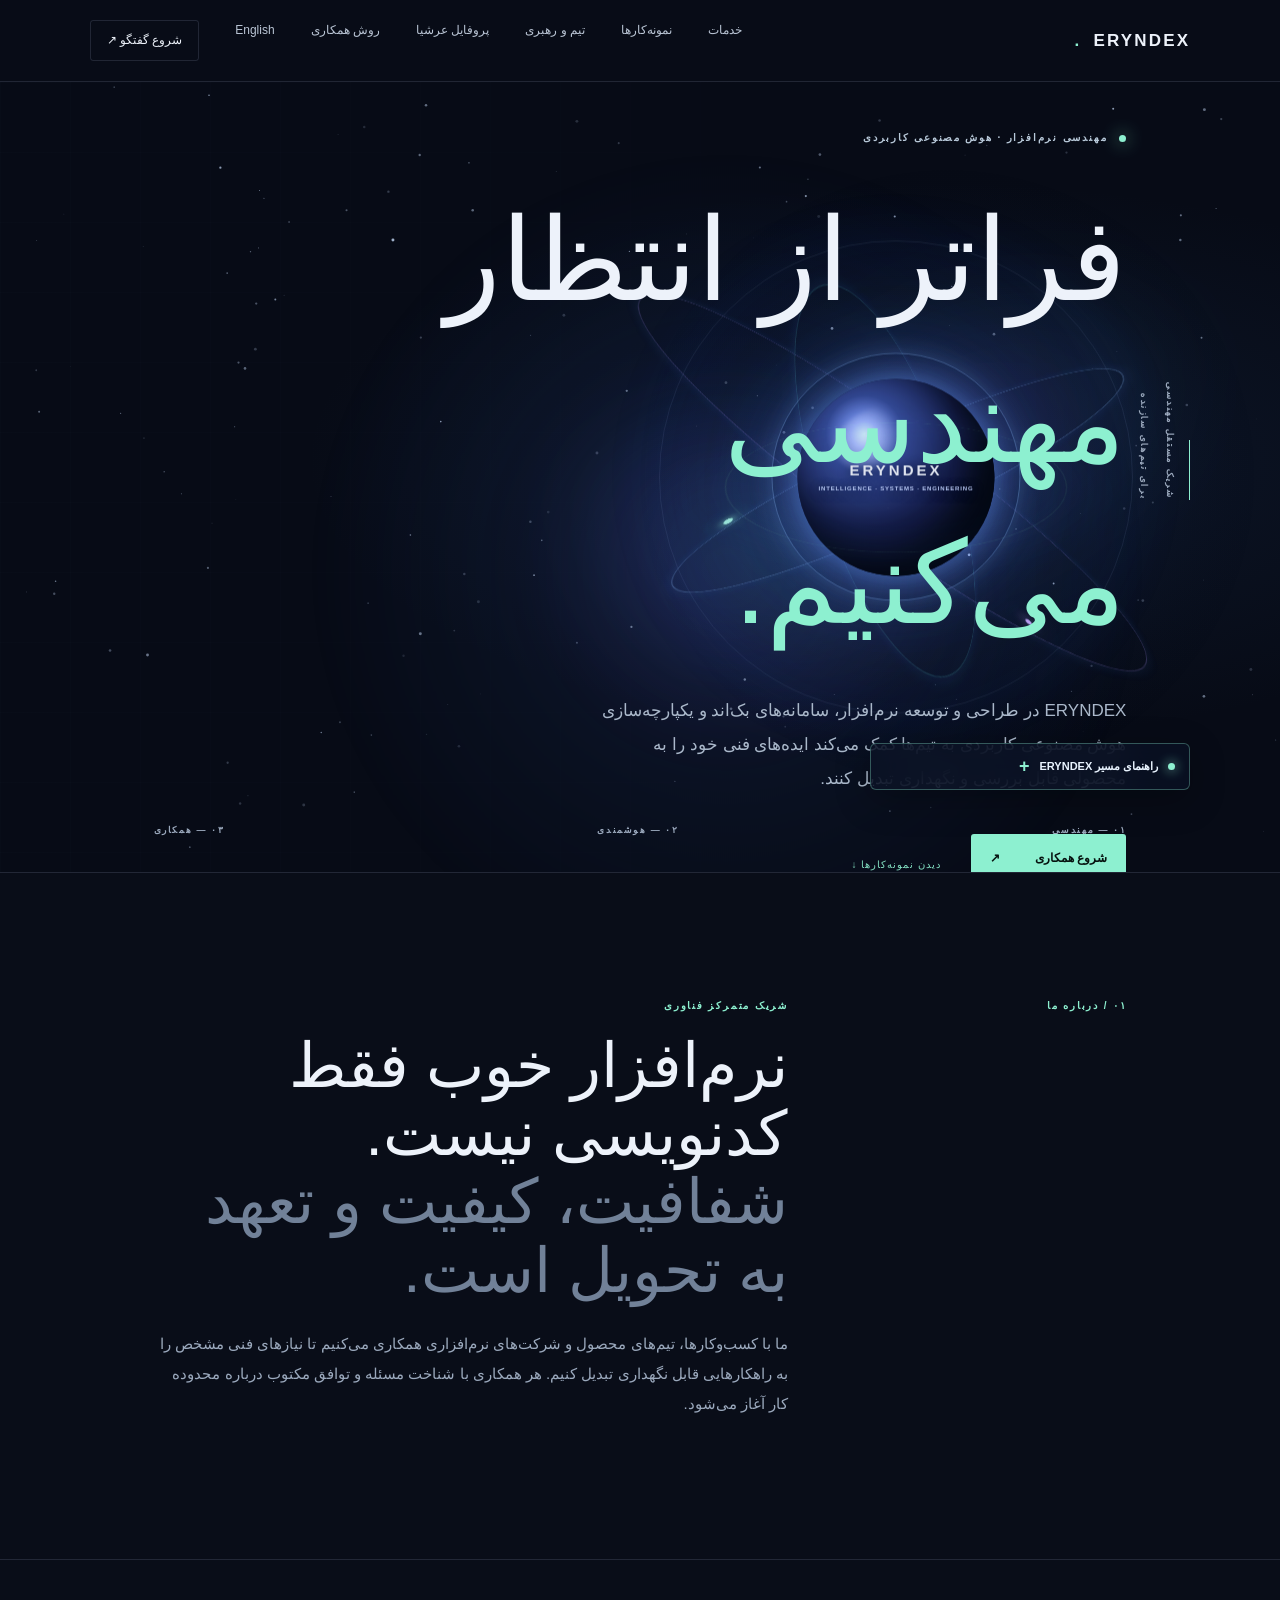
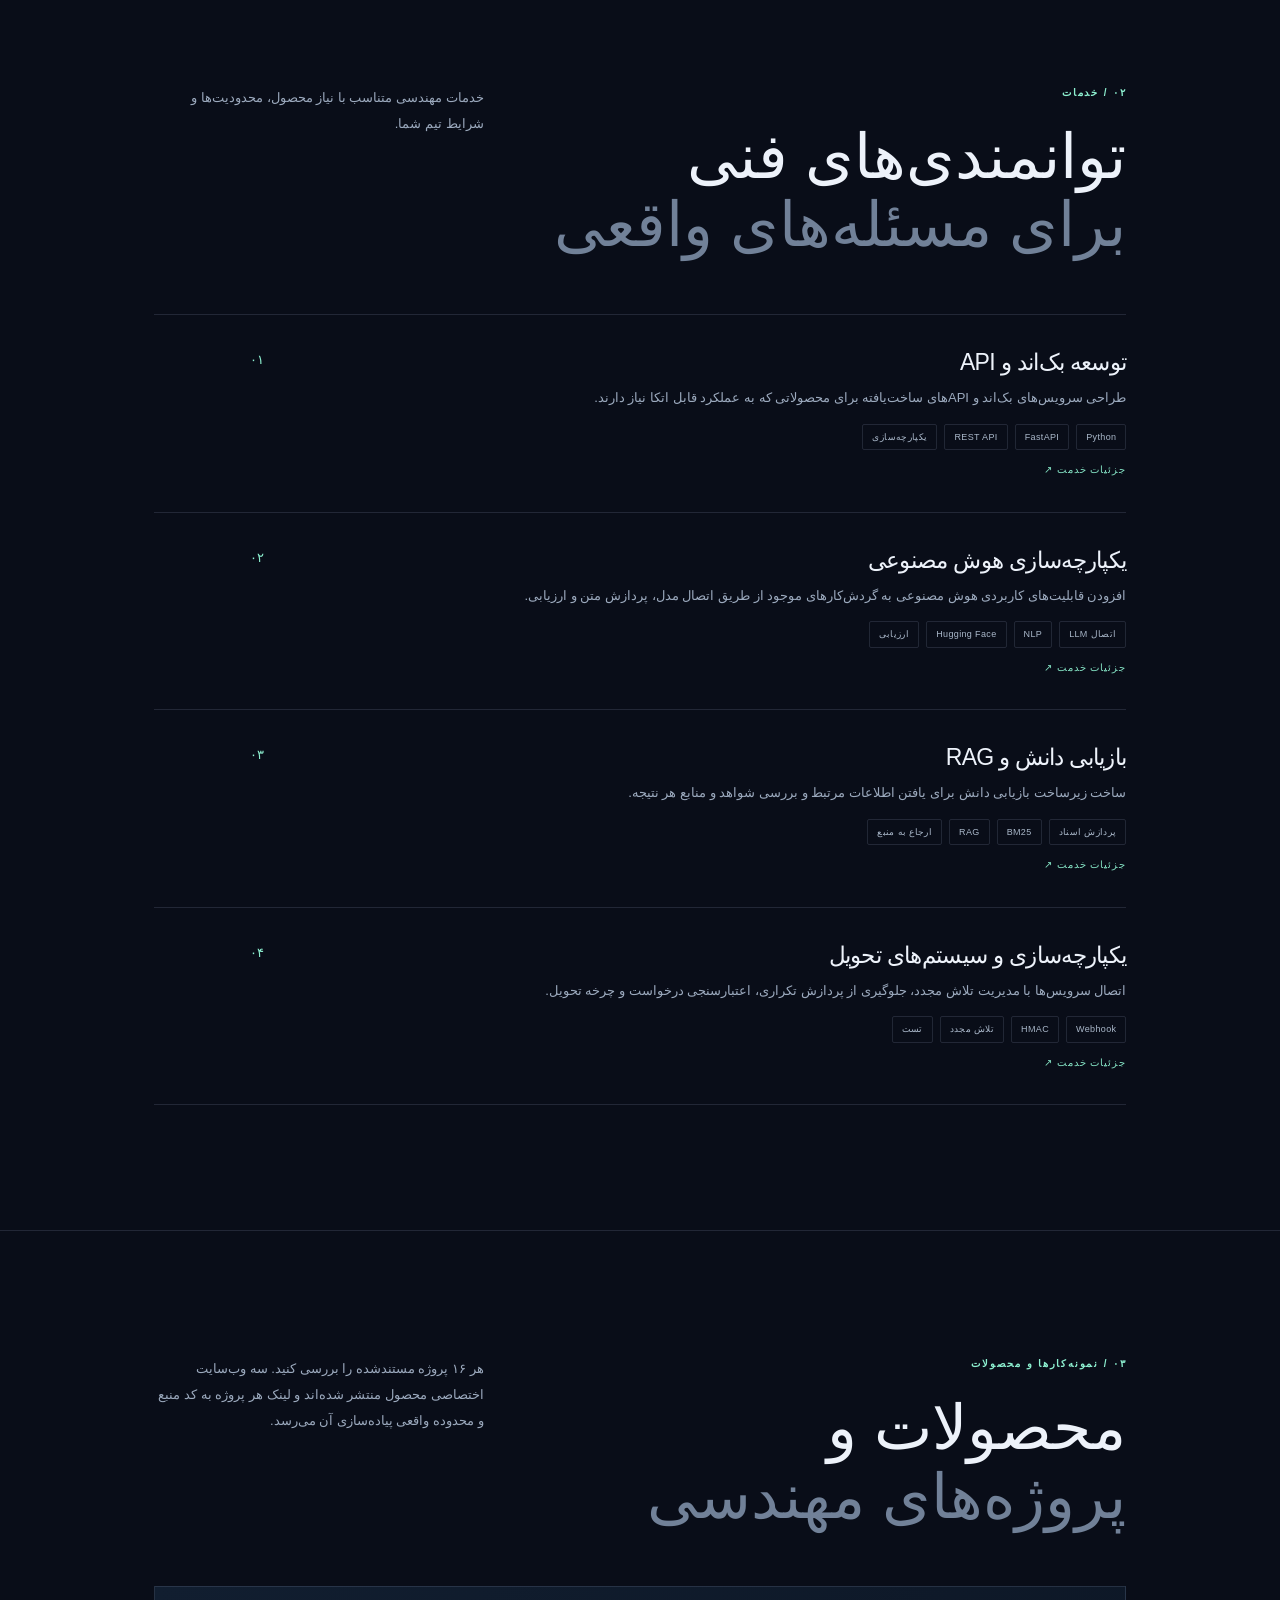
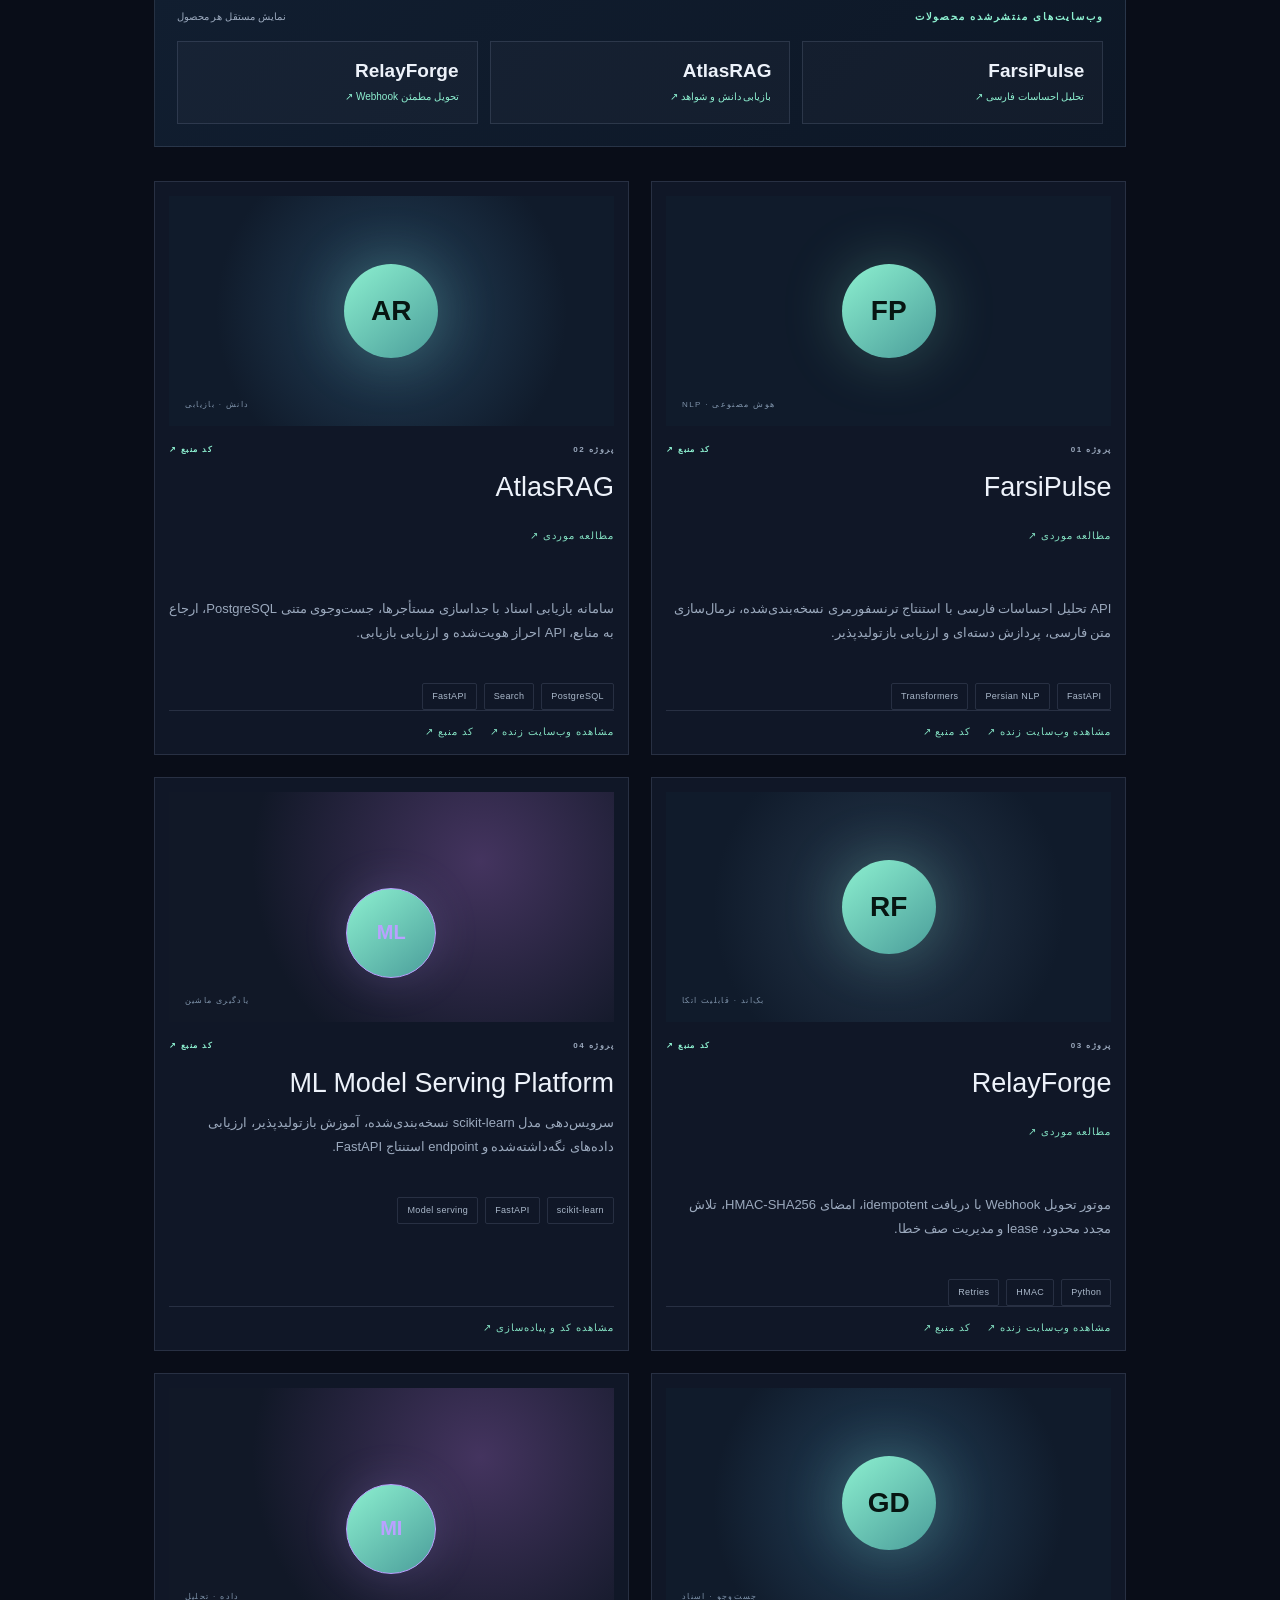
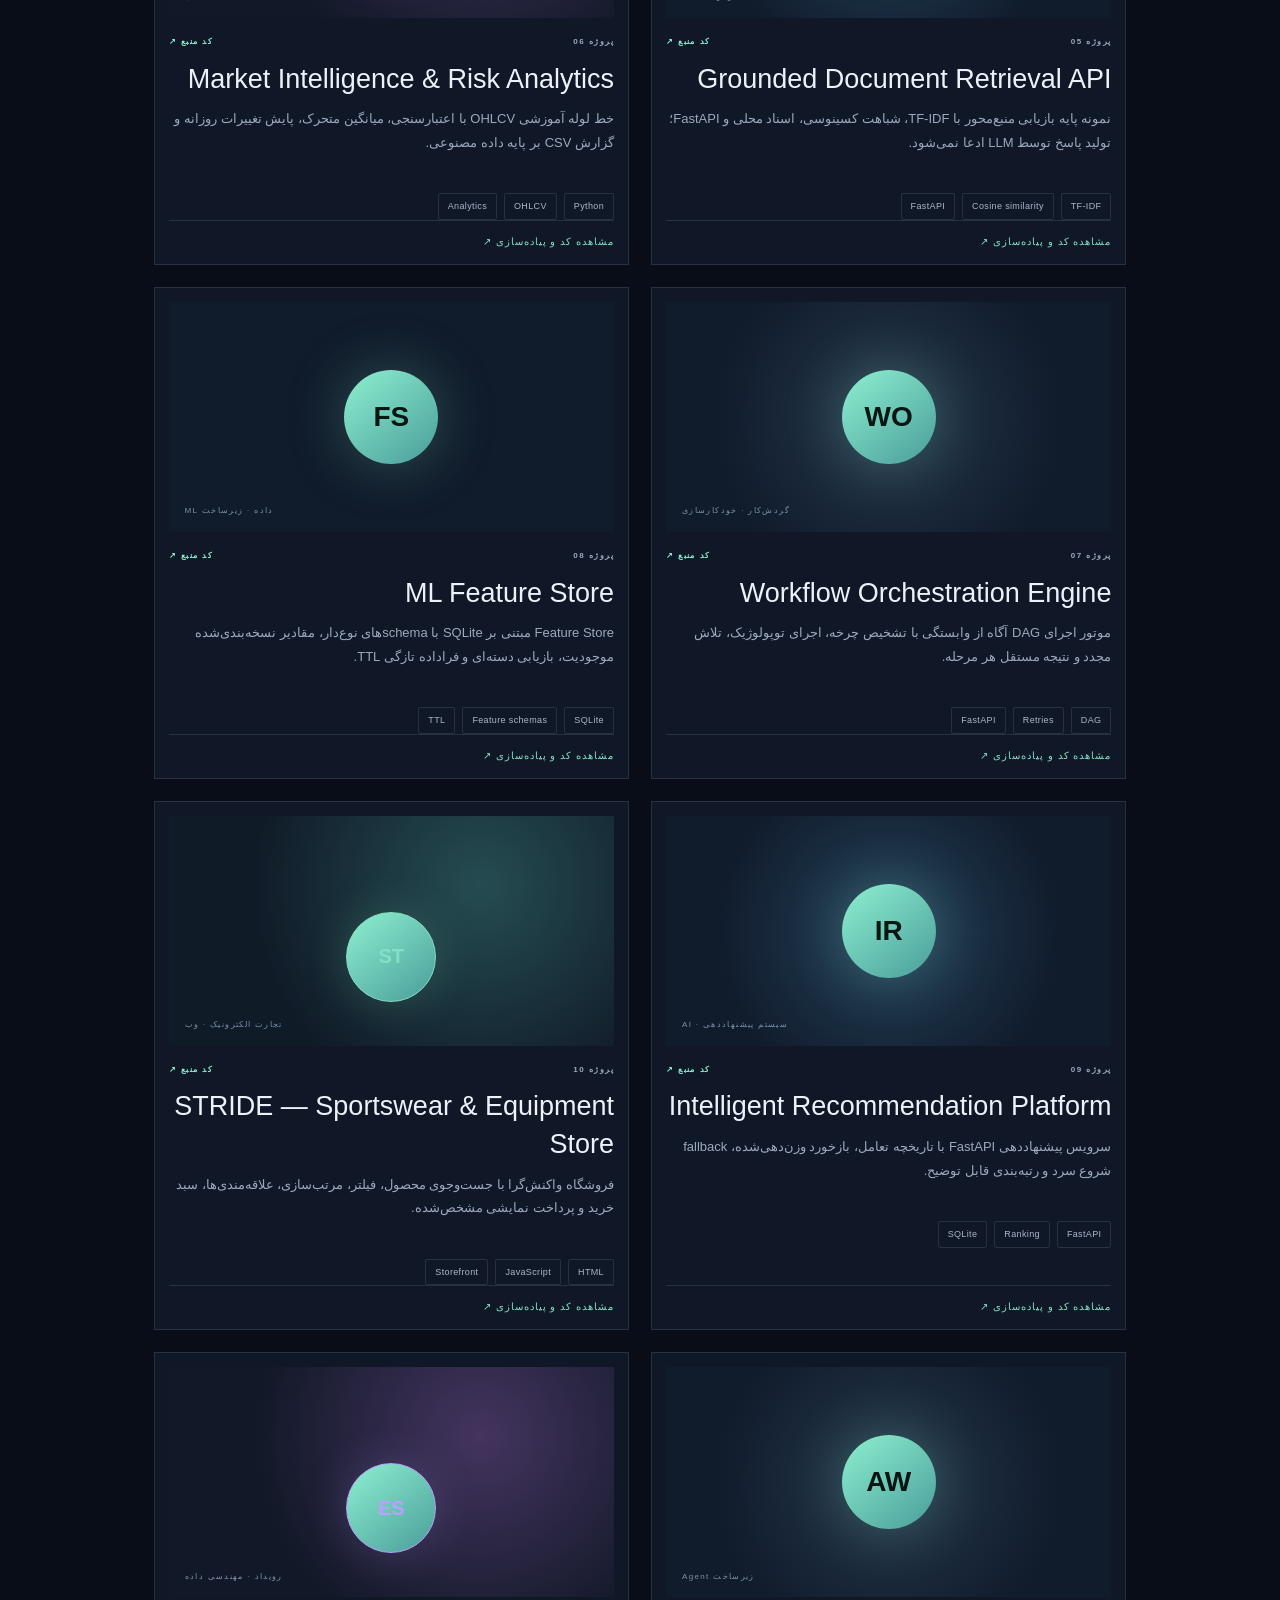
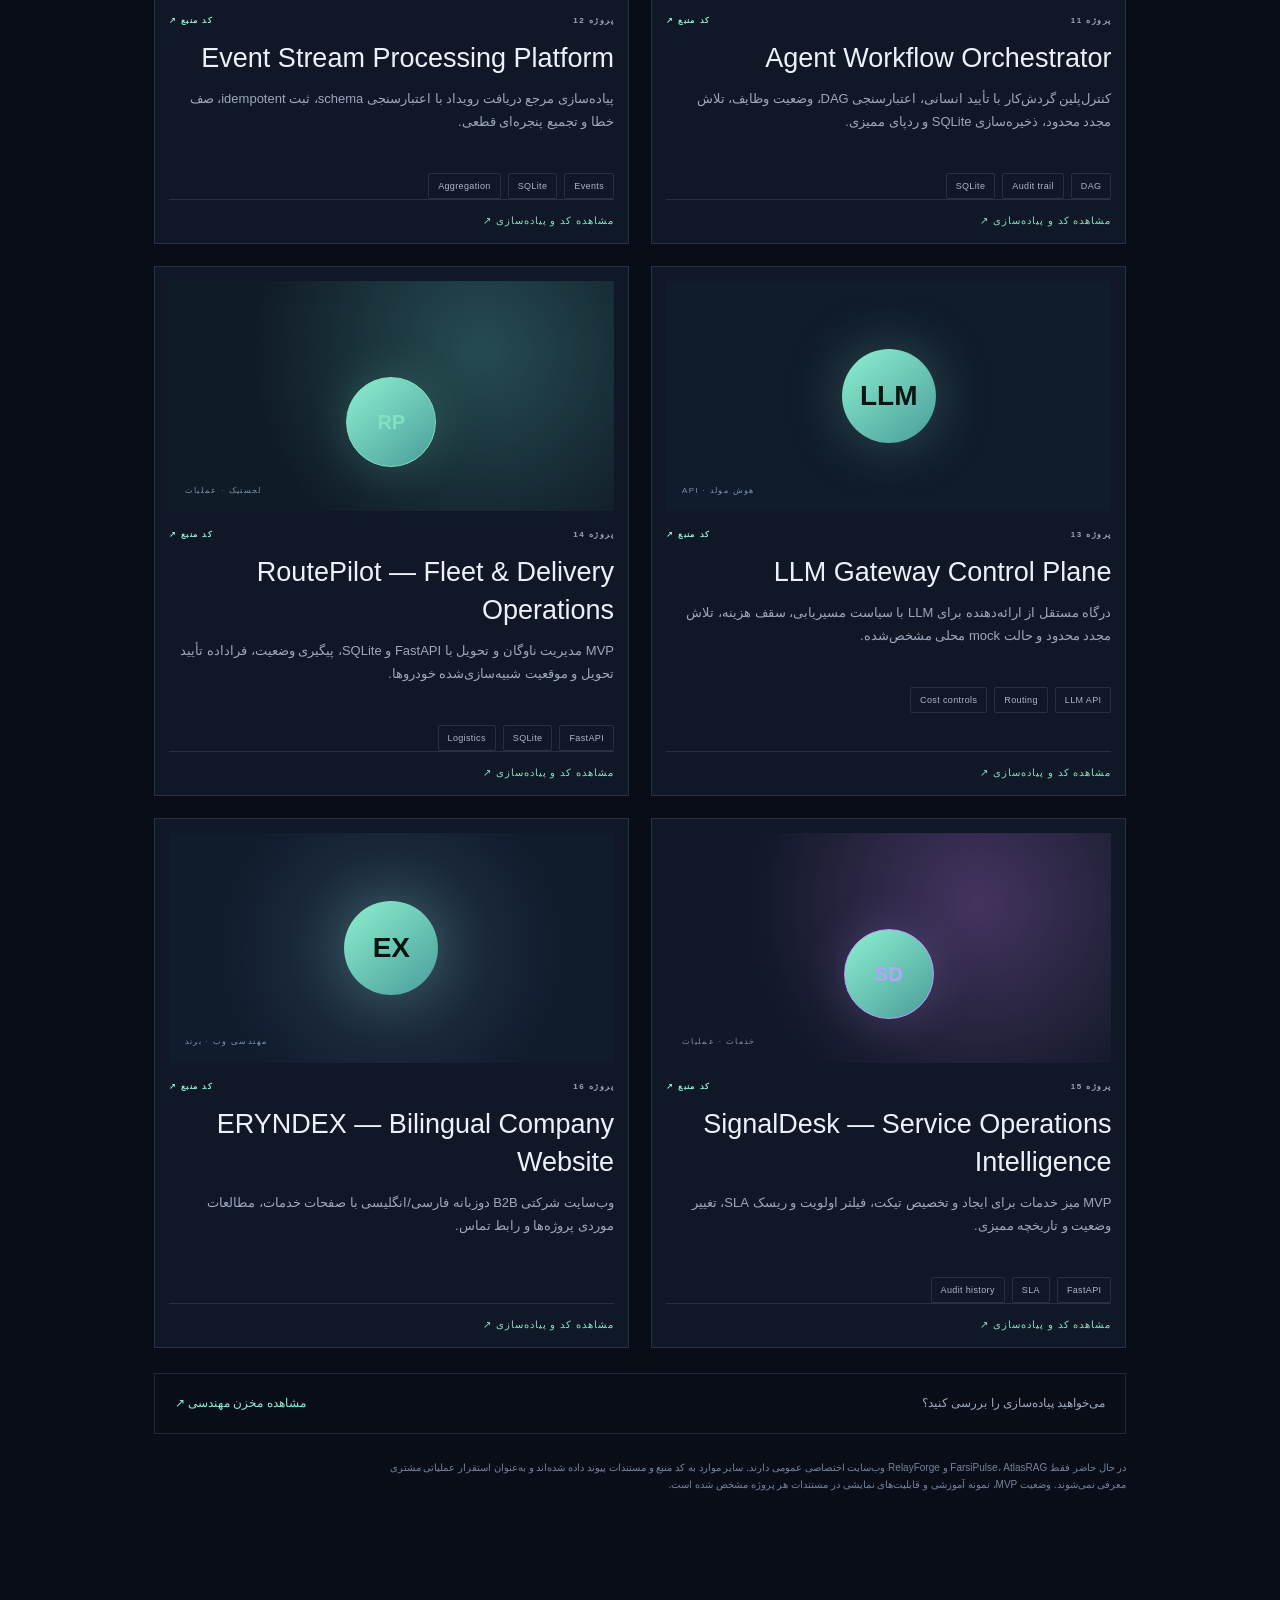
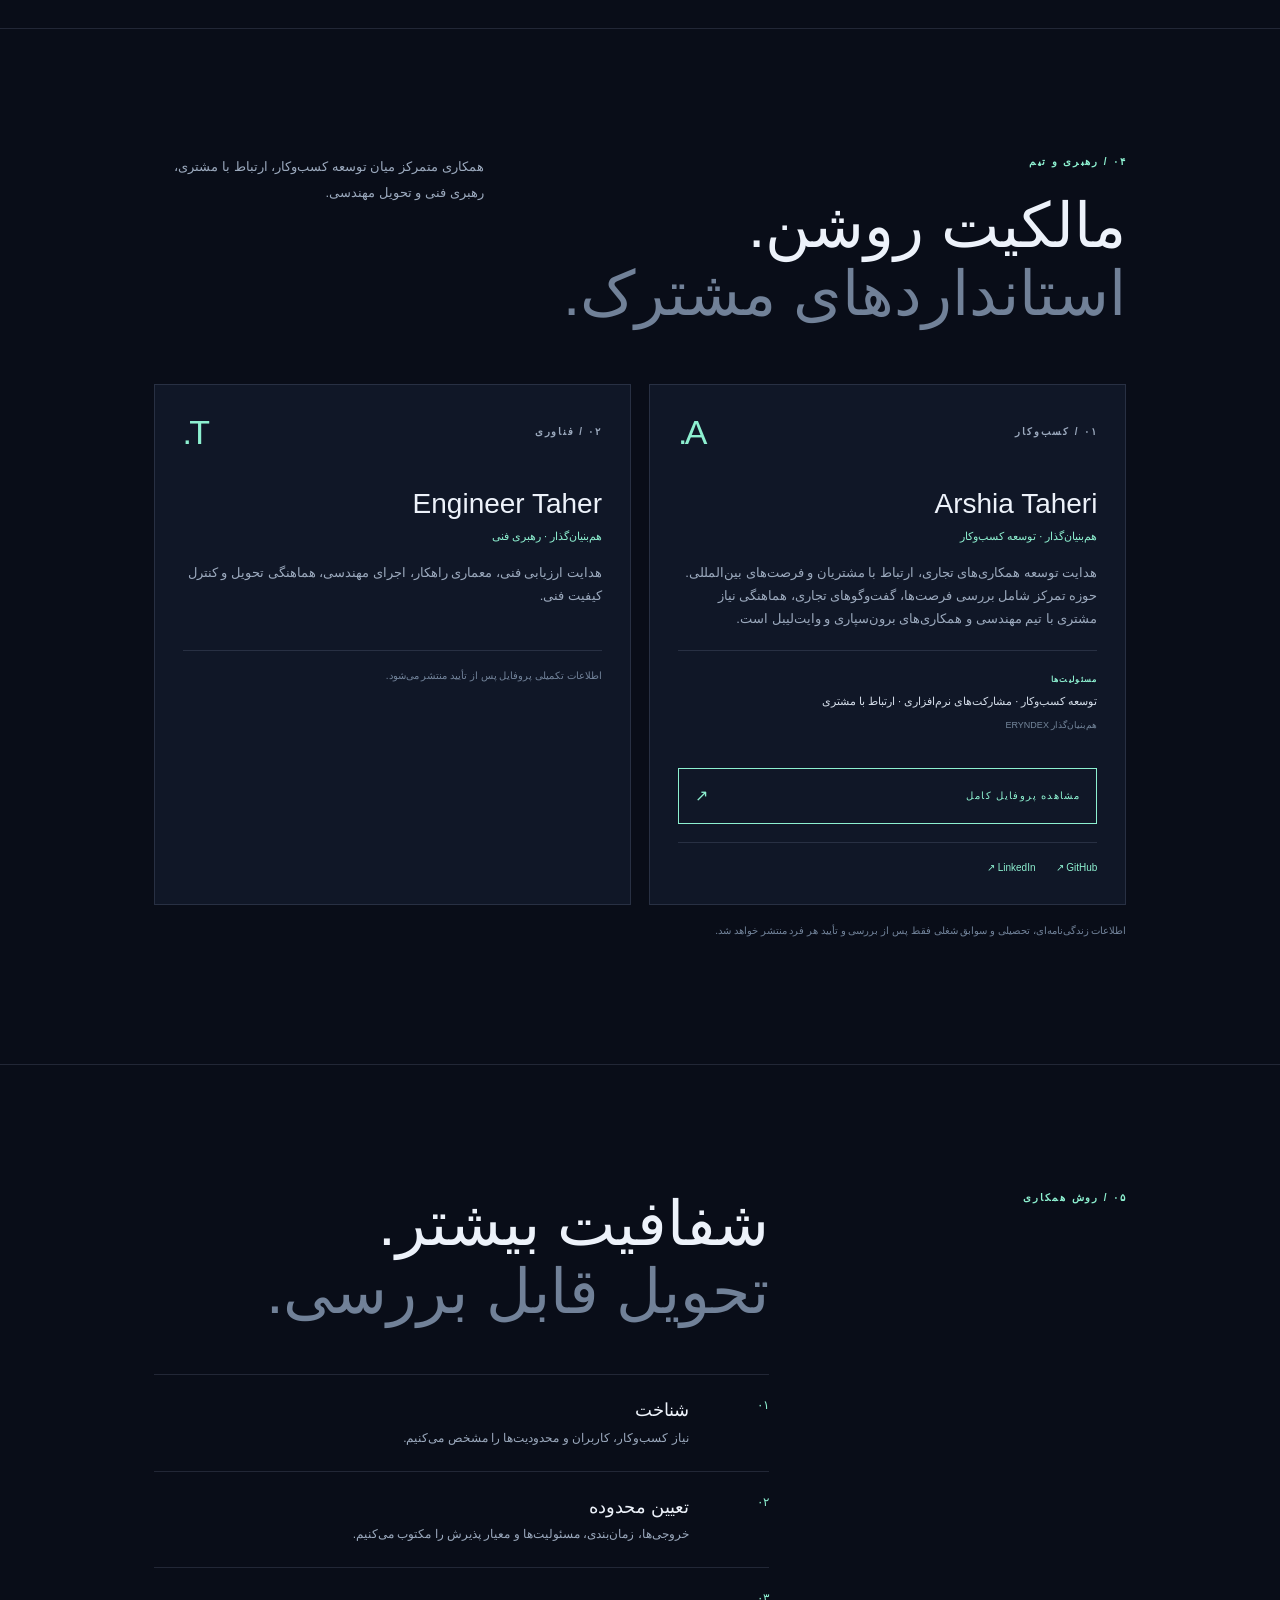
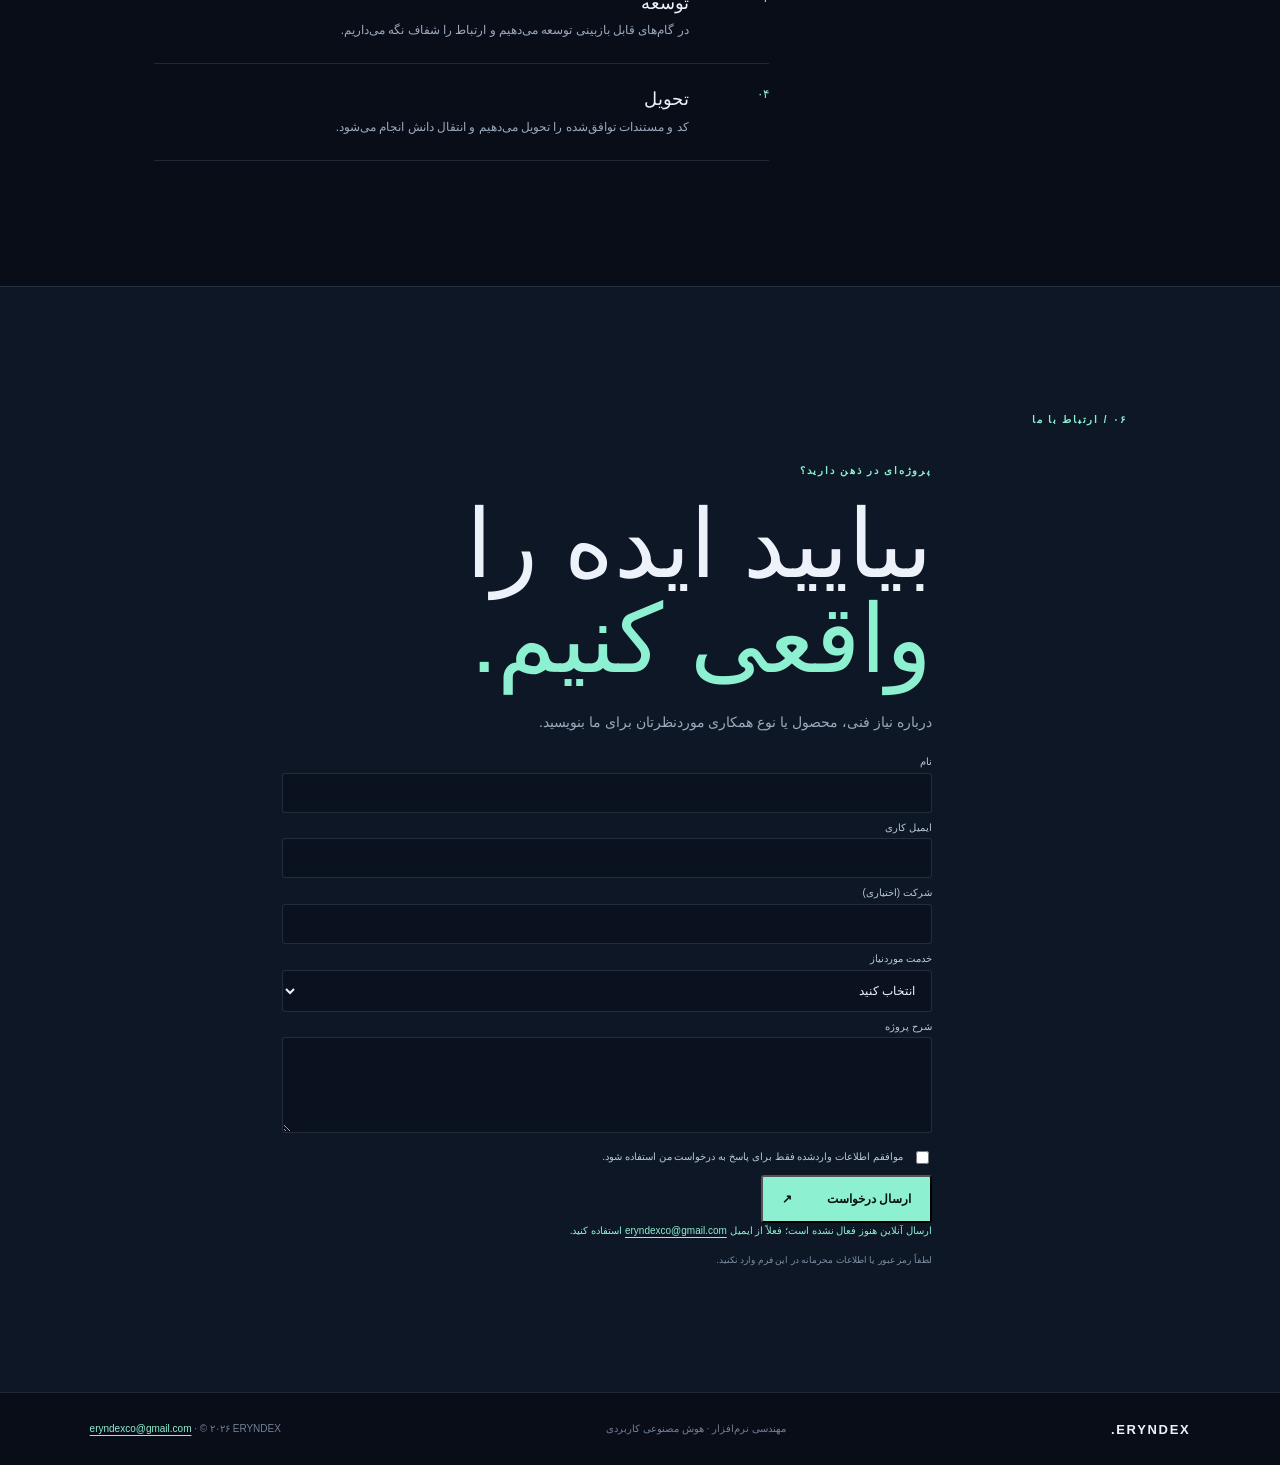
==== website/fa/index.html @ 16a49262 "Import ERYNDEX website, company docs, and demos" ====
<!doctype html><html lang="fa" dir="rtl"><head><meta charset="utf-8"><meta name="referrer" content="strict-origin-when-cross-origin"><meta http-equiv="Content-Security-Policy" content="default-src 'self'; base-uri 'self'; object-src 'none'; frame-ancestors 'none'; form-action 'self' mailto:; img-src 'self' data: https:; font-src 'self' https://fonts.gstatic.com; style-src 'self' 'unsafe-inline' https://fonts.googleapis.com; script-src 'self'; upgrade-insecure-requests"><meta name="viewport" content="width=device-width,initial-scale=1"><meta name="description" content="ERYNDEX؛ شریک مهندسی نرم‌افزار، بک‌اند و هوش مصنوعی کاربردی."><meta property="og:title" content="ارین‌دکس | مهندسی نرم‌افزار و هوش مصنوعی"><meta property="og:description" content="توسعه بک‌اند، API و یکپارچه‌سازی هوش مصنوعی کاربردی برای تیم‌های محصول."><meta property="og:type" content="website"><meta name="theme-color" content="#090d18"><meta property="og:url" content="https://eryndex.pages.dev/fa/"><link rel="canonical" href="https://eryndex.pages.dev/fa/"><link rel="alternate" hreflang="en" href="https://eryndex.pages.dev/"><link rel="alternate" hreflang="fa" href="https://eryndex.pages.dev/fa/"><link rel="alternate" hreflang="x-default" href="https://eryndex.pages.dev/"><meta name="theme-color" content="#090d18"><meta name="referrer" content="strict-origin-when-cross-origin"><title>ارین‌دکس | مهندسی نرم‌افزار و هوش مصنوعی</title><link rel="stylesheet" href="../assets/style.css"><style>body{font-family:Tahoma,Arial,sans-serif}h1,h2,h3{letter-spacing:0;line-height:1.4}.hero{padding-right:12vw}.hero-bottom{left:12vw;right:12vw}.service{grid-template-columns:1fr 60px 30px}.service-no{grid-column:2;grid-row:1}.service-arrow{grid-column:3;grid-row:1}.service>div:nth-child(2){grid-column:1;grid-row:1}.section-head{align-items:start}.intro{grid-template-columns:1fr 2.2fr}.body-copy,.hero-lead,.section-head>p{line-height:2}.contact-content{margin:35px 20% 0 0}.contact-form{direction:rtl}.contact-form .consent{flex-direction:row}.contact-form input,.contact-form select,.contact-form textarea{text-align:right}@media(max-width:800px){.intro{grid-template-columns:1fr}.contact-content{margin-right:0}}@media(max-width:600px){.service{grid-template-columns:1fr 35px 15px}.hero-bottom{left:7vw;right:7vw}}</style></head><body><div class="progress" id="progress"></div><header class="header"><a class="logo" href="./">ERYNDEX<span class="logo-period">.</span></a><button class="menu-toggle" id="menuToggle" aria-label="باز و بسته کردن منو" aria-expanded="false"><span></span><span></span></button><nav id="nav"><a href="#services">خدمات</a><a href="#work">نمونه‌کارها</a><a href="#team">تیم و رهبری</a><a href="profile/">پروفایل عرشیا</a><a href="#approach">روش همکاری</a><a href="../">English</a><a class="nav-cta" href="#contact">شروع گفتگو ↗</a></nav></header><main id="home"><section class="hero"><div class="hero-grid"></div><div class="hero-glow"></div><canvas class="cosmos-canvas" id="cosmosCanvas" aria-hidden="true"></canvas><div class="nebula nebula-one" aria-hidden="true"></div><div class="nebula nebula-two" aria-hidden="true"></div><div class="galaxy-stage" aria-hidden="true"><div class="galaxy-orbit orbit-a"><i></i></div><div class="galaxy-orbit orbit-b"><i></i></div><div class="galaxy-orbit orbit-c"><i></i></div><div class="galaxy-core"><span>ERYNDEX</span><small>INTELLIGENCE · SYSTEMS · ENGINEERING</small></div></div><div class="hero-content"><div class="eyebrow"><span class="pulse"></span> مهندسی نرم‌افزار · هوش مصنوعی کاربردی</div><h1>فراتر از انتظار<br><em>مهندسی می‌کنیم.</em></h1><p class="hero-lead">ERYNDEX در طراحی و توسعه نرم‌افزار، سامانه‌های بک‌اند و یکپارچه‌سازی هوش مصنوعی کاربردی به تیم‌ها کمک می‌کند ایده‌های فنی خود را به محصولی قابل بررسی و نگهداری تبدیل کنند.</p><div class="hero-actions"><a class="btn btn-primary" href="#contact">شروع همکاری <span>↗</span></a><a class="text-link" href="#work">دیدن نمونه‌کارها ↓</a></div></div><div class="hero-aside"><span class="aside-line"></span><span>شریک مستقل مهندسی</span><span>برای تیم‌های سازنده</span></div><div class="hero-bottom"><span>۰۱ — مهندسی</span><span>۰۲ — هوشمندی</span><span>۰۳ — همکاری</span></div><aside class="orbit-guide" id="orbitGuide"><button class="guide-toggle" id="guideToggle" aria-expanded="false" aria-controls="guidePanel"><span class="guide-signal"></span><span>راهنمای مسیر ERYNDEX</span><b>+</b></button><div class="guide-panel" id="guidePanel" hidden><p class="guide-kicker">MISSION CONTROL</p><h3>دنبال چه چیزی هستید؟</h3><div class="guide-actions"><button data-guide="services">خدمات و توانمندی‌ها</button><button data-guide="work">نمونه‌کارهای فنی</button><button data-guide="contact">شروع همکاری</button></div><p class="guide-answer" id="guideAnswer" aria-live="polite">یک مسیر را انتخاب کنید تا راهنمایی‌تان کنم.</p></div></aside></section><section class="intro section-wrap"><div class="section-label">۰۱ / درباره ما</div><div class="intro-copy"><p class="overline">شریک متمرکز فناوری</p><h2>نرم‌افزار خوب فقط کدنویسی نیست.<br><span>شفافیت، کیفیت و تعهد به تحویل است.</span></h2><p class="body-copy">ما با کسب‌وکارها، تیم‌های محصول و شرکت‌های نرم‌افزاری همکاری می‌کنیم تا نیازهای فنی مشخص را به راهکارهایی قابل نگهداری تبدیل کنیم. هر همکاری با شناخت مسئله و توافق مکتوب درباره محدوده کار آغاز می‌شود.</p></div></section><section class="services section-wrap" id="services"><div class="section-head"><div><div class="section-label">۰۲ / خدمات</div><h2>توانمندی‌های فنی<br><span>برای مسئله‌های واقعی</span></h2></div><p>خدمات مهندسی متناسب با نیاز محصول، محدودیت‌ها و شرایط تیم شما.</p></div><div class="service-list"><article class="service"><div class="service-no">۰۱</div><div><h3>توسعه بک‌اند و API</h3><p>طراحی سرویس‌های بک‌اند و APIهای ساخت‌یافته برای محصولاتی که به عملکرد قابل اتکا نیاز دارند.</p><div class="tags"><span>Python</span><span>FastAPI</span><span>REST API</span><span>یکپارچه‌سازی</span></div><a class="text-link" href="../services/backend-api/">جزئیات خدمت ↗</a></div></article><article class="service"><div class="service-no">۰۲</div><div><h3>یکپارچه‌سازی هوش مصنوعی</h3><p>افزودن قابلیت‌های کاربردی هوش مصنوعی به گردش‌کارهای موجود از طریق اتصال مدل، پردازش متن و ارزیابی.</p><div class="tags"><span>اتصال LLM</span><span>NLP</span><span>Hugging Face</span><span>ارزیابی</span></div><a class="text-link" href="../services/applied-ai/">جزئیات خدمت ↗</a></div></article><article class="service"><div class="service-no">۰۳</div><div><h3>بازیابی دانش و RAG</h3><p>ساخت زیرساخت بازیابی دانش برای یافتن اطلاعات مرتبط و بررسی شواهد و منابع هر نتیجه.</p><div class="tags"><span>پردازش اسناد</span><span>BM25</span><span>RAG</span><span>ارجاع به منبع</span></div><a class="text-link" href="../services/rag-knowledge/">جزئیات خدمت ↗</a></div></article><article class="service"><div class="service-no">۰۴</div><div><h3>یکپارچه‌سازی و سیستم‌های تحویل</h3><p>اتصال سرویس‌ها با مدیریت تلاش مجدد، جلوگیری از پردازش تکراری، اعتبارسنجی درخواست و چرخه تحویل.</p><div class="tags"><span>Webhook</span><span>HMAC</span><span>تلاش مجدد</span><span>تست</span></div><a class="text-link" href="../services/integration-delivery/">جزئیات خدمت ↗</a></div></article></div></section><section class="work section-wrap" id="work"><div class="section-head"><div><div class="section-label">۰۳ / نمونه‌کارها و محصولات</div><h2>محصولات و<br><span>پروژه‌های مهندسی</span></h2></div><p>هر ۱۶ پروژه مستندشده را بررسی کنید. سه وب‌سایت اختصاصی محصول منتشر شده‌اند و لینک هر پروژه به کد منبع و محدوده واقعی پیاده‌سازی آن می‌رسد.</p></div>
<div class="live-products"><div class="live-products-head"><span class="section-label">وب‌سایت‌های منتشرشده محصولات</span><span>نمایش مستقل هر محصول</span></div><div class="live-product-links"><a href="https://farsipulse.onrender.com" target="_blank" rel="noopener noreferrer"><b>FarsiPulse</b><span>تحلیل احساسات فارسی ↗</span></a><a href="https://atlasrag-6eab.onrender.com" target="_blank" rel="noopener noreferrer"><b>AtlasRAG</b><span>بازیابی دانش و شواهد ↗</span></a><a href="https://relayforge-rcpo.onrender.com" target="_blank" rel="noopener noreferrer"><b>RelayForge</b><span>تحویل مطمئن Webhook ↗</span></a></div></div>
<div class="work-grid"><article class="work-card"><div class="work-art art-pulse"><div class="pulse-core">FP</div><span class="art-caption">هوش مصنوعی · NLP</span></div><div class="work-meta"><span>پروژه 01</span><a href="https://github.com/arshiataheri851-ops/arshiataheri851-ops/tree/main/projects/persian-sentiment-api" target="_blank" rel="noopener noreferrer">کد منبع ↗</a></div><h3>FarsiPulse</h3><p><a class="text-link" href="../work/farsipulse/">مطالعه موردی ↗</a></p><p>API تحلیل احساسات فارسی با استنتاج ترنسفورمری نسخه‌بندی‌شده، نرمال‌سازی متن فارسی، پردازش دسته‌ای و ارزیابی بازتولیدپذیر.</p><div class="tags"><span>FastAPI</span><span>Persian NLP</span><span>Transformers</span></div><div class="work-actions"><a class="text-link" href="https://farsipulse.onrender.com" target="_blank" rel="noopener noreferrer">مشاهده وب‌سایت زنده ↗</a><a class="text-link" href="https://github.com/arshiataheri851-ops/arshiataheri851-ops/tree/main/projects/persian-sentiment-api" target="_blank" rel="noopener noreferrer">کد منبع ↗</a></div></article>
<article class="work-card"><div class="work-art art-rag"><div class="pulse-core">AR</div><span class="art-caption">دانش · بازیابی</span></div><div class="work-meta"><span>پروژه 02</span><a href="https://github.com/arshiataheri851-ops/arshiataheri851-ops/tree/main/projects/production-rag-service" target="_blank" rel="noopener noreferrer">کد منبع ↗</a></div><h3>AtlasRAG</h3><p><a class="text-link" href="../work/atlasrag/">مطالعه موردی ↗</a></p><p>سامانه بازیابی اسناد با جداسازی مستأجرها، جست‌وجوی متنی PostgreSQL، ارجاع به منابع، API احراز هویت‌شده و ارزیابی بازیابی.</p><div class="tags"><span>PostgreSQL</span><span>Search</span><span>FastAPI</span></div><div class="work-actions"><a class="text-link" href="https://atlasrag-6eab.onrender.com" target="_blank" rel="noopener noreferrer">مشاهده وب‌سایت زنده ↗</a><a class="text-link" href="https://github.com/arshiataheri851-ops/arshiataheri851-ops/tree/main/projects/production-rag-service" target="_blank" rel="noopener noreferrer">کد منبع ↗</a></div></article>
<article class="work-card"><div class="work-art art-relay"><div class="pulse-core">RF</div><span class="art-caption">بک‌اند · قابلیت اتکا</span></div><div class="work-meta"><span>پروژه 03</span><a href="https://github.com/arshiataheri851-ops/arshiataheri851-ops/tree/main/projects/webhook-reliability-platform" target="_blank" rel="noopener noreferrer">کد منبع ↗</a></div><h3>RelayForge</h3><p><a class="text-link" href="../work/relayforge/">مطالعه موردی ↗</a></p><p>موتور تحویل Webhook با دریافت idempotent، امضای HMAC-SHA256، تلاش مجدد محدود، lease و مدیریت صف خطا.</p><div class="tags"><span>Python</span><span>HMAC</span><span>Retries</span></div><div class="work-actions"><a class="text-link" href="https://relayforge-rcpo.onrender.com" target="_blank" rel="noopener noreferrer">مشاهده وب‌سایت زنده ↗</a><a class="text-link" href="https://github.com/arshiataheri851-ops/arshiataheri851-ops/tree/main/projects/webhook-reliability-platform" target="_blank" rel="noopener noreferrer">کد منبع ↗</a></div></article>
<article class="work-card"><div class="work-art art-signal"><div class="pulse-core">ML</div><span class="art-caption">یادگیری ماشین</span></div><div class="work-meta"><span>پروژه 04</span><a href="https://github.com/arshiataheri851-ops/arshiataheri851-ops/tree/main/projects/ml-model-serving-platform" target="_blank" rel="noopener noreferrer">کد منبع ↗</a></div><h3>ML Model Serving Platform</h3><p>سرویس‌دهی مدل scikit-learn نسخه‌بندی‌شده، آموزش بازتولیدپذیر، ارزیابی داده‌های نگه‌داشته‌شده و endpoint استنتاج FastAPI.</p><div class="tags"><span>scikit-learn</span><span>FastAPI</span><span>Model serving</span></div><div class="work-actions"><a class="text-link" href="https://github.com/arshiataheri851-ops/arshiataheri851-ops/tree/main/projects/ml-model-serving-platform" target="_blank" rel="noopener noreferrer">مشاهده کد و پیاده‌سازی ↗</a></div></article>
<article class="work-card"><div class="work-art art-rag"><div class="pulse-core">GD</div><span class="art-caption">جست‌وجو · اسناد</span></div><div class="work-meta"><span>پروژه 05</span><a href="https://github.com/arshiataheri851-ops/arshiataheri851-ops/tree/main/projects/grounded-document-retrieval" target="_blank" rel="noopener noreferrer">کد منبع ↗</a></div><h3>Grounded Document Retrieval API</h3><p>نمونه پایه بازیابی منبع‌محور با TF-IDF، شباهت کسینوسی، اسناد محلی و FastAPI؛ تولید پاسخ توسط LLM ادعا نمی‌شود.</p><div class="tags"><span>TF-IDF</span><span>Cosine similarity</span><span>FastAPI</span></div><div class="work-actions"><a class="text-link" href="https://github.com/arshiataheri851-ops/arshiataheri851-ops/tree/main/projects/grounded-document-retrieval" target="_blank" rel="noopener noreferrer">مشاهده کد و پیاده‌سازی ↗</a></div></article>
<article class="work-card"><div class="work-art art-signal"><div class="pulse-core">MI</div><span class="art-caption">داده · تحلیل</span></div><div class="work-meta"><span>پروژه 06</span><a href="https://github.com/arshiataheri851-ops/arshiataheri851-ops/tree/main/projects/market-intelligence-risk-engine" target="_blank" rel="noopener noreferrer">کد منبع ↗</a></div><h3>Market Intelligence & Risk Analytics</h3><p>خط لوله آموزشی OHLCV با اعتبارسنجی، میانگین متحرک، پایش تغییرات روزانه و گزارش CSV بر پایه داده مصنوعی.</p><div class="tags"><span>Python</span><span>OHLCV</span><span>Analytics</span></div><div class="work-actions"><a class="text-link" href="https://github.com/arshiataheri851-ops/arshiataheri851-ops/tree/main/projects/market-intelligence-risk-engine" target="_blank" rel="noopener noreferrer">مشاهده کد و پیاده‌سازی ↗</a></div></article>
<article class="work-card"><div class="work-art art-relay"><div class="pulse-core">WO</div><span class="art-caption">گردش‌کار · خودکارسازی</span></div><div class="work-meta"><span>پروژه 07</span><a href="https://github.com/arshiataheri851-ops/arshiataheri851-ops/tree/main/projects/workflow-orchestration-engine" target="_blank" rel="noopener noreferrer">کد منبع ↗</a></div><h3>Workflow Orchestration Engine</h3><p>موتور اجرای DAG آگاه از وابستگی با تشخیص چرخه، اجرای توپولوژیک، تلاش مجدد و نتیجه مستقل هر مرحله.</p><div class="tags"><span>DAG</span><span>Retries</span><span>FastAPI</span></div><div class="work-actions"><a class="text-link" href="https://github.com/arshiataheri851-ops/arshiataheri851-ops/tree/main/projects/workflow-orchestration-engine" target="_blank" rel="noopener noreferrer">مشاهده کد و پیاده‌سازی ↗</a></div></article>
<article class="work-card"><div class="work-art art-pulse"><div class="pulse-core">FS</div><span class="art-caption">داده · زیرساخت ML</span></div><div class="work-meta"><span>پروژه 08</span><a href="https://github.com/arshiataheri851-ops/arshiataheri851-ops/tree/main/projects/ml-feature-store" target="_blank" rel="noopener noreferrer">کد منبع ↗</a></div><h3>ML Feature Store</h3><p>Feature Store مبتنی بر SQLite با schemaهای نوع‌دار، مقادیر نسخه‌بندی‌شده موجودیت، بازیابی دسته‌ای و فراداده تازگی TTL.</p><div class="tags"><span>SQLite</span><span>Feature schemas</span><span>TTL</span></div><div class="work-actions"><a class="text-link" href="https://github.com/arshiataheri851-ops/arshiataheri851-ops/tree/main/projects/ml-feature-store" target="_blank" rel="noopener noreferrer">مشاهده کد و پیاده‌سازی ↗</a></div></article>
<article class="work-card"><div class="work-art art-rag"><div class="pulse-core">IR</div><span class="art-caption">سیستم پیشنهاددهی · AI</span></div><div class="work-meta"><span>پروژه 09</span><a href="https://github.com/arshiataheri851-ops/arshiataheri851-ops/tree/main/projects/intelligent-recommendation-platform" target="_blank" rel="noopener noreferrer">کد منبع ↗</a></div><h3>Intelligent Recommendation Platform</h3><p>سرویس پیشنهاددهی FastAPI با تاریخچه تعامل، بازخورد وزن‌دهی‌شده، fallback شروع سرد و رتبه‌بندی قابل توضیح.</p><div class="tags"><span>FastAPI</span><span>Ranking</span><span>SQLite</span></div><div class="work-actions"><a class="text-link" href="https://github.com/arshiataheri851-ops/arshiataheri851-ops/tree/main/projects/intelligent-recommendation-platform" target="_blank" rel="noopener noreferrer">مشاهده کد و پیاده‌سازی ↗</a></div></article>
<article class="work-card"><div class="work-art art-route"><div class="pulse-core">ST</div><span class="art-caption">تجارت الکترونیک · وب</span></div><div class="work-meta"><span>پروژه 10</span><a href="https://github.com/arshiataheri851-ops/arshiataheri851-ops/tree/main/projects/stride-store" target="_blank" rel="noopener noreferrer">کد منبع ↗</a></div><h3>STRIDE — Sportswear & Equipment Store</h3><p>فروشگاه واکنش‌گرا با جست‌وجوی محصول، فیلتر، مرتب‌سازی، علاقه‌مندی‌ها، سبد خرید و پرداخت نمایشی مشخص‌شده.</p><div class="tags"><span>HTML</span><span>JavaScript</span><span>Storefront</span></div><div class="work-actions"><a class="text-link" href="https://github.com/arshiataheri851-ops/arshiataheri851-ops/tree/main/projects/stride-store" target="_blank" rel="noopener noreferrer">مشاهده کد و پیاده‌سازی ↗</a></div></article>
<article class="work-card"><div class="work-art art-relay"><div class="pulse-core">AW</div><span class="art-caption">زیرساخت Agent</span></div><div class="work-meta"><span>پروژه 11</span><a href="https://github.com/arshiataheri851-ops/arshiataheri851-ops/tree/main/projects/agent-workflow-orchestrator" target="_blank" rel="noopener noreferrer">کد منبع ↗</a></div><h3>Agent Workflow Orchestrator</h3><p>کنترل‌پلین گردش‌کار با تأیید انسانی، اعتبارسنجی DAG، وضعیت وظایف، تلاش مجدد محدود، ذخیره‌سازی SQLite و ردپای ممیزی.</p><div class="tags"><span>DAG</span><span>Audit trail</span><span>SQLite</span></div><div class="work-actions"><a class="text-link" href="https://github.com/arshiataheri851-ops/arshiataheri851-ops/tree/main/projects/agent-workflow-orchestrator" target="_blank" rel="noopener noreferrer">مشاهده کد و پیاده‌سازی ↗</a></div></article>
<article class="work-card"><div class="work-art art-signal"><div class="pulse-core">ES</div><span class="art-caption">رویداد · مهندسی داده</span></div><div class="work-meta"><span>پروژه 12</span><a href="https://github.com/arshiataheri851-ops/arshiataheri851-ops/tree/main/projects/event-stream-processing-platform" target="_blank" rel="noopener noreferrer">کد منبع ↗</a></div><h3>Event Stream Processing Platform</h3><p>پیاده‌سازی مرجع دریافت رویداد با اعتبارسنجی schema، ثبت idempotent، صف خطا و تجمیع پنجره‌ای قطعی.</p><div class="tags"><span>Events</span><span>SQLite</span><span>Aggregation</span></div><div class="work-actions"><a class="text-link" href="https://github.com/arshiataheri851-ops/arshiataheri851-ops/tree/main/projects/event-stream-processing-platform" target="_blank" rel="noopener noreferrer">مشاهده کد و پیاده‌سازی ↗</a></div></article>
<article class="work-card"><div class="work-art art-pulse"><div class="pulse-core">LLM</div><span class="art-caption">هوش مولد · API</span></div><div class="work-meta"><span>پروژه 13</span><a href="https://github.com/arshiataheri851-ops/arshiataheri851-ops/tree/main/projects/llm-gateway-control-plane" target="_blank" rel="noopener noreferrer">کد منبع ↗</a></div><h3>LLM Gateway Control Plane</h3><p>درگاه مستقل از ارائه‌دهنده برای LLM با سیاست مسیریابی، سقف هزینه، تلاش مجدد محدود و حالت mock محلی مشخص‌شده.</p><div class="tags"><span>LLM API</span><span>Routing</span><span>Cost controls</span></div><div class="work-actions"><a class="text-link" href="https://github.com/arshiataheri851-ops/arshiataheri851-ops/tree/main/projects/llm-gateway-control-plane" target="_blank" rel="noopener noreferrer">مشاهده کد و پیاده‌سازی ↗</a></div></article>
<article class="work-card"><div class="work-art art-route"><div class="pulse-core">RP</div><span class="art-caption">لجستیک · عملیات</span></div><div class="work-meta"><span>پروژه 14</span><a href="https://github.com/arshiataheri851-ops/arshiataheri851-ops/tree/main/projects/routepilot" target="_blank" rel="noopener noreferrer">کد منبع ↗</a></div><h3>RoutePilot — Fleet & Delivery Operations</h3><p>MVP مدیریت ناوگان و تحویل با FastAPI و SQLite، پیگیری وضعیت، فراداده تأیید تحویل و موقعیت شبیه‌سازی‌شده خودروها.</p><div class="tags"><span>FastAPI</span><span>SQLite</span><span>Logistics</span></div><div class="work-actions"><a class="text-link" href="https://github.com/arshiataheri851-ops/arshiataheri851-ops/tree/main/projects/routepilot" target="_blank" rel="noopener noreferrer">مشاهده کد و پیاده‌سازی ↗</a></div></article>
<article class="work-card"><div class="work-art art-signal"><div class="pulse-core">SD</div><span class="art-caption">خدمات · عملیات</span></div><div class="work-meta"><span>پروژه 15</span><a href="https://github.com/arshiataheri851-ops/arshiataheri851-ops/tree/main/projects/signaldesk" target="_blank" rel="noopener noreferrer">کد منبع ↗</a></div><h3>SignalDesk — Service Operations Intelligence</h3><p>MVP میز خدمات برای ایجاد و تخصیص تیکت، فیلتر اولویت و ریسک SLA، تغییر وضعیت و تاریخچه ممیزی.</p><div class="tags"><span>FastAPI</span><span>SLA</span><span>Audit history</span></div><div class="work-actions"><a class="text-link" href="https://github.com/arshiataheri851-ops/arshiataheri851-ops/tree/main/projects/signaldesk" target="_blank" rel="noopener noreferrer">مشاهده کد و پیاده‌سازی ↗</a></div></article>
<article class="work-card"><div class="work-art art-relay"><div class="pulse-core">EX</div><span class="art-caption">مهندسی وب · برند</span></div><div class="work-meta"><span>پروژه 16</span><a href="https://github.com/arshiataheri851-ops/arshiataheri851-ops/tree/main/projects/eryndex-company-website" target="_blank" rel="noopener noreferrer">کد منبع ↗</a></div><h3>ERYNDEX — Bilingual Company Website</h3><p>وب‌سایت شرکتی B2B دوزبانه فارسی/انگلیسی با صفحات خدمات، مطالعات موردی پروژه‌ها و رابط تماس.</p><div class="work-actions"><a class="text-link" href="https://github.com/arshiataheri851-ops/arshiataheri851-ops/tree/main/projects/eryndex-company-website" target="_blank" rel="noopener noreferrer">مشاهده کد و پیاده‌سازی ↗</a></div></article></div><div class="repo-link"><span>می‌خواهید پیاده‌سازی را بررسی کنید؟</span><a href="https://github.com/arshiataheri851-ops/arshiataheri851-ops" target="_blank" rel="noopener noreferrer">مشاهده مخزن مهندسی ↗</a></div><p class="fine-print">در حال حاضر فقط FarsiPulse، AtlasRAG و RelayForge وب‌سایت اختصاصی عمومی دارند. سایر موارد به کد منبع و مستندات پیوند داده شده‌اند و به‌عنوان استقرار عملیاتی مشتری معرفی نمی‌شوند. وضعیت MVP، نمونه آموزشی و قابلیت‌های نمایشی در مستندات هر پروژه مشخص شده است.</p></section><section class="team section-wrap" id="team"><div class="section-head"><div><div class="section-label">۰۴ / رهبری و تیم</div><h2>مالکیت روشن.<br><span>استانداردهای مشترک.</span></h2></div><p>همکاری متمرکز میان توسعه کسب‌وکار، ارتباط با مشتری، رهبری فنی و تحویل مهندسی.</p></div><div class="team-grid">
<article class="person-card"><div class="person-top"><span>۰۱ / کسب‌وکار</span><span class="person-mark">A.</span></div><h3>Arshia Taheri</h3><p class="role">هم‌بنیان‌گذار · توسعه کسب‌وکار</p><p>هدایت توسعه همکاری‌های تجاری، ارتباط با مشتریان و فرصت‌های بین‌المللی. حوزه تمرکز شامل بررسی فرصت‌ها، گفت‌وگوهای تجاری، هماهنگی نیاز مشتری با تیم مهندسی و همکاری‌های برون‌سپاری و وایت‌لیبل است.</p><div class="resume-mini"><b>مسئولیت‌ها</b><span>توسعه کسب‌وکار · مشارکت‌های نرم‌افزاری · ارتباط با مشتری</span><small>هم‌بنیان‌گذار ERYNDEX</small></div><a class="profile-card-link" href="profile/">مشاهده پروفایل کامل <span>↗</span></a><div class="person-links"><a href="https://github.com/arshiataheri851-ops" target="_blank" rel="noopener">GitHub ↗</a><a href="https://www.linkedin.com/in/arshia-taher-5b85b33b2/" target="_blank" rel="noopener">LinkedIn ↗</a></div></article>
<article class="person-card"><div class="person-top"><span>۰۲ / فناوری</span><span class="person-mark">T.</span></div><h3>Engineer Taher</h3><p class="role">هم‌بنیان‌گذار · رهبری فنی</p><p>هدایت ارزیابی فنی، معماری راهکار، اجرای مهندسی، هماهنگی تحویل و کنترل کیفیت فنی.</p><div class="person-links"><span>اطلاعات تکمیلی پروفایل پس از تأیید منتشر می‌شود.</span></div></article>
</div><div class="team-note">اطلاعات زندگی‌نامه‌ای، تحصیلی و سوابق شغلی فقط پس از بررسی و تأیید هر فرد منتشر خواهد شد.</div></section><section class="approach section-wrap" id="approach"><div class="section-label">۰۵ / روش همکاری</div><div class="approach-main"><h2>شفافیت بیشتر.<br><span>تحویل قابل بررسی.</span></h2><div class="steps"><div class="step"><b>۰۱</b><div><h3>شناخت</h3><p>نیاز کسب‌وکار، کاربران و محدودیت‌ها را مشخص می‌کنیم.</p></div></div><div class="step"><b>۰۲</b><div><h3>تعیین محدوده</h3><p>خروجی‌ها، زمان‌بندی، مسئولیت‌ها و معیار پذیرش را مکتوب می‌کنیم.</p></div></div><div class="step"><b>۰۳</b><div><h3>توسعه</h3><p>در گام‌های قابل بازبینی توسعه می‌دهیم و ارتباط را شفاف نگه می‌داریم.</p></div></div><div class="step"><b>۰۴</b><div><h3>تحویل</h3><p>کد و مستندات توافق‌شده را تحویل می‌دهیم و انتقال دانش انجام می‌شود.</p></div></div></div></div></section><section class="contact section-wrap" id="contact"><div class="section-label">۰۶ / ارتباط با ما</div><div class="contact-content"><p class="overline">پروژه‌ای در ذهن دارید؟</p><h2>بیایید ایده را<br><em>واقعی کنیم.</em></h2><p>درباره نیاز فنی، محصول یا نوع همکاری موردنظرتان برای ما بنویسید.</p><form class="contact-form" id="contactForm" novalidate>
<label for="contactName">نام</label><input id="contactName" name="name" maxlength="80" required autocomplete="name">
<label for="contactEmail">ایمیل کاری</label><input id="contactEmail" name="email" type="email" maxlength="254" required autocomplete="email">
<label for="contactCompany">شرکت (اختیاری)</label><input id="contactCompany" name="company" maxlength="100" autocomplete="organization">
<label for="contactService">خدمت موردنیاز</label><select id="contactService" name="service" required><option value="">انتخاب کنید</option><option>Backend & API Engineering</option><option>Applied AI Integration</option><option>Knowledge Retrieval & RAG</option><option>Integration & Delivery Systems</option><option>سایر موارد</option></select>
<label for="contactMessage">شرح پروژه</label><textarea id="contactMessage" name="message" rows="5" minlength="20" maxlength="3000" required></textarea>
<div class="hp-field" aria-hidden="true"><label for="website">این فیلد را خالی بگذارید</label><input id="website" name="website" tabindex="-1" autocomplete="off"></div>
<label class="consent"><input type="checkbox" id="contactConsent" name="consent" value="true" required> موافقم اطلاعات واردشده فقط برای پاسخ به درخواست من استفاده شود.</label>
<button class="btn btn-primary" type="submit">ارسال درخواست <span>↗</span></button>
<p id="formStatus" class="form-status" role="status" aria-live="polite">ارسال آنلاین هنوز فعال نشده است؛ فعلاً از ایمیل <a href="mailto:eryndexco@gmail.com">eryndexco@gmail.com</a> استفاده کنید.</p><small>لطفاً رمز عبور یا اطلاعات محرمانه در این فرم وارد نکنید.</small></form></div></section></main><footer><a class="logo footer-logo" href="#home">ERYNDEX.</a><span>مهندسی نرم‌افزار · هوش مصنوعی کاربردی</span><span><a href="mailto:eryndexco@gmail.com">eryndexco@gmail.com</a> · © ۲۰۲۶ ERYNDEX</span></footer><script src="../assets/config.js"></script><script src="../assets/script.js"></script></body></html>
---- website/assets/style.css ----
:root{--bg:#090d18;--panel:#101727;--panel2:#121d30;--text:#edf2fa;--muted:#9ba9bd;--line:rgba(180,200,230,.14);--mint:#8df0d0;--blue:#8baeff;--font:'DM Sans',sans-serif;--display:'Space Grotesk',sans-serif}*{box-sizing:border-box}html{scroll-behavior:smooth;scroll-padding-top:90px}body{margin:0;background:var(--bg);color:var(--text);font-family:var(--font);line-height:1.6}a{color:inherit;text-decoration:none}.progress{height:2px;position:fixed;z-index:20;top:0;left:0;width:0;background:var(--mint)}.header{height:82px;padding:0 7vw;display:flex;align-items:center;justify-content:space-between;border-bottom:1px solid var(--line);position:sticky;top:0;z-index:15;background:rgba(9,13,24,.86);backdrop-filter:blur(18px)}.logo{display:flex;gap:12px;align-items:center;font:700 17px var(--display);letter-spacing:.13em}.logo-period{color:var(--mint)}.logo-symbol{width:24px;height:24px;display:flex;gap:3px;align-items:end}.logo-symbol i{display:block;width:5px;border-radius:4px;background:var(--mint);transform:skew(-25deg)}.logo-symbol i:nth-child(1){height:12px}.logo-symbol i:nth-child(2){height:20px}.logo-symbol i:nth-child(3){height:16px}nav{display:flex;gap:36px;align-items:center;font-size:12px;color:#bac5d5}nav a:hover,.text-link:hover{color:var(--mint)}.nav-cta{border:1px solid var(--line);padding:10px 16px;border-radius:3px;color:var(--text)}.nav-cta b{color:var(--mint);margin-left:12px}.menu-toggle{display:none;background:none;border:0}.hero{min-height:680px;height:min(790px,calc(100vh - 82px));position:relative;overflow:hidden;padding:130px 12vw 70px;display:flex;flex-direction:column;justify-content:center}.hero-grid{position:absolute;inset:0;background-image:linear-gradient(rgba(142,170,210,.045) 1px,transparent 1px),linear-gradient(90deg,rgba(142,170,210,.045) 1px,transparent 1px);background-size:70px 70px;mask-image:linear-gradient(90deg,black,transparent 90%)}.hero-glow{position:absolute;width:600px;height:600px;right:2%;top:4%;background:radial-gradient(circle,rgba(73,132,180,.2),rgba(73,132,180,0) 68%);pointer-events:none}.hero-content{position:relative;z-index:1;max-width:800px}.eyebrow,.section-label,.overline,.hero-bottom,.hero-aside,.project-no,.work-meta,.person-top{font-size:10px;letter-spacing:.18em;font-weight:700;color:var(--muted)}.eyebrow{display:flex;align-items:center;gap:12px;color:#b8c9d9}.pulse{width:7px;height:7px;border-radius:50%;background:var(--mint);box-shadow:0 0 18px var(--mint)}h1,h2,h3,p{margin-top:0}h1,h2,h3{font-family:var(--display);letter-spacing:-.055em}h1{font-size:clamp(66px,9vw,124px);line-height:.99;margin:34px 0 30px;font-weight:500}h1 em,.contact h2 em{font-style:normal;color:var(--mint)}.hero-lead{font-size:17px;line-height:1.8;color:#aab8ca;max-width:540px}.hero-actions{display:flex;align-items:center;gap:30px;margin-top:38px}.btn{display:inline-flex;align-items:center;gap:35px;padding:15px 19px;border-radius:3px;font-size:12px;font-weight:700;transition:.2s}.btn-primary{background:var(--mint);color:#06120f}.btn-primary:hover{transform:translateY(-3px);box-shadow:0 12px 34px #8df0d02b}.text-link{font-size:12px;color:#d0d9e6}.text-link span{color:var(--mint);margin-left:9px}.hero-aside{position:absolute;right:7vw;top:38%;display:flex;flex-direction:column;gap:12px;writing-mode:vertical-rl;font-size:9px}.aside-line{height:60px;width:1px;background:var(--mint);margin:0 auto}.hero-bottom{position:absolute;bottom:35px;left:12vw;right:12vw;display:flex;justify-content:space-between;font-size:9px}.section-wrap{padding:125px 12vw;border-top:1px solid var(--line)}.section-label{color:var(--mint);font-size:10px}.intro{display:grid;grid-template-columns:1fr 2.2fr;gap:50px}.overline{color:var(--mint);text-transform:uppercase;margin-bottom:18px}.intro h2,.section-head h2,.approach h2{font-size:clamp(36px,5vw,62px);font-weight:500;line-height:1.1;margin:0 0 24px}.intro h2 span,.section-head h2 span,.approach h2 span{color:#718198}.body-copy{max-width:660px;color:var(--muted);font-size:15px;line-height:1.9}.section-head{display:flex;justify-content:space-between;align-items:end;gap:50px;margin-bottom:55px}.section-head h2{margin:22px 0 0}.section-head>p{max-width:330px;color:var(--muted);font-size:13px;line-height:1.8;margin-bottom:5px}.service-list{border-top:1px solid var(--line)}.service{display:grid;grid-template-columns:70px 1fr 30px;gap:20px;padding:31px 0;border-bottom:1px solid var(--line);align-items:start}.service-no{font:500 13px var(--display);color:var(--mint);padding-top:6px}.service h3{font-size:23px;font-weight:500;margin-bottom:8px;letter-spacing:-.03em}.service p,.work-card>p,.person-card>p{font-size:13px;color:var(--muted);max-width:680px;line-height:1.8;margin-bottom:14px}.service-arrow{color:var(--mint);font-size:20px}.tags{display:flex;flex-wrap:wrap;gap:7px}.tags span{border:1px solid var(--line);border-radius:2px;padding:5px 9px;font-size:9px;letter-spacing:.04em;color:#aab8ca}.fine-print{font-size:10px;line-height:1.7;color:#748399;margin-top:25px;max-width:760px}.work-grid{display:grid;grid-template-columns:repeat(2,1fr);gap:22px}.work-card{background:var(--panel);border:1px solid var(--line);padding:14px;transition:.25s}.work-card:hover{border-color:#8df0d05c;transform:translateY(-4px)}.work-feature{grid-column:span 2;display:grid;grid-template-columns:1fr 1fr;column-gap:26px;align-items:center}.work-art{height:230px;background:#101b2b;position:relative;overflow:hidden;display:flex;align-items:center;justify-content:center}.work-feature .work-art{height:290px;grid-row:span 5}.art-caption{position:absolute;bottom:14px;left:16px;font-size:8px;letter-spacing:.17em;color:#7d91a8}.pulse-ring{position:absolute;width:190px;height:190px;border:1px solid #8df0d05a;border-radius:50%;box-shadow:0 0 0 28px #8df0d00b,0 0 0 58px #8df0d008}.pulse-core{width:94px;height:94px;border-radius:50%;background:linear-gradient(140deg,#8df0d0,#4a9d9a);display:grid;place-items:center;color:#071612;font:600 28px var(--display);box-shadow:0 0 60px #8df0d044}.work-meta{display:flex;justify-content:space-between;margin:18px 0 12px;font-size:8px}.work-meta a{color:var(--mint)}.work-card h3{font-size:27px;font-weight:500;margin-bottom:9px}.work-card>p{min-height:68px}.rag-window{width:60%;padding:18px;background:#19283a;border:1px solid #5b7d9b55;box-shadow:0 18px 60px #0005}.rag-window b,.rag-window small{display:block;font-size:8px;letter-spacing:.14em;color:var(--mint);margin-bottom:15px}.rag-window i{display:block;height:5px;background:#637c98;margin:10px 0;width:90%;opacity:.65}.rag-window i:nth-of-type(2){width:70%}.rag-window i:nth-of-type(3){width:82%}.rag-window small{margin:20px 0 0;color:#b1c0d1}.art-rag{background:radial-gradient(circle at 50% 50%,#24415a,#101b2b 70%)}.relay-nodes{display:flex;align-items:center;gap:14px}.relay-nodes i{width:27px;height:27px;border:1px solid var(--mint);border-radius:7px;transform:rotate(45deg);box-shadow:0 0 25px #8df0d020}.relay-nodes b{color:var(--mint);font-size:25px}.art-relay{background:radial-gradient(circle,#26384c,#101b2b 70%)}.repo-link{display:flex;justify-content:space-between;align-items:center;border:1px solid var(--line);padding:20px;margin-top:25px;font-size:12px;color:var(--muted)}.repo-link a,.person-links a{color:var(--mint)}.team-grid{display:grid;grid-template-columns:repeat(2,1fr);gap:18px}.person-card{padding:28px;background:var(--panel);border:1px solid var(--line)}.person-top{display:flex;justify-content:space-between;align-items:center}.person-mark{font:500 34px var(--display);color:var(--mint);letter-spacing:-.08em}.person-card h3{font-size:28px;font-weight:500;margin:32px 0 4px}.person-card .role{color:var(--mint);font-size:11px}.person-card>p:not(.role){min-height:75px}.person-links{display:flex;gap:20px;font-size:10px;border-top:1px solid var(--line);padding-top:17px}.person-links span{color:#72839a}.team-note{font-size:10px;color:#72839a;margin-top:18px}.approach{display:grid;grid-template-columns:1fr 2fr;gap:50px}.approach-main h2{margin-bottom:48px}.steps{border-top:1px solid var(--line)}.step{display:grid;grid-template-columns:60px 1fr;gap:20px;padding:23px 0;border-bottom:1px solid var(--line)}.step>b{font:500 12px var(--display);color:var(--mint)}.step h3{font-size:18px;font-weight:500;margin-bottom:5px}.step p{font-size:12px;color:var(--muted);margin:0}.contact{position:relative;overflow:hidden;background:#0d1725;min-height:520px}.contact-glow{position:absolute;right:0;top:0;width:60%;height:100%;background:radial-gradient(ellipse at 70% 50%,#4c8e8930,transparent 65%)}.contact-content{position:relative;max-width:650px;margin:35px 0 0 20%}.contact h2{font-size:clamp(55px,8vw,95px);line-height:1;margin:0 0 24px;font-weight:500}.contact-content>p:not(.overline){color:var(--muted);max-width:420px;font-size:14px}.contact-content small{display:block;color:#72839a;font-size:9px;margin-top:14px}footer{padding:28px 7vw;display:flex;align-items:center;justify-content:space-between;color:#718096;font-size:10px;border-top:1px solid var(--line)}.footer-logo{color:var(--text);font-size:13px}@media(max-width:800px){.header{padding:0 6vw;height:70px}nav{gap:18px}.hero{padding:110px 8vw 70px;min-height:650px}.hero-aside{display:none}.hero-bottom{left:8vw;right:8vw}.section-wrap{padding:90px 8vw}.intro,.approach{grid-template-columns:1fr;gap:28px}.section-head{display:block}.section-head>p{margin-top:22px}.contact-content{margin-left:0}.work-feature{grid-template-columns:1fr}.work-feature .work-art{grid-row:auto}.work-feature>h3{margin-top:0}.work-feature>p{min-height:0}.work-feature .work-art{height:230px}}@media(max-width:600px){.menu-toggle{display:flex;flex-direction:column;gap:6px;padding:10px}.menu-toggle span{width:23px;height:1px;background:var(--text)}nav{display:none;position:absolute;top:70px;left:0;right:0;padding:22px 7vw 28px;background:#0b1220;border-bottom:1px solid var(--line);flex-direction:column;align-items:stretch;gap:20px}nav.open{display:flex}.nav-cta{align-self:flex-start}.hero{min-height:650px;padding-top:95px}h1{font-size:68px}.hero-lead{font-size:15px}.hero-bottom{font-size:7px}.hero-actions{align-items:flex-start;flex-direction:column;gap:20px}.section-wrap{padding:76px 7vw}.intro h2,.section-head h2,.approach h2{font-size:39px}.service{grid-template-columns:35px 1fr 15px;gap:10px}.service h3{font-size:19px}.work-grid,.team-grid{grid-template-columns:1fr}.work-feature{grid-column:auto}.repo-link{display:block;line-height:2}.repo-link a{display:block}footer{padding:25px 7vw;gap:12px;flex-wrap:wrap}footer>span:nth-child(2){display:none}.contact h2{font-size:62px}}@media(prefers-reduced-motion:reduce){html{scroll-behavior:auto}*,*::before,*::after{transition:none!important}}
.resume-mini{display:grid;gap:7px;border-top:1px solid var(--line);padding:16px 0;margin:14px 0 4px}.resume-mini b{font-size:8px;letter-spacing:.16em;color:var(--mint);margin-top:7px}.resume-mini span{font-size:11px;color:#d5deea}.resume-mini small{font-size:9px;color:#74869b}

.art-route,.art-signal{background:radial-gradient(circle at 70% 30%,#254c51,#101b28 65%)}.art-signal{background:radial-gradient(circle at 70% 30%,#44345f,#111827 65%)}.art-route .pulse-core,.art-signal .pulse-core{display:grid;place-items:center;width:90px;height:90px;margin:52px auto 0;border:1px solid #83e0c2;border-radius:50%;color:#83e0c2;font:600 20px 'Space Grotesk',sans-serif;box-shadow:0 0 45px #83e0c233}.art-signal .pulse-core{border-color:#b9a1ff;color:#b9a1ff;box-shadow:0 0 45px #b9a1ff33}.text-link{display:inline-block;margin-top:12px;color:#83e0c2;font-size:10px;letter-spacing:.1em}
\n
.resume-summary{max-width:900px;margin:-18px 0 45px;color:var(--muted);font-size:14px;line-height:1.9}.resume-stats{display:grid;grid-template-columns:repeat(3,1fr);gap:12px;margin-top:24px}.resume-stats div{border:1px solid var(--line);padding:17px;background:var(--panel)}.resume-stats b{display:block;color:var(--mint);font:500 23px var(--display)}.resume-stats span{display:block;color:var(--muted);font-size:10px;margin-top:4px}.resume-columns{display:grid;grid-template-columns:1.25fr .85fr;gap:48px}.resume-heading{font:500 21px var(--display);margin:0 0 20px;letter-spacing:-.03em}.resume-role{padding:19px 0;border-top:1px solid var(--line)}.resume-role-top{display:flex;justify-content:space-between;gap:15px;align-items:baseline}.resume-role h4{font:500 17px var(--display);margin:0}.resume-role-top>span{font-size:9px;color:#8191a7;text-align:right}.resume-role-title{font-size:11px;color:var(--mint);margin:5px 0 10px}.resume-role ul{padding-left:18px;margin:0;color:var(--muted);font-size:11px;line-height:1.9}.resume-role li{padding:2px 0}.skills-heading{margin-top:34px}.skill-group{padding:13px 0;border-top:1px solid var(--line)}.skill-group b{font-size:10px;color:#dce5f0}.skill-group p{font-size:10px;line-height:1.8;color:var(--muted);margin:5px 0 0}.resume-disclaimer{margin-top:32px;color:#8493a8;font-size:9px;line-height:1.8;border-left:2px solid var(--mint);padding-left:13px}.resume-links{display:flex;gap:22px;flex-wrap:wrap;margin-top:20px;font-size:11px}.resume-links a{color:var(--mint)}@media(max-width:700px){.resume-columns{grid-template-columns:1fr;gap:25px}.resume-stats{grid-template-columns:1fr}.resume-role-top{display:block}.resume-role-top>span{display:block;text-align:left;margin-top:5px}}
\n
.contact-form{display:grid;gap:9px;max-width:560px;margin-top:24px}.contact-form label{font-size:10px;color:#b9c7d8}.contact-form input,.contact-form select,.contact-form textarea{width:100%;background:#0a1220;color:var(--text);border:1px solid var(--line);border-radius:3px;padding:12px;font:12px var(--font);outline:none}.contact-form input:focus,.contact-form select:focus,.contact-form textarea:focus{border-color:var(--mint)}.contact-form textarea{resize:vertical}.contact-form button:disabled{opacity:.55;cursor:wait}.contact-form .consent{display:flex;align-items:flex-start;gap:9px;margin:8px 0}.contact-form .consent input{width:auto;margin-top:2px}.form-status{font-size:10px;color:var(--mint);line-height:1.6}.hp-field{position:absolute;left:-10000px;width:1px;height:1px;overflow:hidden}.contact-form small{font-size:9px;color:#8090a5}


/* Accessibility, mobile layout and contact refinements */
:focus-visible{outline:2px solid var(--mint);outline-offset:4px}
nav a,.btn,.menu-toggle{min-height:40px}
.contact-form .form-status a,footer a:not(.logo){color:var(--mint);text-decoration:underline;text-underline-offset:3px}
img,svg,video{max-width:100%;height:auto}
.work-card,.person-card{min-width:0}
@media(max-width:600px){.header{padding-inline:5vw}.menu-toggle{min-width:44px;min-height:44px;align-items:center;justify-content:center}.hero{padding-inline:7vw}.hero-bottom{gap:10px;flex-wrap:wrap}.hero-bottom span{white-space:nowrap}.contact-form{width:100%}.contact-form input,.contact-form select,.contact-form textarea{font-size:16px}.contact-form .btn{justify-content:space-between;width:100%}.work-card>p,.person-card>p:not(.role){min-height:0}.person-card{padding:22px}}
@media(prefers-reduced-motion:reduce){*,*::before,*::after{animation-duration:.01ms!important;animation-iteration-count:1!important;scroll-behavior:auto!important}}

@media(max-width:600px){.header nav{top:70px;right:0;left:0}.header .menu-toggle{display:flex;flex-direction:column;gap:6px;padding:10px;background:transparent;border:0}.header .menu-toggle span{width:23px;height:1px;background:var(--text)}}


/* GALAXY EXPERIENCE — ERYNDEX */
.hero{isolation:isolate;background:radial-gradient(ellipse at 74% 48%,rgba(39,74,128,.18),transparent 48%),#070b16}
.hero-grid{opacity:.34;z-index:-3}
.hero-glow{z-index:-2;right:10%;top:8%;width:min(70vw,850px);height:min(70vw,850px);background:radial-gradient(circle,rgba(92,113,255,.19),rgba(44,83,164,.09) 34%,transparent 69%);filter:blur(12px)}
.cosmos-canvas{position:absolute;inset:0;width:100%;height:100%;z-index:-1;pointer-events:none;opacity:.95}
.nebula{position:absolute;pointer-events:none;border-radius:50%;filter:blur(38px);mix-blend-mode:screen;z-index:-1}
.nebula-one{width:38vw;height:24vw;right:5%;top:25%;background:radial-gradient(ellipse,rgba(93,53,180,.16),rgba(40,113,180,.09) 42%,transparent 72%);transform:rotate(-24deg)}
.nebula-two{width:32vw;height:22vw;right:24%;top:42%;background:radial-gradient(ellipse,rgba(39,197,190,.12),rgba(83,92,204,.08) 48%,transparent 74%);transform:rotate(22deg)}
.galaxy-stage{position:absolute;z-index:0;right:8%;top:50%;width:min(44vw,570px);aspect-ratio:1;transform:translateY(-50%);perspective:1000px;pointer-events:none;opacity:.94}
.galaxy-stage:before,.galaxy-stage:after{content:"";position:absolute;inset:8%;border-radius:50%;border:1px solid rgba(146,181,255,.12);box-shadow:0 0 80px rgba(74,115,230,.08),inset 0 0 80px rgba(74,115,230,.06)}
.galaxy-stage:after{inset:20%;border-color:rgba(141,240,208,.12);transform:rotateX(68deg) rotateZ(-25deg)}
.galaxy-core{position:absolute;left:50%;top:50%;width:35%;aspect-ratio:1;border-radius:50%;transform:translate(-50%,-50%);display:flex;flex-direction:column;align-items:center;justify-content:center;background:radial-gradient(circle at 34% 28%,#b4e8ff 0,#7e9cff 7%,#354b99 20%,#151d49 49%,#080d20 72%);box-shadow:0 0 30px #6d9fff99,0 0 90px #4968d566,0 0 180px #3e5bd533,inset -18px -20px 35px #030711;animation:core-float 8s ease-in-out infinite}
.galaxy-core:before{content:"";position:absolute;inset:-13%;border-radius:50%;border:1px solid rgba(142,192,255,.35);box-shadow:0 0 24px #83baff33}
.galaxy-core:after{content:"";position:absolute;inset:13%;border-radius:50%;background:radial-gradient(circle at 28% 24%,rgba(255,255,255,.5),transparent 23%);filter:blur(2px)}
.galaxy-core span,.galaxy-core small{position:relative;z-index:1;text-shadow:0 2px 12px #050a1c;font:700 clamp(9px,1.2vw,15px) 'Space Grotesk',sans-serif;letter-spacing:.2em}
.galaxy-core small{font-size:clamp(4px,.48vw,6px);letter-spacing:.14em;margin-top:7px;color:#c3d4ff}
.galaxy-orbit{position:absolute;left:50%;top:50%;width:88%;height:34%;border:1px solid rgba(143,191,255,.38);border-radius:50%;transform:translate(-50%,-50%) rotate(-25deg) rotateX(64deg);box-shadow:0 0 18px rgba(88,145,255,.12);animation:orbit-spin 24s linear infinite}
.galaxy-orbit i{position:absolute;left:12%;top:7%;width:11px;height:11px;border-radius:50%;background:#a8f7e2;box-shadow:0 0 12px #8df0d0,0 0 28px #8df0d0}
.orbit-b{width:110%;height:46%;transform:translate(-50%,-50%) rotate(36deg) rotateX(66deg);border-color:rgba(174,151,255,.3);animation-duration:34s;animation-direction:reverse}
.orbit-b i{left:78%;top:83%;width:7px;height:7px;background:#c5a9ff;box-shadow:0 0 14px #b99cff,0 0 30px #b99cff}
.orbit-c{width:72%;height:65%;transform:translate(-50%,-50%) rotate(72deg) rotateX(69deg);border-color:rgba(105,218,229,.22);animation-duration:43s}
.orbit-c i{left:48%;top:-3%;width:5px;height:5px;background:#8deaff;box-shadow:0 0 16px #8deaff}
@keyframes orbit-spin{to{filter:hue-rotate(35deg);transform:translate(-50%,-50%) rotate(335deg) rotateX(64deg)}}
@keyframes core-float{0%,100%{filter:brightness(.94);transform:translate(-50%,-50%) scale(.98)}50%{filter:brightness(1.13);transform:translate(-50%,-52%) scale(1.02)}}
.orbit-guide{position:absolute;z-index:4;right:7vw;bottom:82px;width:min(320px,36vw);font-family:var(--font)}
.guide-toggle{width:100%;display:flex;align-items:center;gap:10px;padding:12px 14px;background:rgba(9,17,36,.78);border:1px solid rgba(141,240,208,.32);border-radius:6px;color:#eaf4ff;backdrop-filter:blur(14px);font:600 11px var(--font);text-align:left;cursor:pointer;box-shadow:0 10px 35px #0004}
.guide-toggle b{margin-left:auto;color:var(--mint);font-size:18px}.guide-signal{width:7px;height:7px;border-radius:50%;background:var(--mint);box-shadow:0 0 12px var(--mint);animation:signal-blink 2s infinite}
@keyframes signal-blink{50%{opacity:.35;box-shadow:0 0 2px var(--mint)}}
.guide-panel{margin-top:8px;padding:18px;background:rgba(9,17,36,.94);border:1px solid rgba(141,240,208,.2);border-radius:6px;backdrop-filter:blur(18px);box-shadow:0 20px 60px #0008}
.guide-kicker{font-size:8px;letter-spacing:.2em;color:var(--mint);margin-bottom:8px}.guide-panel h3{font-size:19px;margin-bottom:14px}.guide-actions{display:grid;gap:7px}.guide-actions button{padding:9px 11px;text-align:left;color:#dce9fa;background:#ffffff08;border:1px solid var(--line);border-radius:3px;font:11px var(--font);cursor:pointer}.guide-actions button:hover{border-color:var(--mint);color:var(--mint)}.guide-answer{font-size:10px;color:#aebed2;margin:12px 0 0;line-height:1.7}
@media(max-width:900px){.galaxy-stage{right:-4%;width:53vw;opacity:.55}.hero-content{max-width:68%}.orbit-guide{right:6vw;bottom:72px;width:270px}}
@media(max-width:600px){.galaxy-stage{width:82vw;right:-26%;top:34%;opacity:.32}.galaxy-core span{font-size:10px}.galaxy-core small{font-size:4px}.nebula-one{width:70vw;height:50vw;right:-15%}.nebula-two{width:70vw;height:50vw;right:5%}.hero-content{max-width:100%}.hero-grid{opacity:.2}.orbit-guide{position:relative;right:auto;bottom:auto;width:100%;margin-top:42px}.guide-toggle{font-size:11px}.hero{height:auto;min-height:700px;padding-bottom:38px}.hero-bottom{bottom:22px}}
@media(prefers-reduced-motion:reduce){.galaxy-core,.galaxy-orbit,.guide-signal{animation:none!important}}

/* Keep detail-page navigation usable on narrow screens; homepage uses its own collapsible menu. */
@media(max-width:600px){.header nav.subpage-nav{display:flex;position:static;inset:auto;max-width:68%;padding:0;background:transparent;border:0;flex-direction:row;flex-wrap:wrap;align-items:center;justify-content:flex-end;gap:6px 12px;font-size:10px}.header nav.subpage-nav .nav-cta{align-self:auto;padding:6px 8px}}

/* Prominent profile link inside the founder's leadership card */
.profile-card-link{display:flex;justify-content:space-between;align-items:center;gap:16px;margin:20px 0 18px;padding:14px 16px;border:1px solid var(--mint);color:var(--mint);font-size:10px;letter-spacing:.12em;text-decoration:none;transition:background .2s ease,color .2s ease}.profile-card-link:hover{background:var(--mint);color:#09121d}.profile-card-link span{font-size:16px}


/* Portfolio expansion: live product links and complete project catalogue */
.live-products{margin:0 0 34px;padding:22px;background:linear-gradient(135deg,#111e30,#0d1726);border:1px solid var(--line)}
.live-products-head{display:flex;justify-content:space-between;align-items:center;gap:16px;margin-bottom:16px;color:var(--muted);font-size:10px}
.live-product-links{display:grid;grid-template-columns:repeat(3,minmax(0,1fr));gap:12px}
.live-product-links a{display:flex;flex-direction:column;gap:7px;padding:18px;background:#ffffff06;border:1px solid var(--line);transition:.2s}
.live-product-links a:hover{border-color:var(--mint);transform:translateY(-3px)}
.live-product-links b{font:600 19px var(--display);color:var(--text)}
.live-product-links span{font-size:10px;color:var(--mint)}
.work-actions{display:flex;gap:16px;flex-wrap:wrap;margin-top:17px;padding-top:13px;border-top:1px solid var(--line)}
.work-actions .text-link{margin:0}
.work-card .work-art .pulse-core{position:relative;z-index:1}
.work-grid .work-card{display:flex;flex-direction:column;align-items:stretch}
.work-grid .work-card .work-actions{margin-top:auto}
.work-grid .work-card .tags{margin-top:4px}
@media(max-width:700px){.live-product-links{grid-template-columns:1fr}.live-products-head{align-items:flex-start;flex-direction:column}.live-products{padding:16px}.work-actions{gap:12px}}
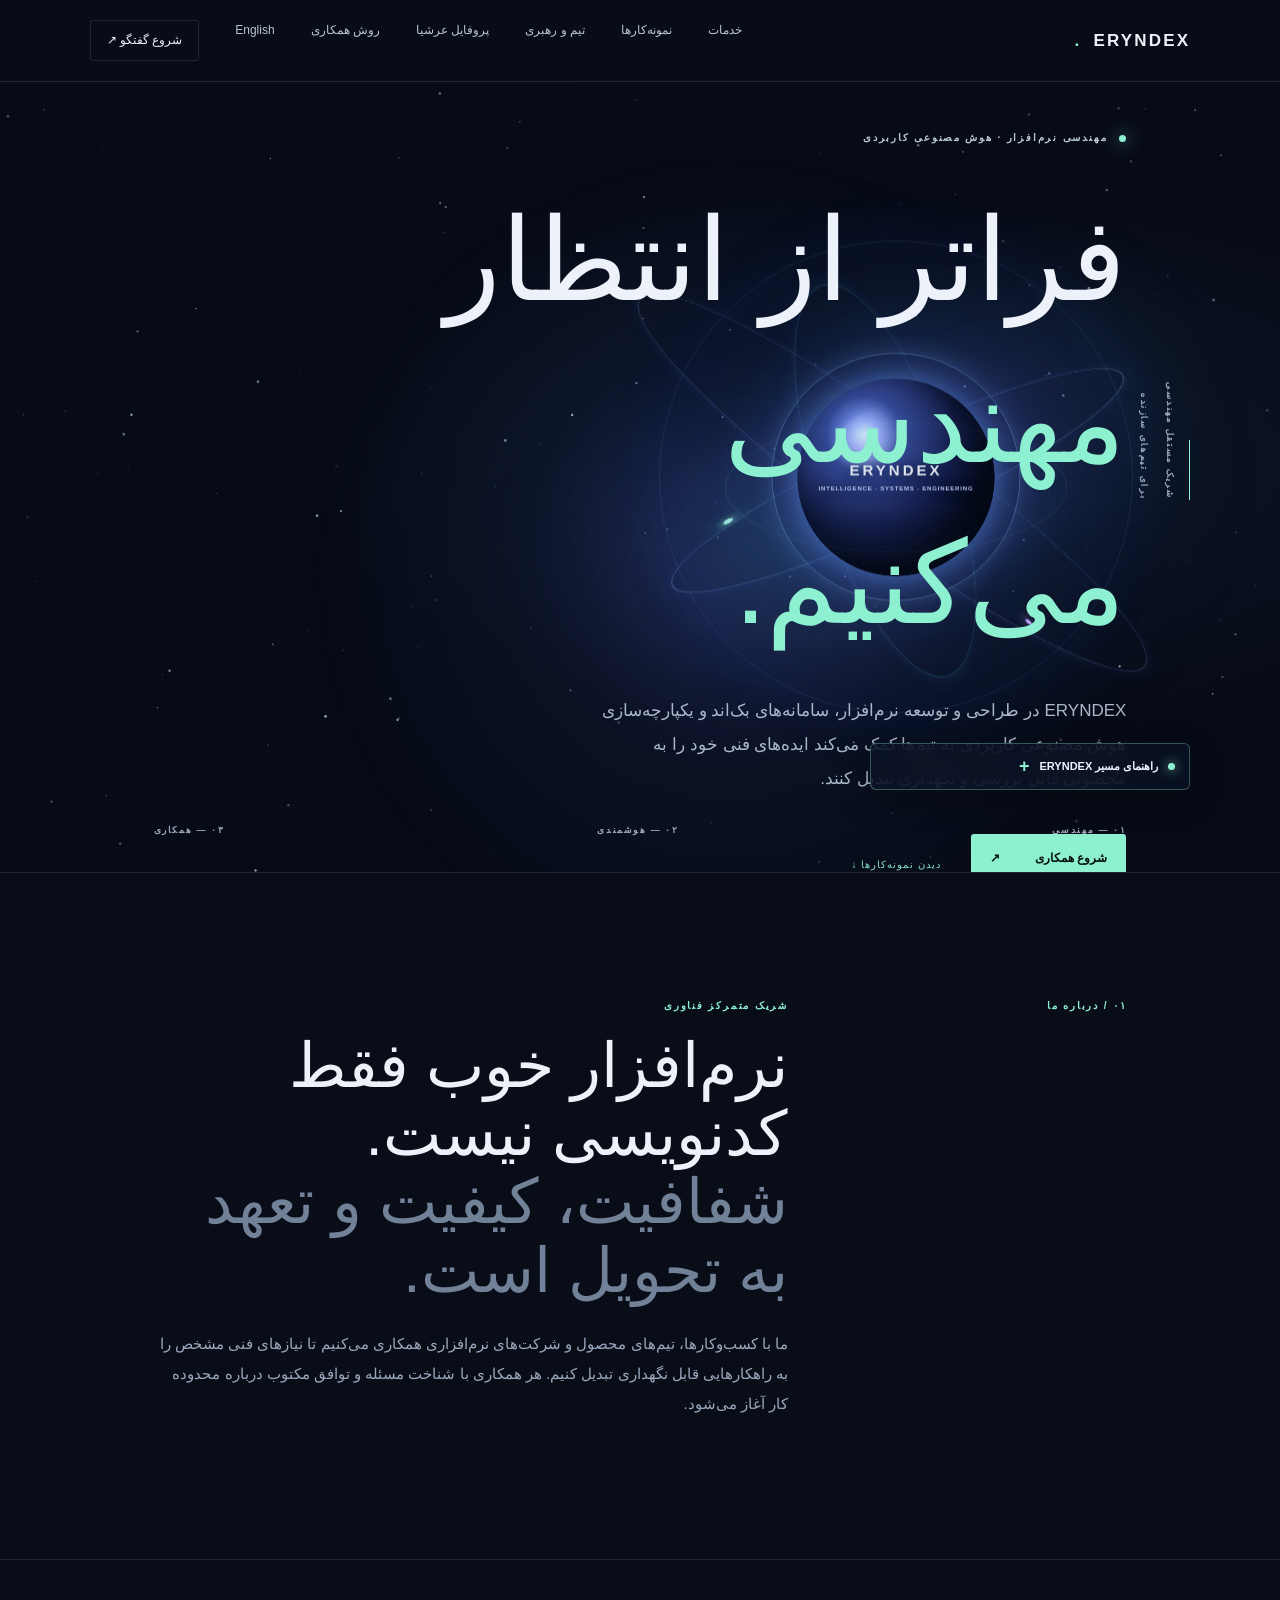
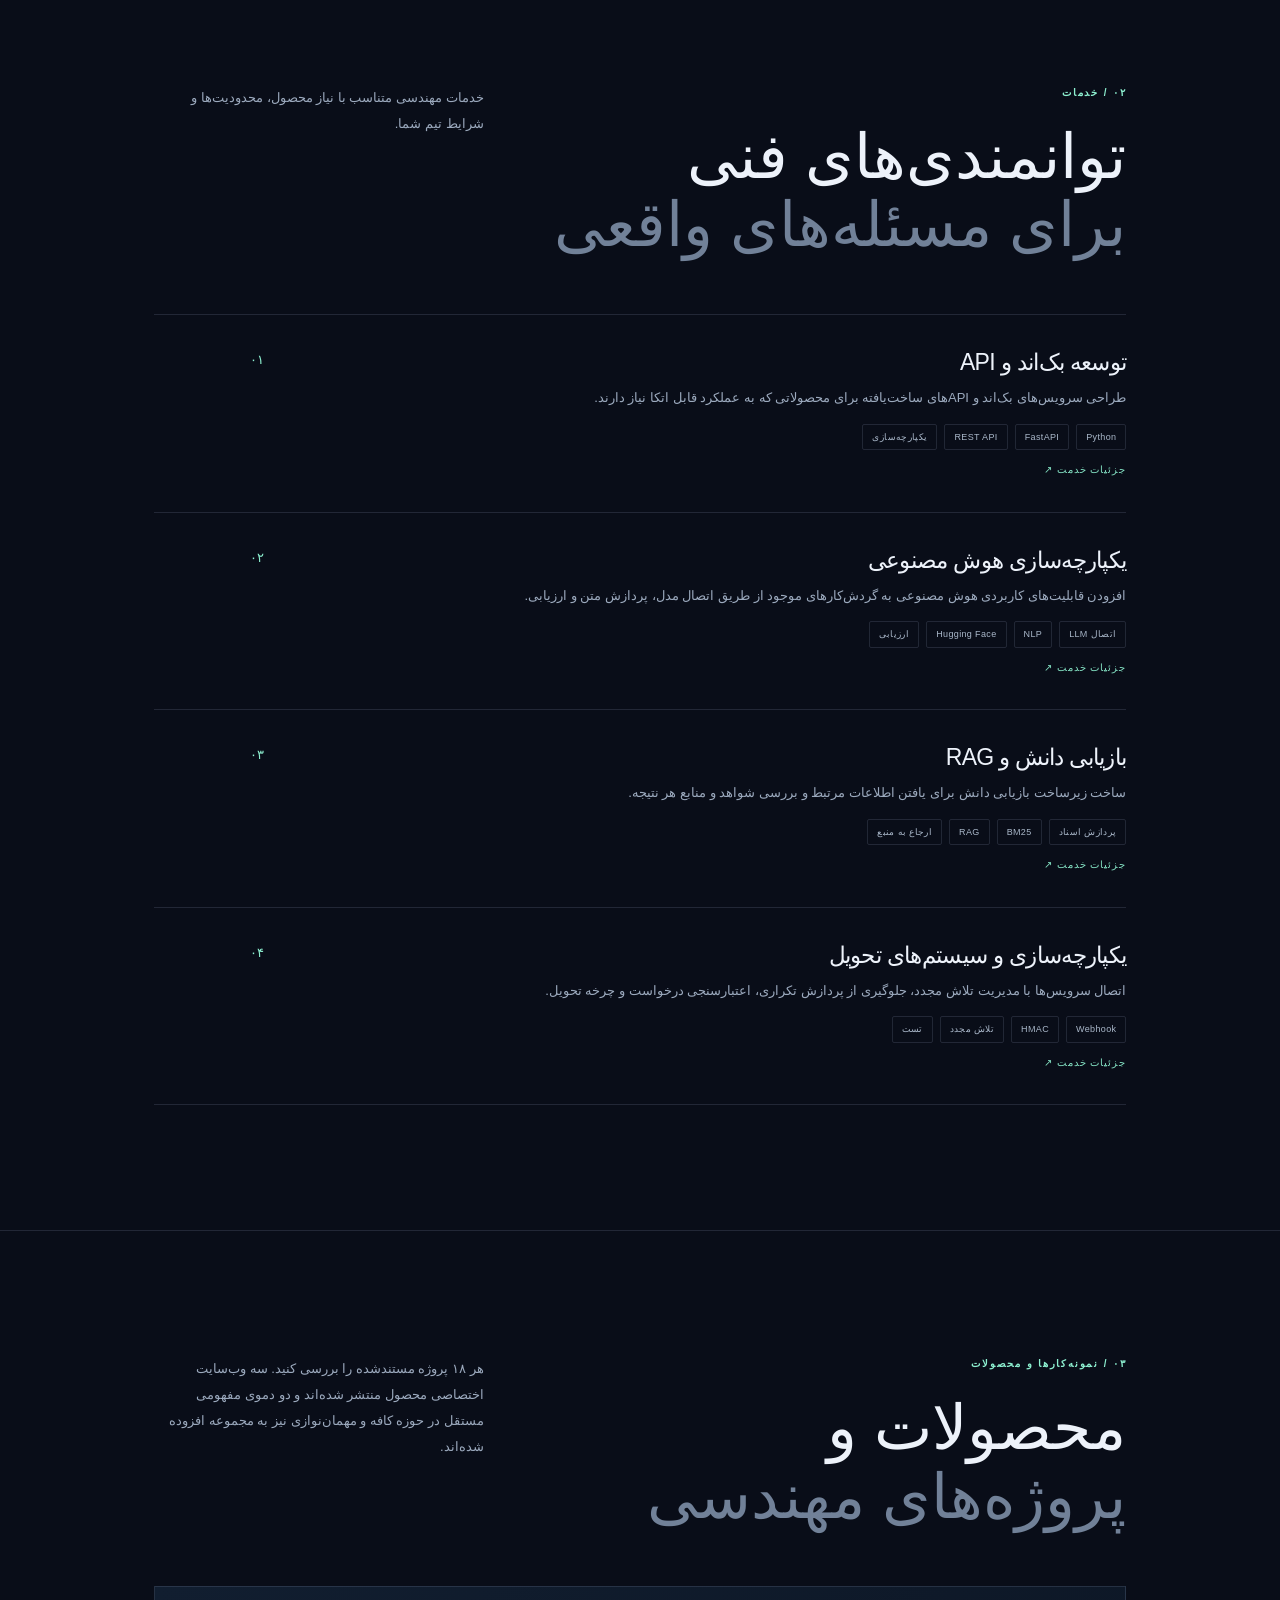
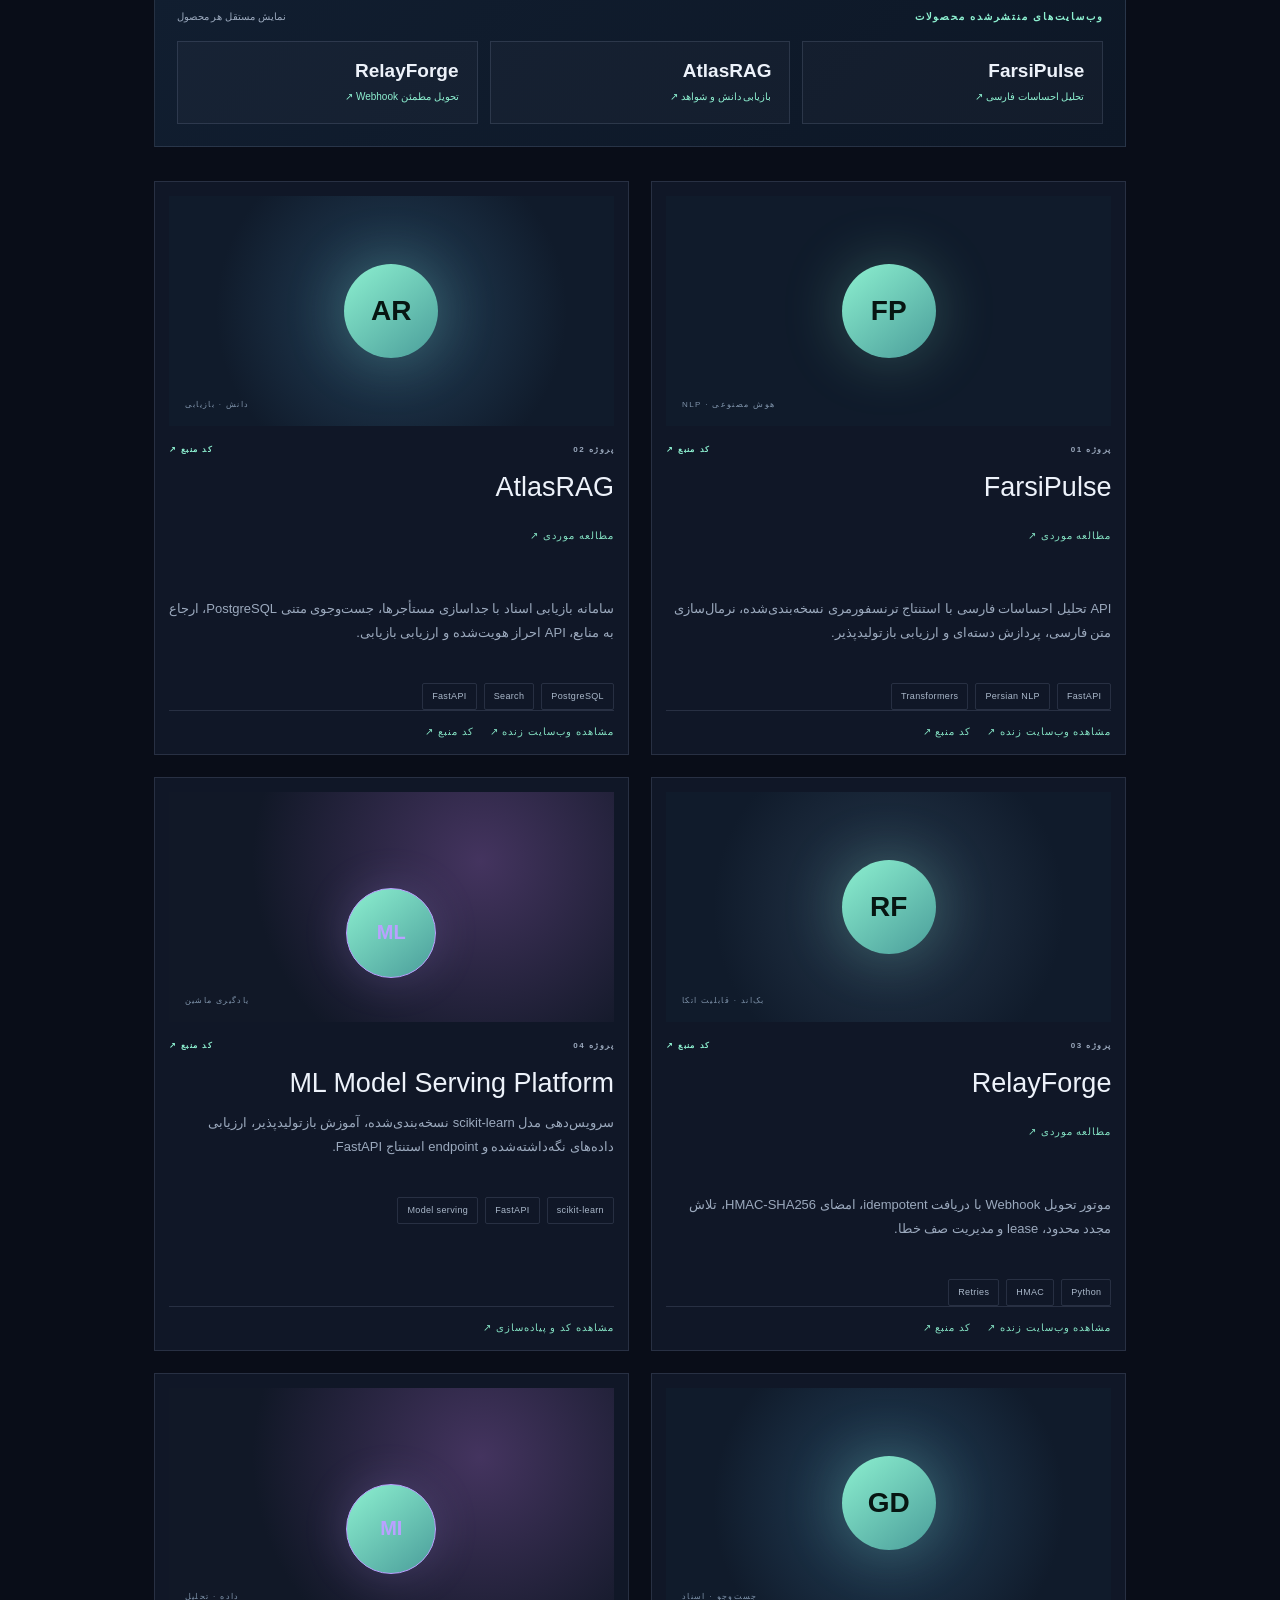
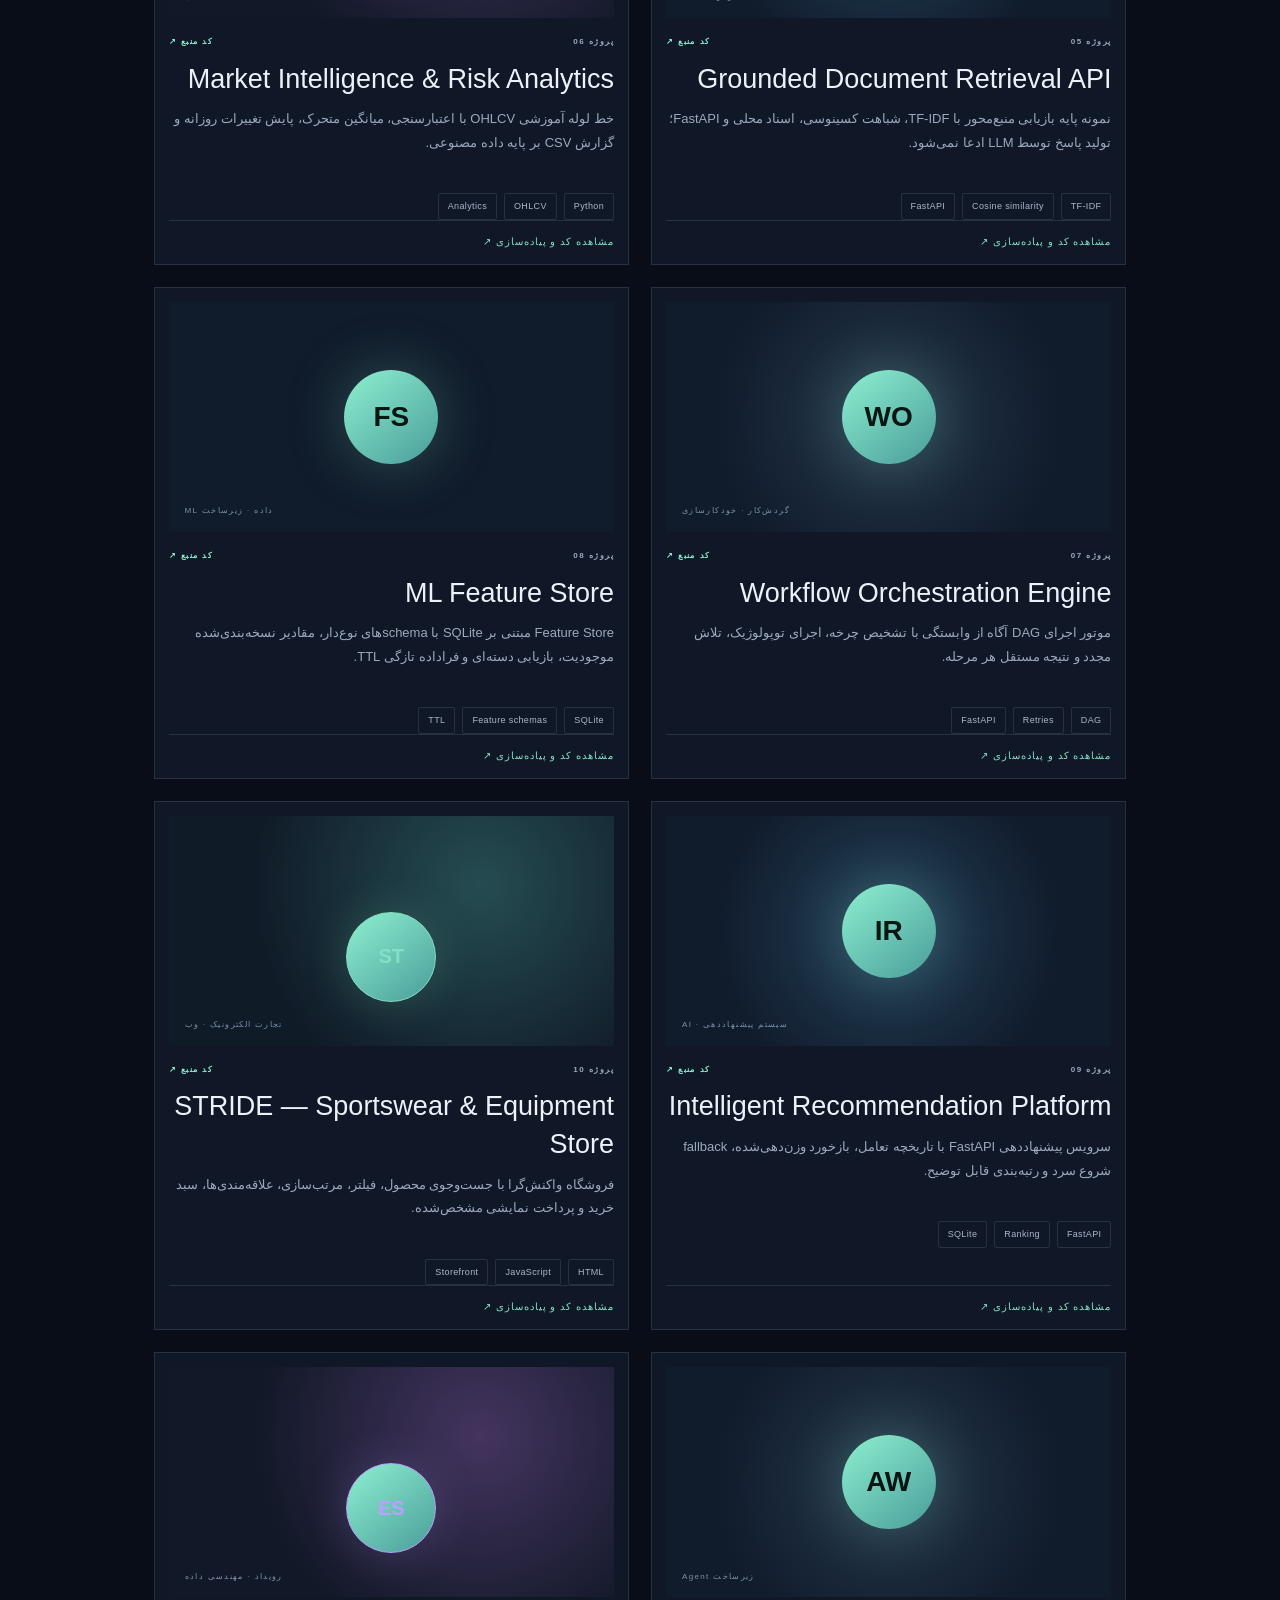
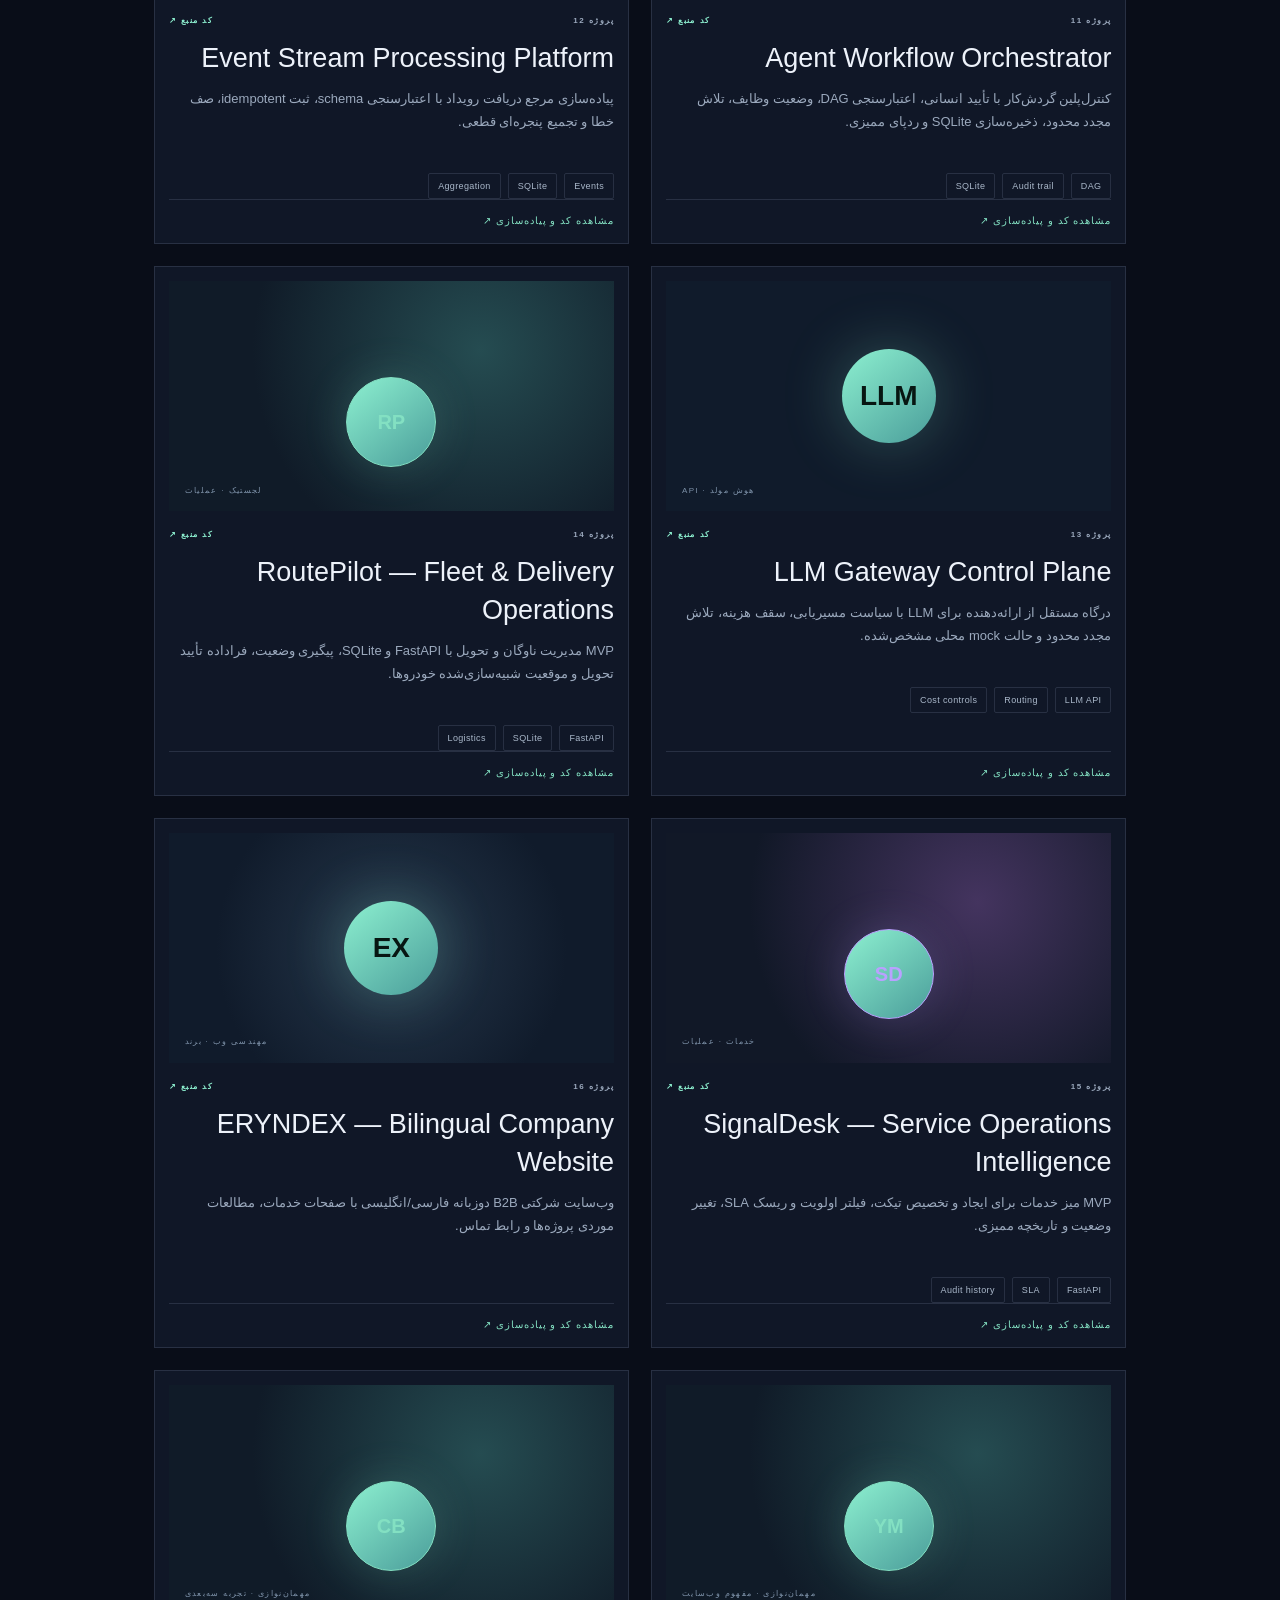
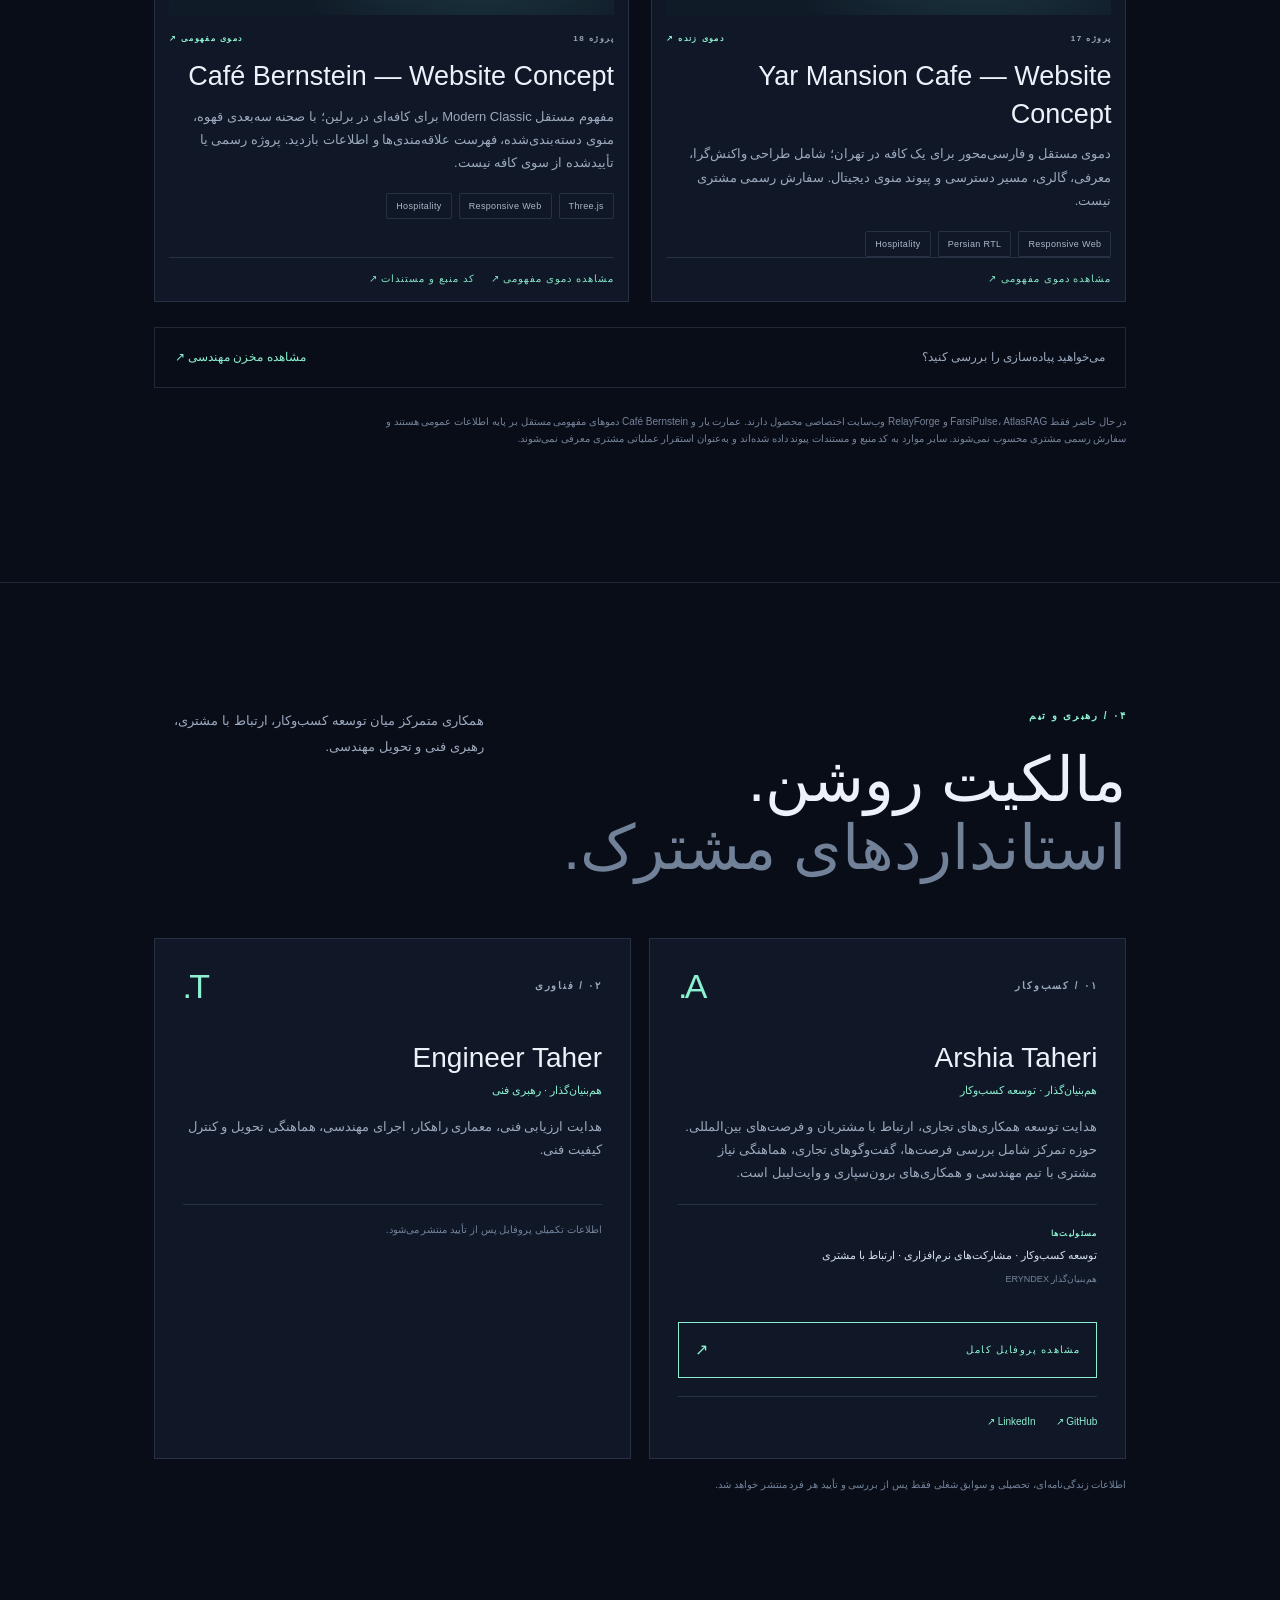
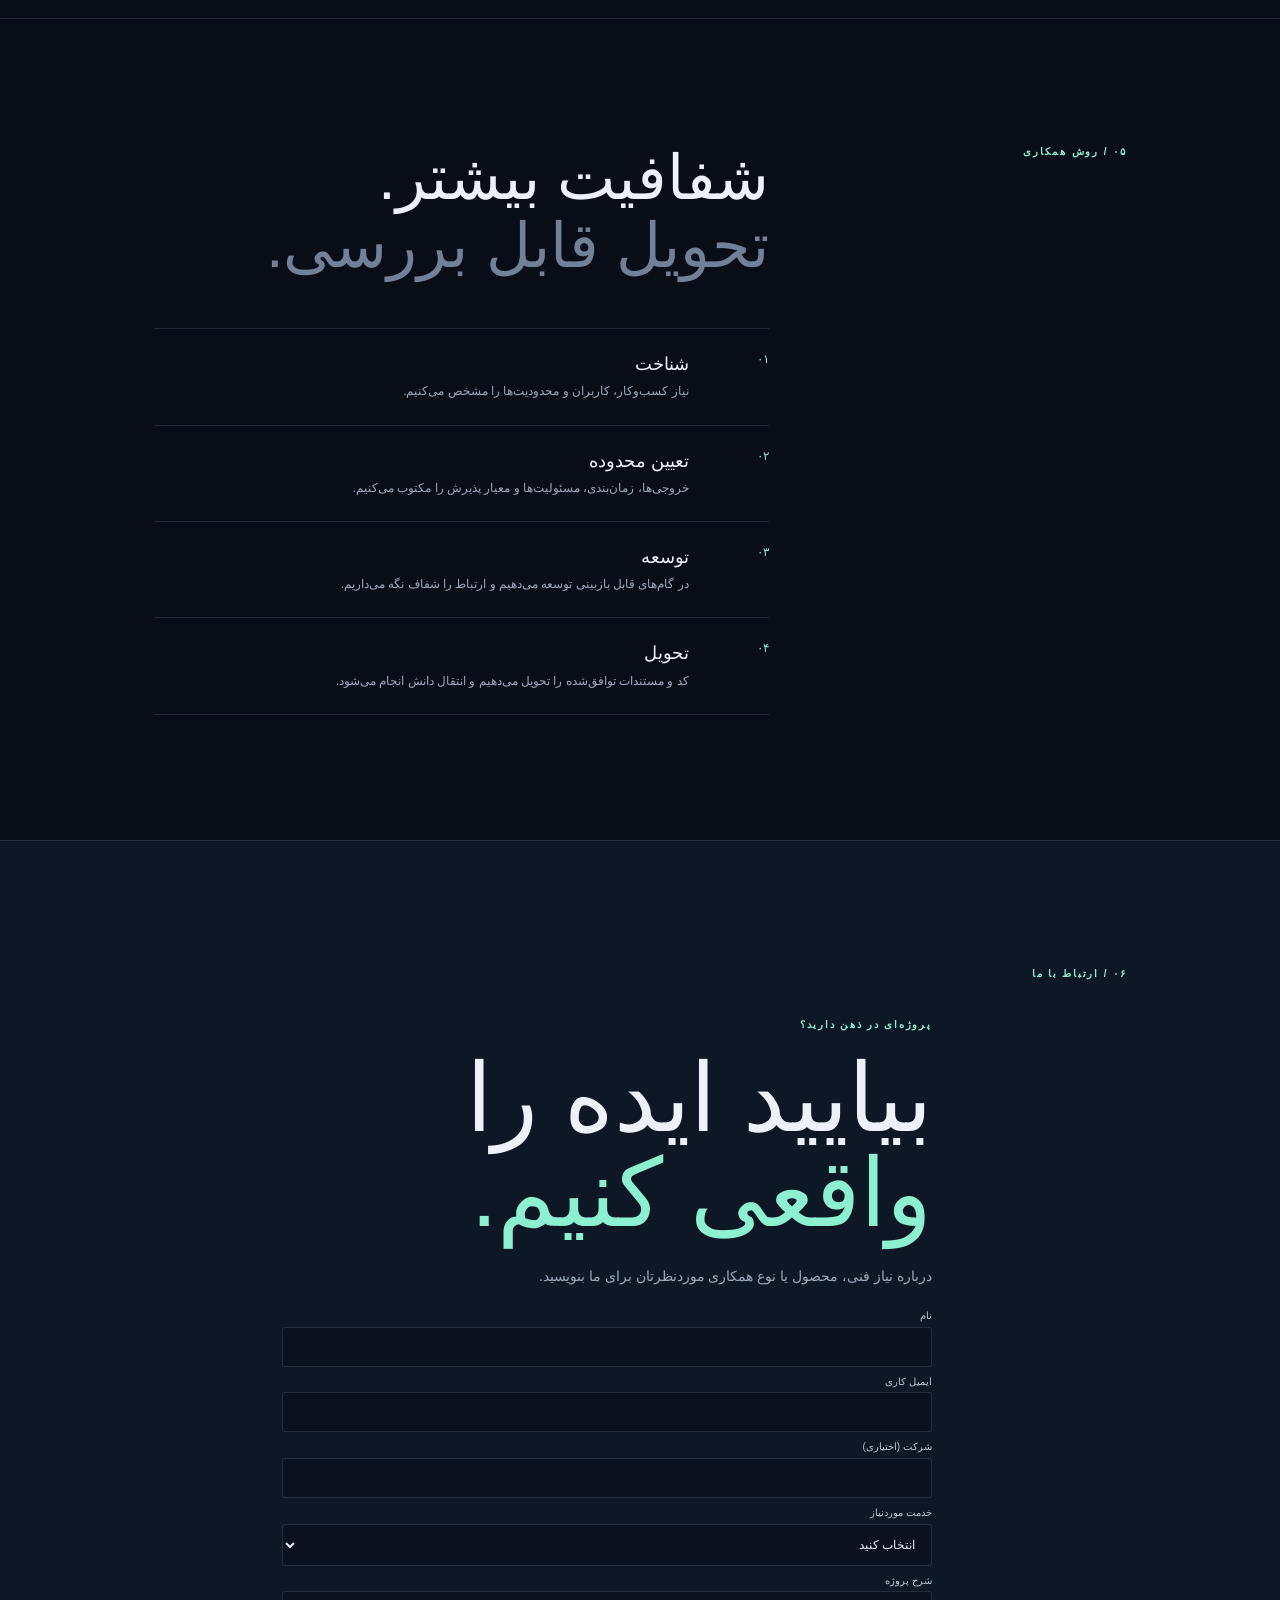
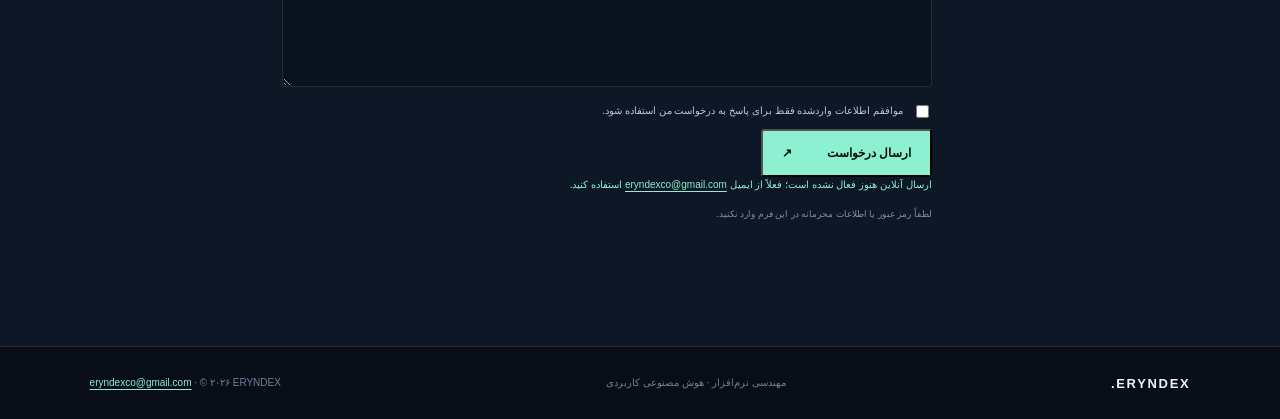
==== commit 80a40a3c: "Align Persian ERYNDEX portfolio with hospitality concept demos" ====
--- a/website/fa/index.html
+++ b/website/fa/index.html
@@ -1,4 +1,4 @@
-<!doctype html><html lang="fa" dir="rtl"><head><meta charset="utf-8"><meta name="referrer" content="strict-origin-when-cross-origin"><meta http-equiv="Content-Security-Policy" content="default-src 'self'; base-uri 'self'; object-src 'none'; frame-ancestors 'none'; form-action 'self' mailto:; img-src 'self' data: https:; font-src 'self' https://fonts.gstatic.com; style-src 'self' 'unsafe-inline' https://fonts.googleapis.com; script-src 'self'; upgrade-insecure-requests"><meta name="viewport" content="width=device-width,initial-scale=1"><meta name="description" content="ERYNDEX؛ شریک مهندسی نرم‌افزار، بک‌اند و هوش مصنوعی کاربردی."><meta property="og:title" content="ارین‌دکس | مهندسی نرم‌افزار و هوش مصنوعی"><meta property="og:description" content="توسعه بک‌اند، API و یکپارچه‌سازی هوش مصنوعی کاربردی برای تیم‌های محصول."><meta property="og:type" content="website"><meta name="theme-color" content="#090d18"><meta property="og:url" content="https://eryndex.pages.dev/fa/"><link rel="canonical" href="https://eryndex.pages.dev/fa/"><link rel="alternate" hreflang="en" href="https://eryndex.pages.dev/"><link rel="alternate" hreflang="fa" href="https://eryndex.pages.dev/fa/"><link rel="alternate" hreflang="x-default" href="https://eryndex.pages.dev/"><meta name="theme-color" content="#090d18"><meta name="referrer" content="strict-origin-when-cross-origin"><title>ارین‌دکس | مهندسی نرم‌افزار و هوش مصنوعی</title><link rel="stylesheet" href="../assets/style.css"><style>body{font-family:Tahoma,Arial,sans-serif}h1,h2,h3{letter-spacing:0;line-height:1.4}.hero{padding-right:12vw}.hero-bottom{left:12vw;right:12vw}.service{grid-template-columns:1fr 60px 30px}.service-no{grid-column:2;grid-row:1}.service-arrow{grid-column:3;grid-row:1}.service>div:nth-child(2){grid-column:1;grid-row:1}.section-head{align-items:start}.intro{grid-template-columns:1fr 2.2fr}.body-copy,.hero-lead,.section-head>p{line-height:2}.contact-content{margin:35px 20% 0 0}.contact-form{direction:rtl}.contact-form .consent{flex-direction:row}.contact-form input,.contact-form select,.contact-form textarea{text-align:right}@media(max-width:800px){.intro{grid-template-columns:1fr}.contact-content{margin-right:0}}@media(max-width:600px){.service{grid-template-columns:1fr 35px 15px}.hero-bottom{left:7vw;right:7vw}}</style></head><body><div class="progress" id="progress"></div><header class="header"><a class="logo" href="./">ERYNDEX<span class="logo-period">.</span></a><button class="menu-toggle" id="menuToggle" aria-label="باز و بسته کردن منو" aria-expanded="false"><span></span><span></span></button><nav id="nav"><a href="#services">خدمات</a><a href="#work">نمونه‌کارها</a><a href="#team">تیم و رهبری</a><a href="profile/">پروفایل عرشیا</a><a href="#approach">روش همکاری</a><a href="../">English</a><a class="nav-cta" href="#contact">شروع گفتگو ↗</a></nav></header><main id="home"><section class="hero"><div class="hero-grid"></div><div class="hero-glow"></div><canvas class="cosmos-canvas" id="cosmosCanvas" aria-hidden="true"></canvas><div class="nebula nebula-one" aria-hidden="true"></div><div class="nebula nebula-two" aria-hidden="true"></div><div class="galaxy-stage" aria-hidden="true"><div class="galaxy-orbit orbit-a"><i></i></div><div class="galaxy-orbit orbit-b"><i></i></div><div class="galaxy-orbit orbit-c"><i></i></div><div class="galaxy-core"><span>ERYNDEX</span><small>INTELLIGENCE · SYSTEMS · ENGINEERING</small></div></div><div class="hero-content"><div class="eyebrow"><span class="pulse"></span> مهندسی نرم‌افزار · هوش مصنوعی کاربردی</div><h1>فراتر از انتظار<br><em>مهندسی می‌کنیم.</em></h1><p class="hero-lead">ERYNDEX در طراحی و توسعه نرم‌افزار، سامانه‌های بک‌اند و یکپارچه‌سازی هوش مصنوعی کاربردی به تیم‌ها کمک می‌کند ایده‌های فنی خود را به محصولی قابل بررسی و نگهداری تبدیل کنند.</p><div class="hero-actions"><a class="btn btn-primary" href="#contact">شروع همکاری <span>↗</span></a><a class="text-link" href="#work">دیدن نمونه‌کارها ↓</a></div></div><div class="hero-aside"><span class="aside-line"></span><span>شریک مستقل مهندسی</span><span>برای تیم‌های سازنده</span></div><div class="hero-bottom"><span>۰۱ — مهندسی</span><span>۰۲ — هوشمندی</span><span>۰۳ — همکاری</span></div><aside class="orbit-guide" id="orbitGuide"><button class="guide-toggle" id="guideToggle" aria-expanded="false" aria-controls="guidePanel"><span class="guide-signal"></span><span>راهنمای مسیر ERYNDEX</span><b>+</b></button><div class="guide-panel" id="guidePanel" hidden><p class="guide-kicker">MISSION CONTROL</p><h3>دنبال چه چیزی هستید؟</h3><div class="guide-actions"><button data-guide="services">خدمات و توانمندی‌ها</button><button data-guide="work">نمونه‌کارهای فنی</button><button data-guide="contact">شروع همکاری</button></div><p class="guide-answer" id="guideAnswer" aria-live="polite">یک مسیر را انتخاب کنید تا راهنمایی‌تان کنم.</p></div></aside></section><section class="intro section-wrap"><div class="section-label">۰۱ / درباره ما</div><div class="intro-copy"><p class="overline">شریک متمرکز فناوری</p><h2>نرم‌افزار خوب فقط کدنویسی نیست.<br><span>شفافیت، کیفیت و تعهد به تحویل است.</span></h2><p class="body-copy">ما با کسب‌وکارها، تیم‌های محصول و شرکت‌های نرم‌افزاری همکاری می‌کنیم تا نیازهای فنی مشخص را به راهکارهایی قابل نگهداری تبدیل کنیم. هر همکاری با شناخت مسئله و توافق مکتوب درباره محدوده کار آغاز می‌شود.</p></div></section><section class="services section-wrap" id="services"><div class="section-head"><div><div class="section-label">۰۲ / خدمات</div><h2>توانمندی‌های فنی<br><span>برای مسئله‌های واقعی</span></h2></div><p>خدمات مهندسی متناسب با نیاز محصول، محدودیت‌ها و شرایط تیم شما.</p></div><div class="service-list"><article class="service"><div class="service-no">۰۱</div><div><h3>توسعه بک‌اند و API</h3><p>طراحی سرویس‌های بک‌اند و APIهای ساخت‌یافته برای محصولاتی که به عملکرد قابل اتکا نیاز دارند.</p><div class="tags"><span>Python</span><span>FastAPI</span><span>REST API</span><span>یکپارچه‌سازی</span></div><a class="text-link" href="../services/backend-api/">جزئیات خدمت ↗</a></div></article><article class="service"><div class="service-no">۰۲</div><div><h3>یکپارچه‌سازی هوش مصنوعی</h3><p>افزودن قابلیت‌های کاربردی هوش مصنوعی به گردش‌کارهای موجود از طریق اتصال مدل، پردازش متن و ارزیابی.</p><div class="tags"><span>اتصال LLM</span><span>NLP</span><span>Hugging Face</span><span>ارزیابی</span></div><a class="text-link" href="../services/applied-ai/">جزئیات خدمت ↗</a></div></article><article class="service"><div class="service-no">۰۳</div><div><h3>بازیابی دانش و RAG</h3><p>ساخت زیرساخت بازیابی دانش برای یافتن اطلاعات مرتبط و بررسی شواهد و منابع هر نتیجه.</p><div class="tags"><span>پردازش اسناد</span><span>BM25</span><span>RAG</span><span>ارجاع به منبع</span></div><a class="text-link" href="../services/rag-knowledge/">جزئیات خدمت ↗</a></div></article><article class="service"><div class="service-no">۰۴</div><div><h3>یکپارچه‌سازی و سیستم‌های تحویل</h3><p>اتصال سرویس‌ها با مدیریت تلاش مجدد، جلوگیری از پردازش تکراری، اعتبارسنجی درخواست و چرخه تحویل.</p><div class="tags"><span>Webhook</span><span>HMAC</span><span>تلاش مجدد</span><span>تست</span></div><a class="text-link" href="../services/integration-delivery/">جزئیات خدمت ↗</a></div></article></div></section><section class="work section-wrap" id="work"><div class="section-head"><div><div class="section-label">۰۳ / نمونه‌کارها و محصولات</div><h2>محصولات و<br><span>پروژه‌های مهندسی</span></h2></div><p>هر ۱۶ پروژه مستندشده را بررسی کنید. سه وب‌سایت اختصاصی محصول منتشر شده‌اند و لینک هر پروژه به کد منبع و محدوده واقعی پیاده‌سازی آن می‌رسد.</p></div>
+<!doctype html><html lang="fa" dir="rtl"><head><meta charset="utf-8"><meta name="referrer" content="strict-origin-when-cross-origin"><meta http-equiv="Content-Security-Policy" content="default-src 'self'; base-uri 'self'; object-src 'none'; frame-ancestors 'none'; form-action 'self' mailto:; img-src 'self' data: https:; font-src 'self' https://fonts.gstatic.com; style-src 'self' 'unsafe-inline' https://fonts.googleapis.com; script-src 'self'; upgrade-insecure-requests"><meta name="viewport" content="width=device-width,initial-scale=1"><meta name="description" content="ERYNDEX؛ شریک مهندسی نرم‌افزار، بک‌اند و هوش مصنوعی کاربردی."><meta property="og:title" content="ارین‌دکس | مهندسی نرم‌افزار و هوش مصنوعی"><meta property="og:description" content="توسعه بک‌اند، API و یکپارچه‌سازی هوش مصنوعی کاربردی برای تیم‌های محصول."><meta property="og:type" content="website"><meta name="theme-color" content="#090d18"><meta property="og:url" content="https://eryndex.pages.dev/fa/"><link rel="canonical" href="https://eryndex.pages.dev/fa/"><link rel="alternate" hreflang="en" href="https://eryndex.pages.dev/"><link rel="alternate" hreflang="fa" href="https://eryndex.pages.dev/fa/"><link rel="alternate" hreflang="x-default" href="https://eryndex.pages.dev/"><meta name="theme-color" content="#090d18"><meta name="referrer" content="strict-origin-when-cross-origin"><title>ارین‌دکس | مهندسی نرم‌افزار و هوش مصنوعی</title><link rel="stylesheet" href="../assets/style.css"><style>body{font-family:Tahoma,Arial,sans-serif}h1,h2,h3{letter-spacing:0;line-height:1.4}.hero{padding-right:12vw}.hero-bottom{left:12vw;right:12vw}.service{grid-template-columns:1fr 60px 30px}.service-no{grid-column:2;grid-row:1}.service-arrow{grid-column:3;grid-row:1}.service>div:nth-child(2){grid-column:1;grid-row:1}.section-head{align-items:start}.intro{grid-template-columns:1fr 2.2fr}.body-copy,.hero-lead,.section-head>p{line-height:2}.contact-content{margin:35px 20% 0 0}.contact-form{direction:rtl}.contact-form .consent{flex-direction:row}.contact-form input,.contact-form select,.contact-form textarea{text-align:right}@media(max-width:800px){.intro{grid-template-columns:1fr}.contact-content{margin-right:0}}@media(max-width:600px){.service{grid-template-columns:1fr 35px 15px}.hero-bottom{left:7vw;right:7vw}}</style></head><body><div class="progress" id="progress"></div><header class="header"><a class="logo" href="./">ERYNDEX<span class="logo-period">.</span></a><button class="menu-toggle" id="menuToggle" aria-label="باز و بسته کردن منو" aria-expanded="false"><span></span><span></span></button><nav id="nav"><a href="#services">خدمات</a><a href="#work">نمونه‌کارها</a><a href="#team">تیم و رهبری</a><a href="profile/">پروفایل عرشیا</a><a href="#approach">روش همکاری</a><a href="../">English</a><a class="nav-cta" href="#contact">شروع گفتگو ↗</a></nav></header><main id="home"><section class="hero"><div class="hero-grid"></div><div class="hero-glow"></div><canvas class="cosmos-canvas" id="cosmosCanvas" aria-hidden="true"></canvas><div class="nebula nebula-one" aria-hidden="true"></div><div class="nebula nebula-two" aria-hidden="true"></div><div class="galaxy-stage" aria-hidden="true"><div class="galaxy-orbit orbit-a"><i></i></div><div class="galaxy-orbit orbit-b"><i></i></div><div class="galaxy-orbit orbit-c"><i></i></div><div class="galaxy-core"><span>ERYNDEX</span><small>INTELLIGENCE · SYSTEMS · ENGINEERING</small></div></div><div class="hero-content"><div class="eyebrow"><span class="pulse"></span> مهندسی نرم‌افزار · هوش مصنوعی کاربردی</div><h1>فراتر از انتظار<br><em>مهندسی می‌کنیم.</em></h1><p class="hero-lead">ERYNDEX در طراحی و توسعه نرم‌افزار، سامانه‌های بک‌اند و یکپارچه‌سازی هوش مصنوعی کاربردی به تیم‌ها کمک می‌کند ایده‌های فنی خود را به محصولی قابل بررسی و نگهداری تبدیل کنند.</p><div class="hero-actions"><a class="btn btn-primary" href="#contact">شروع همکاری <span>↗</span></a><a class="text-link" href="#work">دیدن نمونه‌کارها ↓</a></div></div><div class="hero-aside"><span class="aside-line"></span><span>شریک مستقل مهندسی</span><span>برای تیم‌های سازنده</span></div><div class="hero-bottom"><span>۰۱ — مهندسی</span><span>۰۲ — هوشمندی</span><span>۰۳ — همکاری</span></div><aside class="orbit-guide" id="orbitGuide"><button class="guide-toggle" id="guideToggle" aria-expanded="false" aria-controls="guidePanel"><span class="guide-signal"></span><span>راهنمای مسیر ERYNDEX</span><b>+</b></button><div class="guide-panel" id="guidePanel" hidden><p class="guide-kicker">MISSION CONTROL</p><h3>دنبال چه چیزی هستید؟</h3><div class="guide-actions"><button data-guide="services">خدمات و توانمندی‌ها</button><button data-guide="work">نمونه‌کارهای فنی</button><button data-guide="contact">شروع همکاری</button></div><p class="guide-answer" id="guideAnswer" aria-live="polite">یک مسیر را انتخاب کنید تا راهنمایی‌تان کنم.</p></div></aside></section><section class="intro section-wrap"><div class="section-label">۰۱ / درباره ما</div><div class="intro-copy"><p class="overline">شریک متمرکز فناوری</p><h2>نرم‌افزار خوب فقط کدنویسی نیست.<br><span>شفافیت، کیفیت و تعهد به تحویل است.</span></h2><p class="body-copy">ما با کسب‌وکارها، تیم‌های محصول و شرکت‌های نرم‌افزاری همکاری می‌کنیم تا نیازهای فنی مشخص را به راهکارهایی قابل نگهداری تبدیل کنیم. هر همکاری با شناخت مسئله و توافق مکتوب درباره محدوده کار آغاز می‌شود.</p></div></section><section class="services section-wrap" id="services"><div class="section-head"><div><div class="section-label">۰۲ / خدمات</div><h2>توانمندی‌های فنی<br><span>برای مسئله‌های واقعی</span></h2></div><p>خدمات مهندسی متناسب با نیاز محصول، محدودیت‌ها و شرایط تیم شما.</p></div><div class="service-list"><article class="service"><div class="service-no">۰۱</div><div><h3>توسعه بک‌اند و API</h3><p>طراحی سرویس‌های بک‌اند و APIهای ساخت‌یافته برای محصولاتی که به عملکرد قابل اتکا نیاز دارند.</p><div class="tags"><span>Python</span><span>FastAPI</span><span>REST API</span><span>یکپارچه‌سازی</span></div><a class="text-link" href="../services/backend-api/">جزئیات خدمت ↗</a></div></article><article class="service"><div class="service-no">۰۲</div><div><h3>یکپارچه‌سازی هوش مصنوعی</h3><p>افزودن قابلیت‌های کاربردی هوش مصنوعی به گردش‌کارهای موجود از طریق اتصال مدل، پردازش متن و ارزیابی.</p><div class="tags"><span>اتصال LLM</span><span>NLP</span><span>Hugging Face</span><span>ارزیابی</span></div><a class="text-link" href="../services/applied-ai/">جزئیات خدمت ↗</a></div></article><article class="service"><div class="service-no">۰۳</div><div><h3>بازیابی دانش و RAG</h3><p>ساخت زیرساخت بازیابی دانش برای یافتن اطلاعات مرتبط و بررسی شواهد و منابع هر نتیجه.</p><div class="tags"><span>پردازش اسناد</span><span>BM25</span><span>RAG</span><span>ارجاع به منبع</span></div><a class="text-link" href="../services/rag-knowledge/">جزئیات خدمت ↗</a></div></article><article class="service"><div class="service-no">۰۴</div><div><h3>یکپارچه‌سازی و سیستم‌های تحویل</h3><p>اتصال سرویس‌ها با مدیریت تلاش مجدد، جلوگیری از پردازش تکراری، اعتبارسنجی درخواست و چرخه تحویل.</p><div class="tags"><span>Webhook</span><span>HMAC</span><span>تلاش مجدد</span><span>تست</span></div><a class="text-link" href="../services/integration-delivery/">جزئیات خدمت ↗</a></div></article></div></section><section class="work section-wrap" id="work"><div class="section-head"><div><div class="section-label">۰۳ / نمونه‌کارها و محصولات</div><h2>محصولات و<br><span>پروژه‌های مهندسی</span></h2></div><p>هر ۱۸ پروژه مستندشده را بررسی کنید. سه وب‌سایت اختصاصی محصول منتشر شده‌اند و دو دموی مفهومی مستقل در حوزه کافه و مهمان‌نوازی نیز به مجموعه افزوده شده‌اند.</p></div>
 <div class="live-products"><div class="live-products-head"><span class="section-label">وب‌سایت‌های منتشرشده محصولات</span><span>نمایش مستقل هر محصول</span></div><div class="live-product-links"><a href="https://farsipulse.onrender.com" target="_blank" rel="noopener noreferrer"><b>FarsiPulse</b><span>تحلیل احساسات فارسی ↗</span></a><a href="https://atlasrag-6eab.onrender.com" target="_blank" rel="noopener noreferrer"><b>AtlasRAG</b><span>بازیابی دانش و شواهد ↗</span></a><a href="https://relayforge-rcpo.onrender.com" target="_blank" rel="noopener noreferrer"><b>RelayForge</b><span>تحویل مطمئن Webhook ↗</span></a></div></div>
 <div class="work-grid"><article class="work-card"><div class="work-art art-pulse"><div class="pulse-core">FP</div><span class="art-caption">هوش مصنوعی · NLP</span></div><div class="work-meta"><span>پروژه 01</span><a href="https://github.com/arshiataheri851-ops/arshiataheri851-ops/tree/main/projects/persian-sentiment-api" target="_blank" rel="noopener noreferrer">کد منبع ↗</a></div><h3>FarsiPulse</h3><p><a class="text-link" href="../work/farsipulse/">مطالعه موردی ↗</a></p><p>API تحلیل احساسات فارسی با استنتاج ترنسفورمری نسخه‌بندی‌شده، نرمال‌سازی متن فارسی، پردازش دسته‌ای و ارزیابی بازتولیدپذیر.</p><div class="tags"><span>FastAPI</span><span>Persian NLP</span><span>Transformers</span></div><div class="work-actions"><a class="text-link" href="https://farsipulse.onrender.com" target="_blank" rel="noopener noreferrer">مشاهده وب‌سایت زنده ↗</a><a class="text-link" href="https://github.com/arshiataheri851-ops/arshiataheri851-ops/tree/main/projects/persian-sentiment-api" target="_blank" rel="noopener noreferrer">کد منبع ↗</a></div></article>
 <article class="work-card"><div class="work-art art-rag"><div class="pulse-core">AR</div><span class="art-caption">دانش · بازیابی</span></div><div class="work-meta"><span>پروژه 02</span><a href="https://github.com/arshiataheri851-ops/arshiataheri851-ops/tree/main/projects/production-rag-service" target="_blank" rel="noopener noreferrer">کد منبع ↗</a></div><h3>AtlasRAG</h3><p><a class="text-link" href="../work/atlasrag/">مطالعه موردی ↗</a></p><p>سامانه بازیابی اسناد با جداسازی مستأجرها، جست‌وجوی متنی PostgreSQL، ارجاع به منابع، API احراز هویت‌شده و ارزیابی بازیابی.</p><div class="tags"><span>PostgreSQL</span><span>Search</span><span>FastAPI</span></div><div class="work-actions"><a class="text-link" href="https://atlasrag-6eab.onrender.com" target="_blank" rel="noopener noreferrer">مشاهده وب‌سایت زنده ↗</a><a class="text-link" href="https://github.com/arshiataheri851-ops/arshiataheri851-ops/tree/main/projects/production-rag-service" target="_blank" rel="noopener noreferrer">کد منبع ↗</a></div></article>
@@ -15,7 +15,9 @@
 <article class="work-card"><div class="work-art art-pulse"><div class="pulse-core">LLM</div><span class="art-caption">هوش مولد · API</span></div><div class="work-meta"><span>پروژه 13</span><a href="https://github.com/arshiataheri851-ops/arshiataheri851-ops/tree/main/projects/llm-gateway-control-plane" target="_blank" rel="noopener noreferrer">کد منبع ↗</a></div><h3>LLM Gateway Control Plane</h3><p>درگاه مستقل از ارائه‌دهنده برای LLM با سیاست مسیریابی، سقف هزینه، تلاش مجدد محدود و حالت mock محلی مشخص‌شده.</p><div class="tags"><span>LLM API</span><span>Routing</span><span>Cost controls</span></div><div class="work-actions"><a class="text-link" href="https://github.com/arshiataheri851-ops/arshiataheri851-ops/tree/main/projects/llm-gateway-control-plane" target="_blank" rel="noopener noreferrer">مشاهده کد و پیاده‌سازی ↗</a></div></article>
 <article class="work-card"><div class="work-art art-route"><div class="pulse-core">RP</div><span class="art-caption">لجستیک · عملیات</span></div><div class="work-meta"><span>پروژه 14</span><a href="https://github.com/arshiataheri851-ops/arshiataheri851-ops/tree/main/projects/routepilot" target="_blank" rel="noopener noreferrer">کد منبع ↗</a></div><h3>RoutePilot — Fleet & Delivery Operations</h3><p>MVP مدیریت ناوگان و تحویل با FastAPI و SQLite، پیگیری وضعیت، فراداده تأیید تحویل و موقعیت شبیه‌سازی‌شده خودروها.</p><div class="tags"><span>FastAPI</span><span>SQLite</span><span>Logistics</span></div><div class="work-actions"><a class="text-link" href="https://github.com/arshiataheri851-ops/arshiataheri851-ops/tree/main/projects/routepilot" target="_blank" rel="noopener noreferrer">مشاهده کد و پیاده‌سازی ↗</a></div></article>
 <article class="work-card"><div class="work-art art-signal"><div class="pulse-core">SD</div><span class="art-caption">خدمات · عملیات</span></div><div class="work-meta"><span>پروژه 15</span><a href="https://github.com/arshiataheri851-ops/arshiataheri851-ops/tree/main/projects/signaldesk" target="_blank" rel="noopener noreferrer">کد منبع ↗</a></div><h3>SignalDesk — Service Operations Intelligence</h3><p>MVP میز خدمات برای ایجاد و تخصیص تیکت، فیلتر اولویت و ریسک SLA، تغییر وضعیت و تاریخچه ممیزی.</p><div class="tags"><span>FastAPI</span><span>SLA</span><span>Audit history</span></div><div class="work-actions"><a class="text-link" href="https://github.com/arshiataheri851-ops/arshiataheri851-ops/tree/main/projects/signaldesk" target="_blank" rel="noopener noreferrer">مشاهده کد و پیاده‌سازی ↗</a></div></article>
-<article class="work-card"><div class="work-art art-relay"><div class="pulse-core">EX</div><span class="art-caption">مهندسی وب · برند</span></div><div class="work-meta"><span>پروژه 16</span><a href="https://github.com/arshiataheri851-ops/arshiataheri851-ops/tree/main/projects/eryndex-company-website" target="_blank" rel="noopener noreferrer">کد منبع ↗</a></div><h3>ERYNDEX — Bilingual Company Website</h3><p>وب‌سایت شرکتی B2B دوزبانه فارسی/انگلیسی با صفحات خدمات، مطالعات موردی پروژه‌ها و رابط تماس.</p><div class="work-actions"><a class="text-link" href="https://github.com/arshiataheri851-ops/arshiataheri851-ops/tree/main/projects/eryndex-company-website" target="_blank" rel="noopener noreferrer">مشاهده کد و پیاده‌سازی ↗</a></div></article></div><div class="repo-link"><span>می‌خواهید پیاده‌سازی را بررسی کنید؟</span><a href="https://github.com/arshiataheri851-ops/arshiataheri851-ops" target="_blank" rel="noopener noreferrer">مشاهده مخزن مهندسی ↗</a></div><p class="fine-print">در حال حاضر فقط FarsiPulse، AtlasRAG و RelayForge وب‌سایت اختصاصی عمومی دارند. سایر موارد به کد منبع و مستندات پیوند داده شده‌اند و به‌عنوان استقرار عملیاتی مشتری معرفی نمی‌شوند. وضعیت MVP، نمونه آموزشی و قابلیت‌های نمایشی در مستندات هر پروژه مشخص شده است.</p></section><section class="team section-wrap" id="team"><div class="section-head"><div><div class="section-label">۰۴ / رهبری و تیم</div><h2>مالکیت روشن.<br><span>استانداردهای مشترک.</span></h2></div><p>همکاری متمرکز میان توسعه کسب‌وکار، ارتباط با مشتری، رهبری فنی و تحویل مهندسی.</p></div><div class="team-grid">
+<article class="work-card"><div class="work-art art-relay"><div class="pulse-core">EX</div><span class="art-caption">مهندسی وب · برند</span></div><div class="work-meta"><span>پروژه 16</span><a href="https://github.com/arshiataheri851-ops/arshiataheri851-ops/tree/main/projects/eryndex-company-website" target="_blank" rel="noopener noreferrer">کد منبع ↗</a></div><h3>ERYNDEX — Bilingual Company Website</h3><p>وب‌سایت شرکتی B2B دوزبانه فارسی/انگلیسی با صفحات خدمات، مطالعات موردی پروژه‌ها و رابط تماس.</p><div class="work-actions"><a class="text-link" href="https://github.com/arshiataheri851-ops/arshiataheri851-ops/tree/main/projects/eryndex-company-website" target="_blank" rel="noopener noreferrer">مشاهده کد و پیاده‌سازی ↗</a></div></article>
+<article class="work-card"><div class="work-art art-route"><div class="pulse-core">YM</div><span class="art-caption">مهمان‌نوازی · مفهوم وب‌سایت</span></div><div class="work-meta"><span>پروژه 17</span><a href="../demos/yar-mansion/" target="_blank" rel="noopener noreferrer">دموی زنده ↗</a></div><h3>Yar Mansion Cafe — Website Concept</h3><p>دموی مستقل و فارسی‌محور برای یک کافه در تهران؛ شامل طراحی واکنش‌گرا، معرفی، گالری، مسیر دسترسی و پیوند منوی دیجیتال. سفارش رسمی مشتری نیست.</p><div class="tags"><span>Responsive Web</span><span>Persian RTL</span><span>Hospitality</span></div><div class="work-actions"><a class="text-link" href="../demos/yar-mansion/" target="_blank" rel="noopener noreferrer">مشاهده دموی مفهومی ↗</a></div></article>
+<article class="work-card"><div class="work-art art-route"><div class="pulse-core">CB</div><span class="art-caption">مهمان‌نوازی · تجربه سه‌بعدی</span></div><div class="work-meta"><span>پروژه 18</span><a href="../demos/cafe-bernstein/" target="_blank" rel="noopener noreferrer">دموی مفهومی ↗</a></div><h3>Café Bernstein — Website Concept</h3><p>مفهوم مستقل Modern Classic برای کافه‌ای در برلین؛ با صحنه سه‌بعدی قهوه، منوی دسته‌بندی‌شده، فهرست علاقه‌مندی‌ها و اطلاعات بازدید. پروژه رسمی یا تأییدشده از سوی کافه نیست.</p><div class="tags"><span>Three.js</span><span>Responsive Web</span><span>Hospitality</span></div><div class="work-actions"><a class="text-link" href="../demos/cafe-bernstein/" target="_blank" rel="noopener noreferrer">مشاهده دموی مفهومی ↗</a><a class="text-link" href="https://github.com/arshiataheri851-ops/eryndex/tree/main/website/demos/cafe-bernstein" target="_blank" rel="noopener noreferrer">کد منبع و مستندات ↗</a></div></article></div><div class="repo-link"><span>می‌خواهید پیاده‌سازی را بررسی کنید؟</span><a href="https://github.com/arshiataheri851-ops/arshiataheri851-ops" target="_blank" rel="noopener noreferrer">مشاهده مخزن مهندسی ↗</a></div><p class="fine-print">در حال حاضر فقط FarsiPulse، AtlasRAG و RelayForge وب‌سایت اختصاصی محصول دارند. عمارت یار و Café Bernstein دموهای مفهومی مستقل بر پایه اطلاعات عمومی هستند و سفارش رسمی مشتری محسوب نمی‌شوند. سایر موارد به کد منبع و مستندات پیوند داده شده‌اند و به‌عنوان استقرار عملیاتی مشتری معرفی نمی‌شوند.</p></section><section class="team section-wrap" id="team"><div class="section-head"><div><div class="section-label">۰۴ / رهبری و تیم</div><h2>مالکیت روشن.<br><span>استانداردهای مشترک.</span></h2></div><p>همکاری متمرکز میان توسعه کسب‌وکار، ارتباط با مشتری، رهبری فنی و تحویل مهندسی.</p></div><div class="team-grid">
 <article class="person-card"><div class="person-top"><span>۰۱ / کسب‌وکار</span><span class="person-mark">A.</span></div><h3>Arshia Taheri</h3><p class="role">هم‌بنیان‌گذار · توسعه کسب‌وکار</p><p>هدایت توسعه همکاری‌های تجاری، ارتباط با مشتریان و فرصت‌های بین‌المللی. حوزه تمرکز شامل بررسی فرصت‌ها، گفت‌وگوهای تجاری، هماهنگی نیاز مشتری با تیم مهندسی و همکاری‌های برون‌سپاری و وایت‌لیبل است.</p><div class="resume-mini"><b>مسئولیت‌ها</b><span>توسعه کسب‌وکار · مشارکت‌های نرم‌افزاری · ارتباط با مشتری</span><small>هم‌بنیان‌گذار ERYNDEX</small></div><a class="profile-card-link" href="profile/">مشاهده پروفایل کامل <span>↗</span></a><div class="person-links"><a href="https://github.com/arshiataheri851-ops" target="_blank" rel="noopener">GitHub ↗</a><a href="https://www.linkedin.com/in/arshia-taher-5b85b33b2/" target="_blank" rel="noopener">LinkedIn ↗</a></div></article>
 <article class="person-card"><div class="person-top"><span>۰۲ / فناوری</span><span class="person-mark">T.</span></div><h3>Engineer Taher</h3><p class="role">هم‌بنیان‌گذار · رهبری فنی</p><p>هدایت ارزیابی فنی، معماری راهکار، اجرای مهندسی، هماهنگی تحویل و کنترل کیفیت فنی.</p><div class="person-links"><span>اطلاعات تکمیلی پروفایل پس از تأیید منتشر می‌شود.</span></div></article>
 </div><div class="team-note">اطلاعات زندگی‌نامه‌ای، تحصیلی و سوابق شغلی فقط پس از بررسی و تأیید هر فرد منتشر خواهد شد.</div></section><section class="approach section-wrap" id="approach"><div class="section-label">۰۵ / روش همکاری</div><div class="approach-main"><h2>شفافیت بیشتر.<br><span>تحویل قابل بررسی.</span></h2><div class="steps"><div class="step"><b>۰۱</b><div><h3>شناخت</h3><p>نیاز کسب‌وکار، کاربران و محدودیت‌ها را مشخص می‌کنیم.</p></div></div><div class="step"><b>۰۲</b><div><h3>تعیین محدوده</h3><p>خروجی‌ها، زمان‌بندی، مسئولیت‌ها و معیار پذیرش را مکتوب می‌کنیم.</p></div></div><div class="step"><b>۰۳</b><div><h3>توسعه</h3><p>در گام‌های قابل بازبینی توسعه می‌دهیم و ارتباط را شفاف نگه می‌داریم.</p></div></div><div class="step"><b>۰۴</b><div><h3>تحویل</h3><p>کد و مستندات توافق‌شده را تحویل می‌دهیم و انتقال دانش انجام می‌شود.</p></div></div></div></div></section><section class="contact section-wrap" id="contact"><div class="section-label">۰۶ / ارتباط با ما</div><div class="contact-content"><p class="overline">پروژه‌ای در ذهن دارید؟</p><h2>بیایید ایده را<br><em>واقعی کنیم.</em></h2><p>درباره نیاز فنی، محصول یا نوع همکاری موردنظرتان برای ما بنویسید.</p><form class="contact-form" id="contactForm" novalidate>
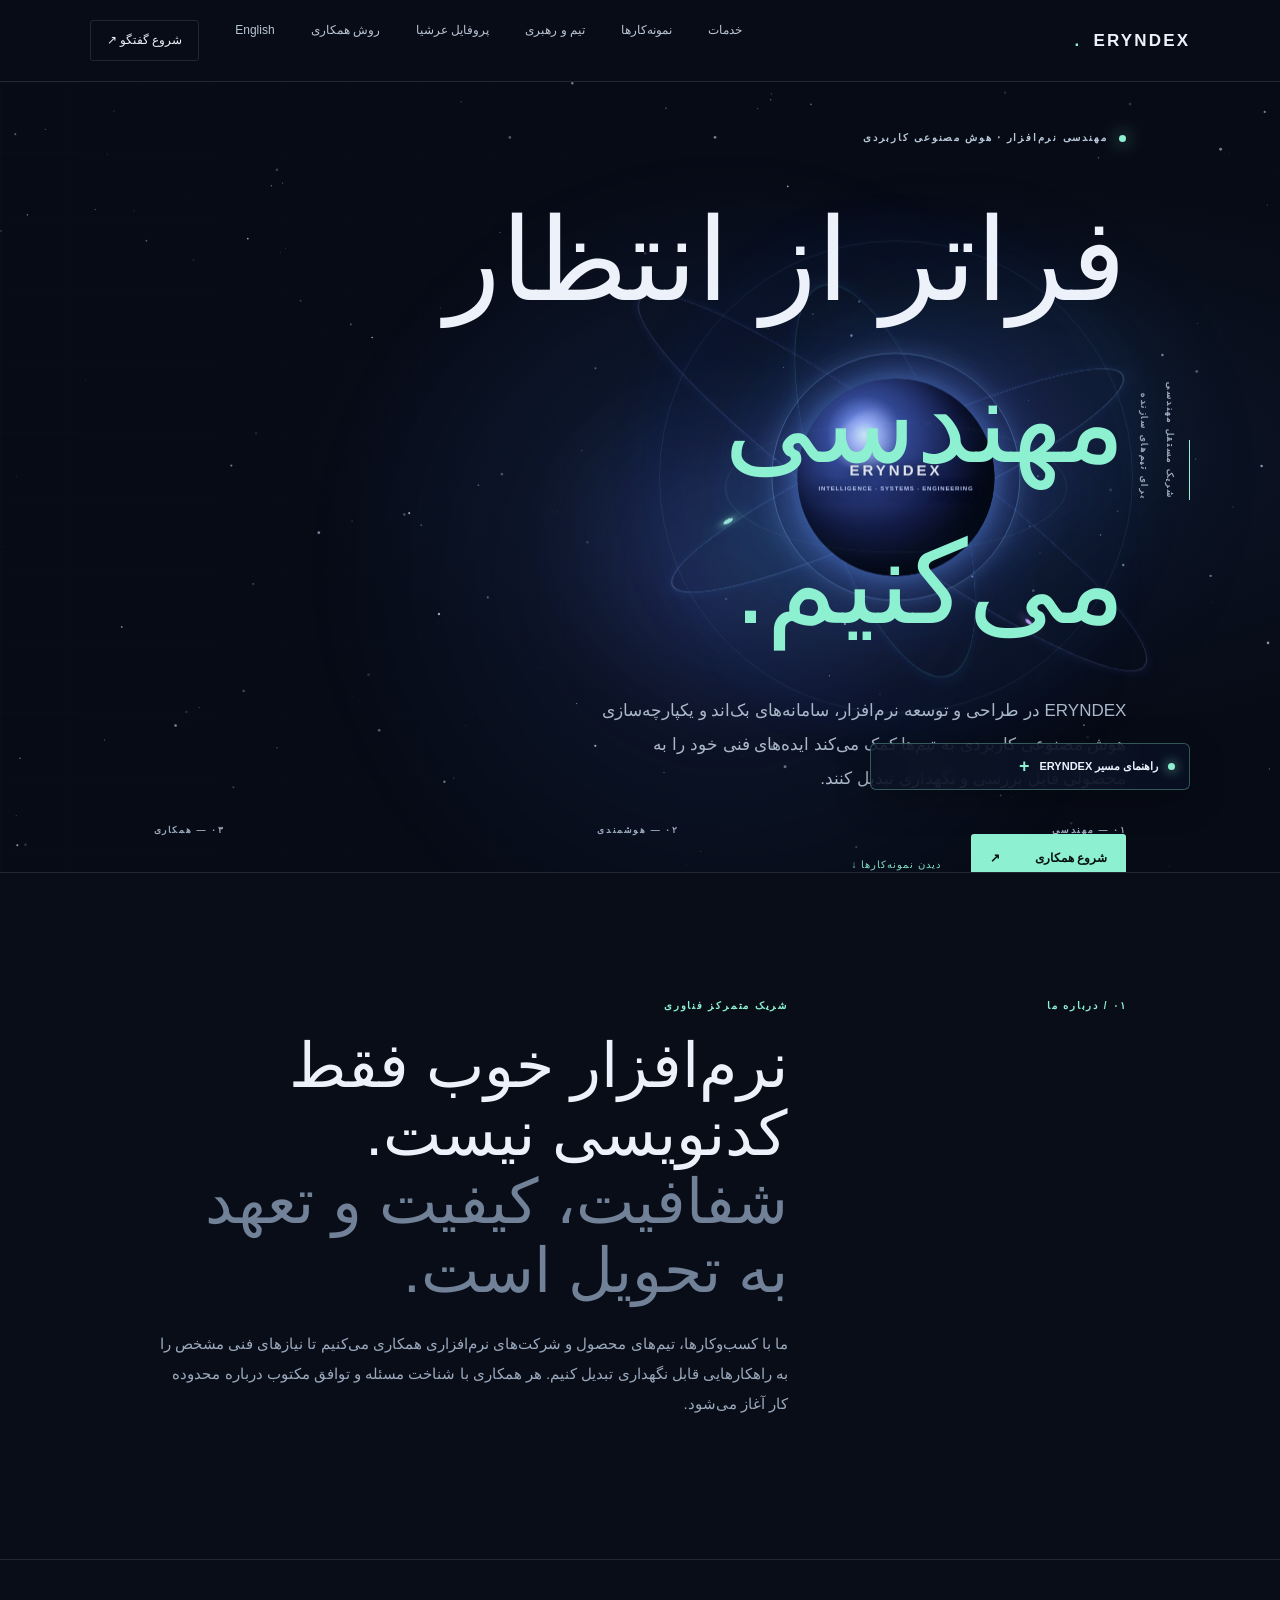
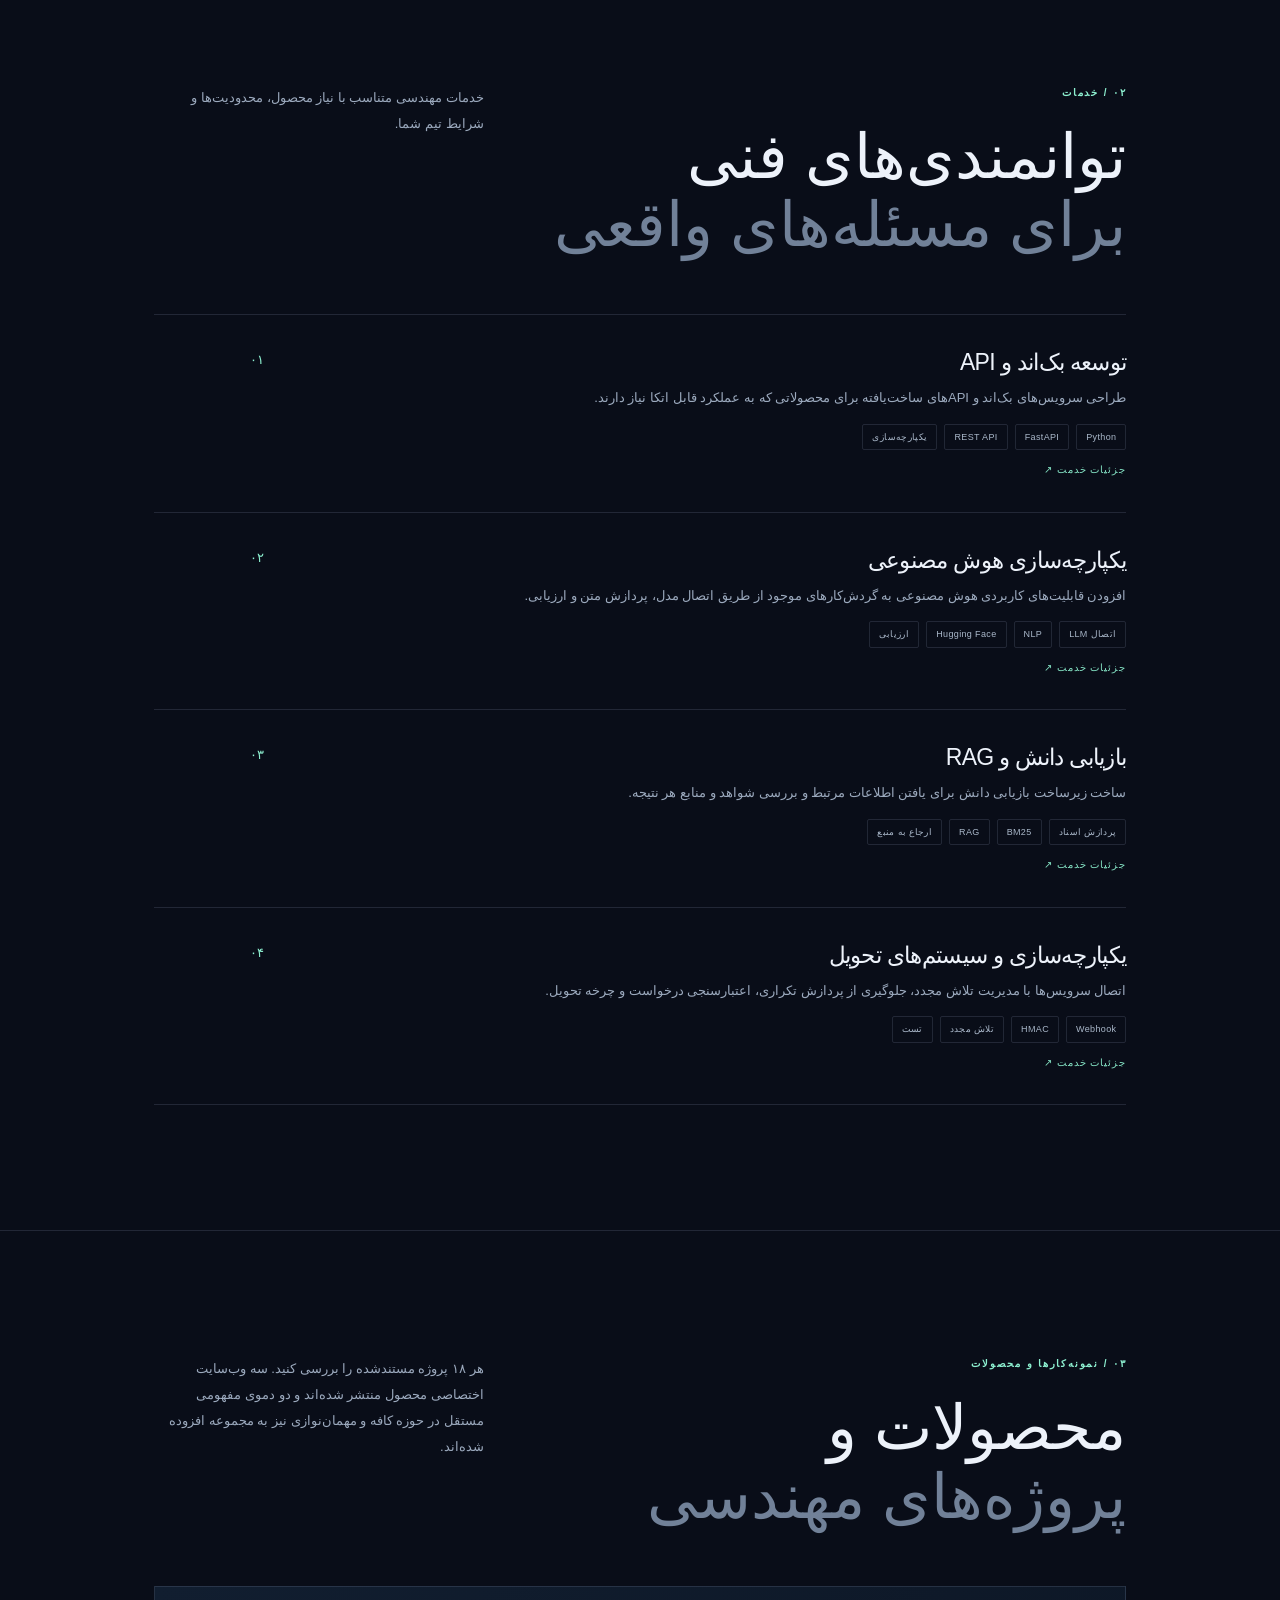
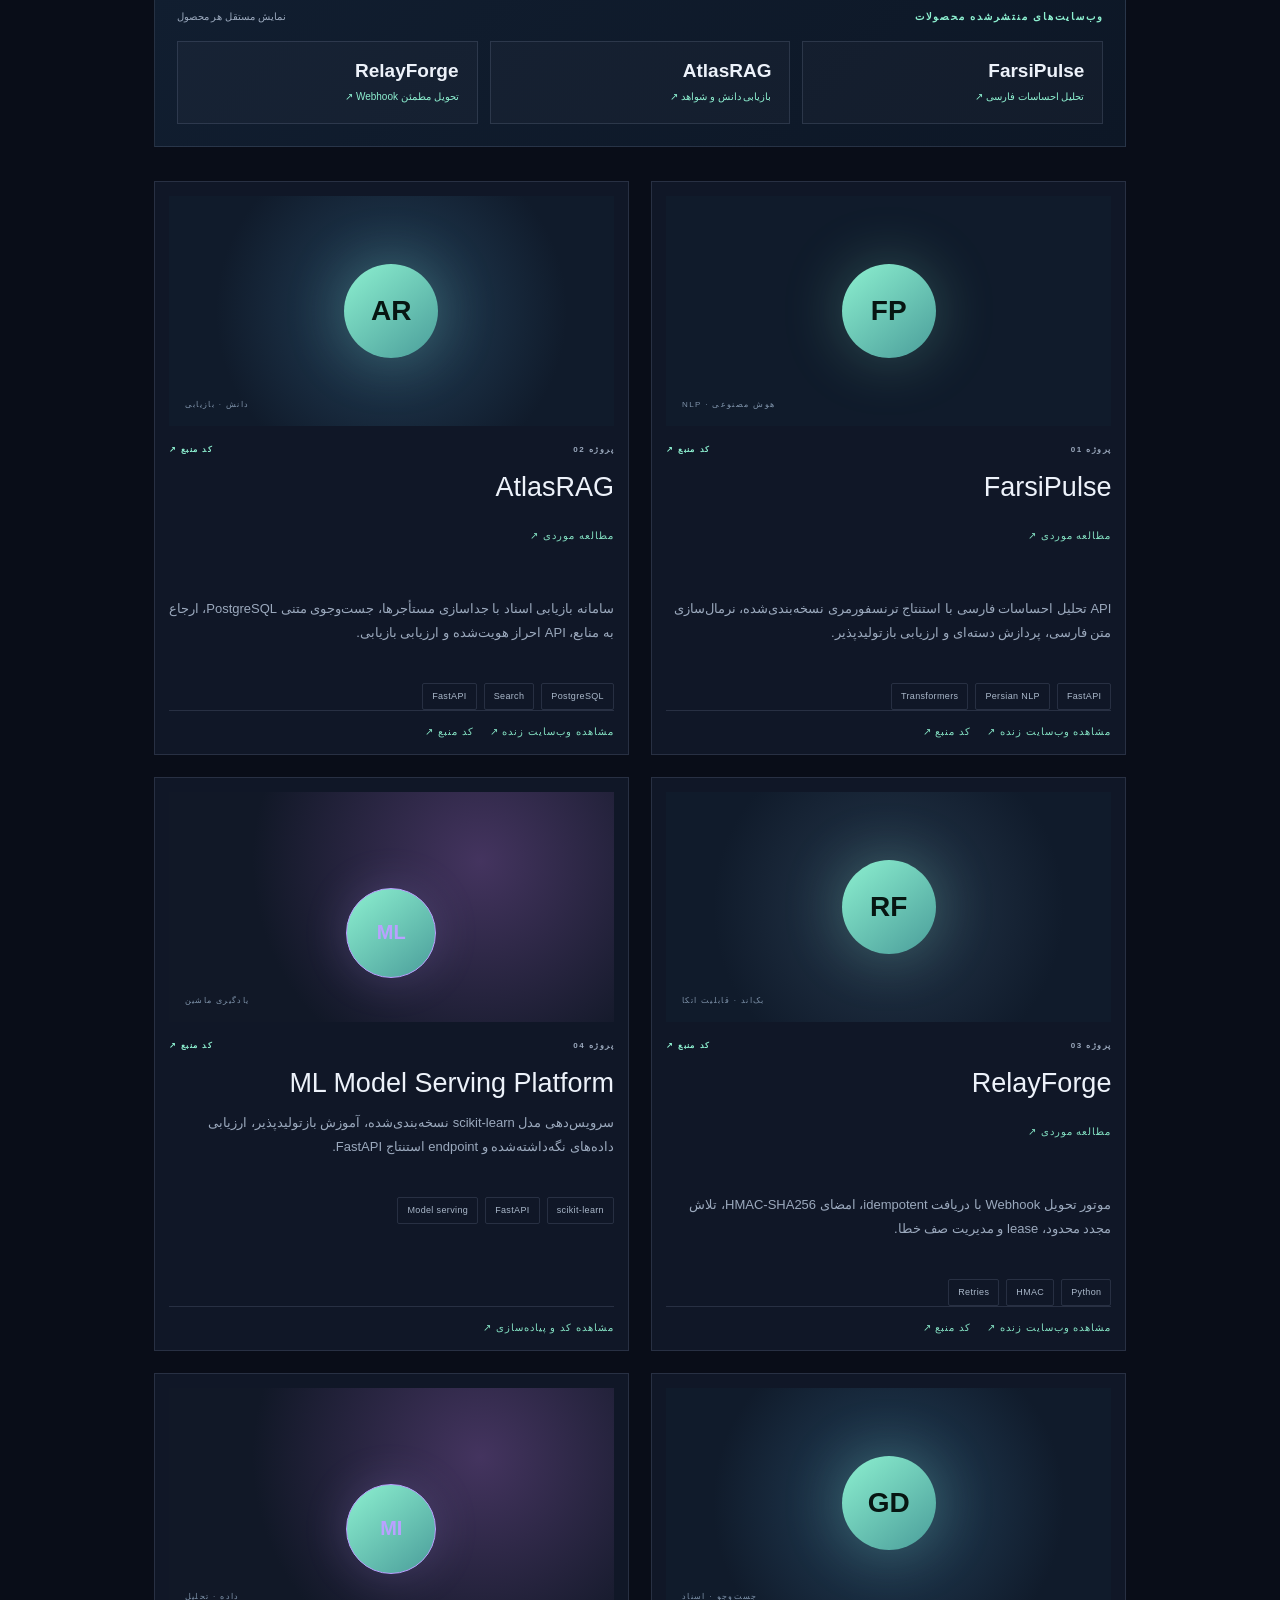
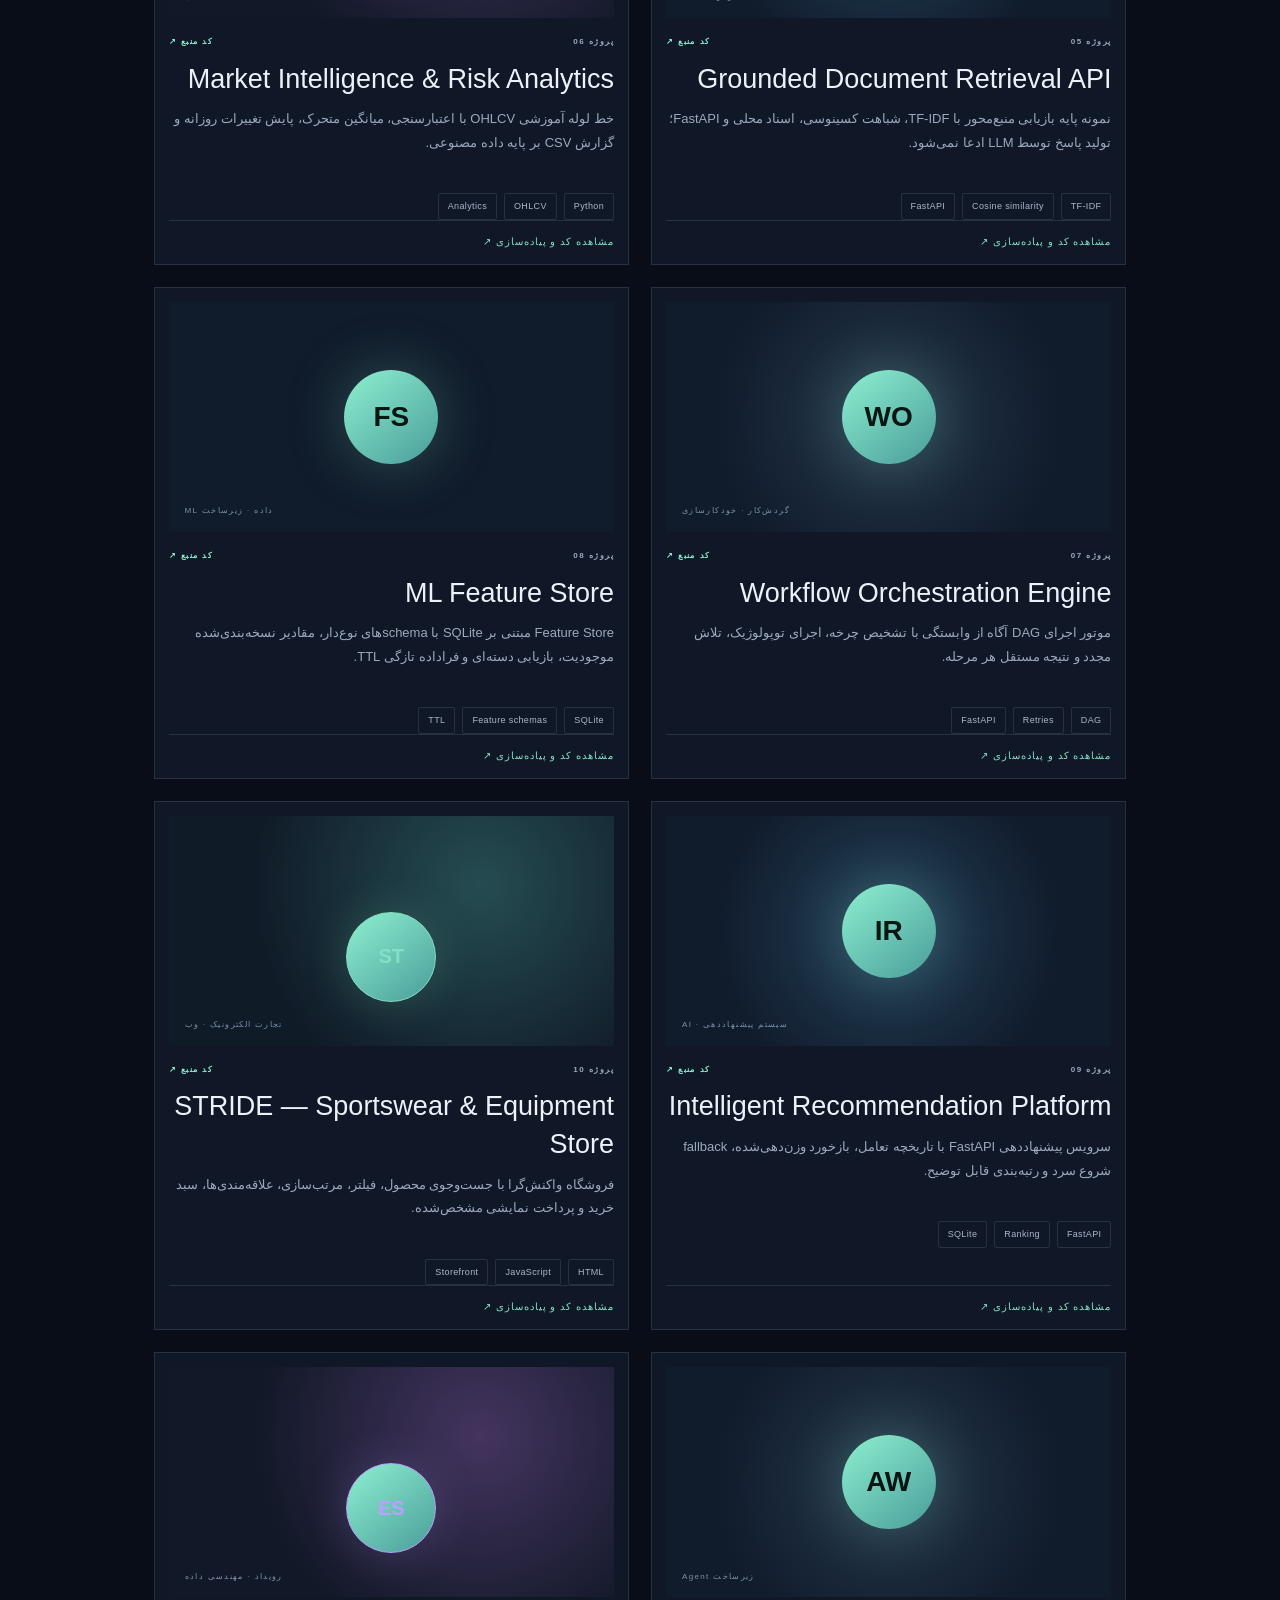
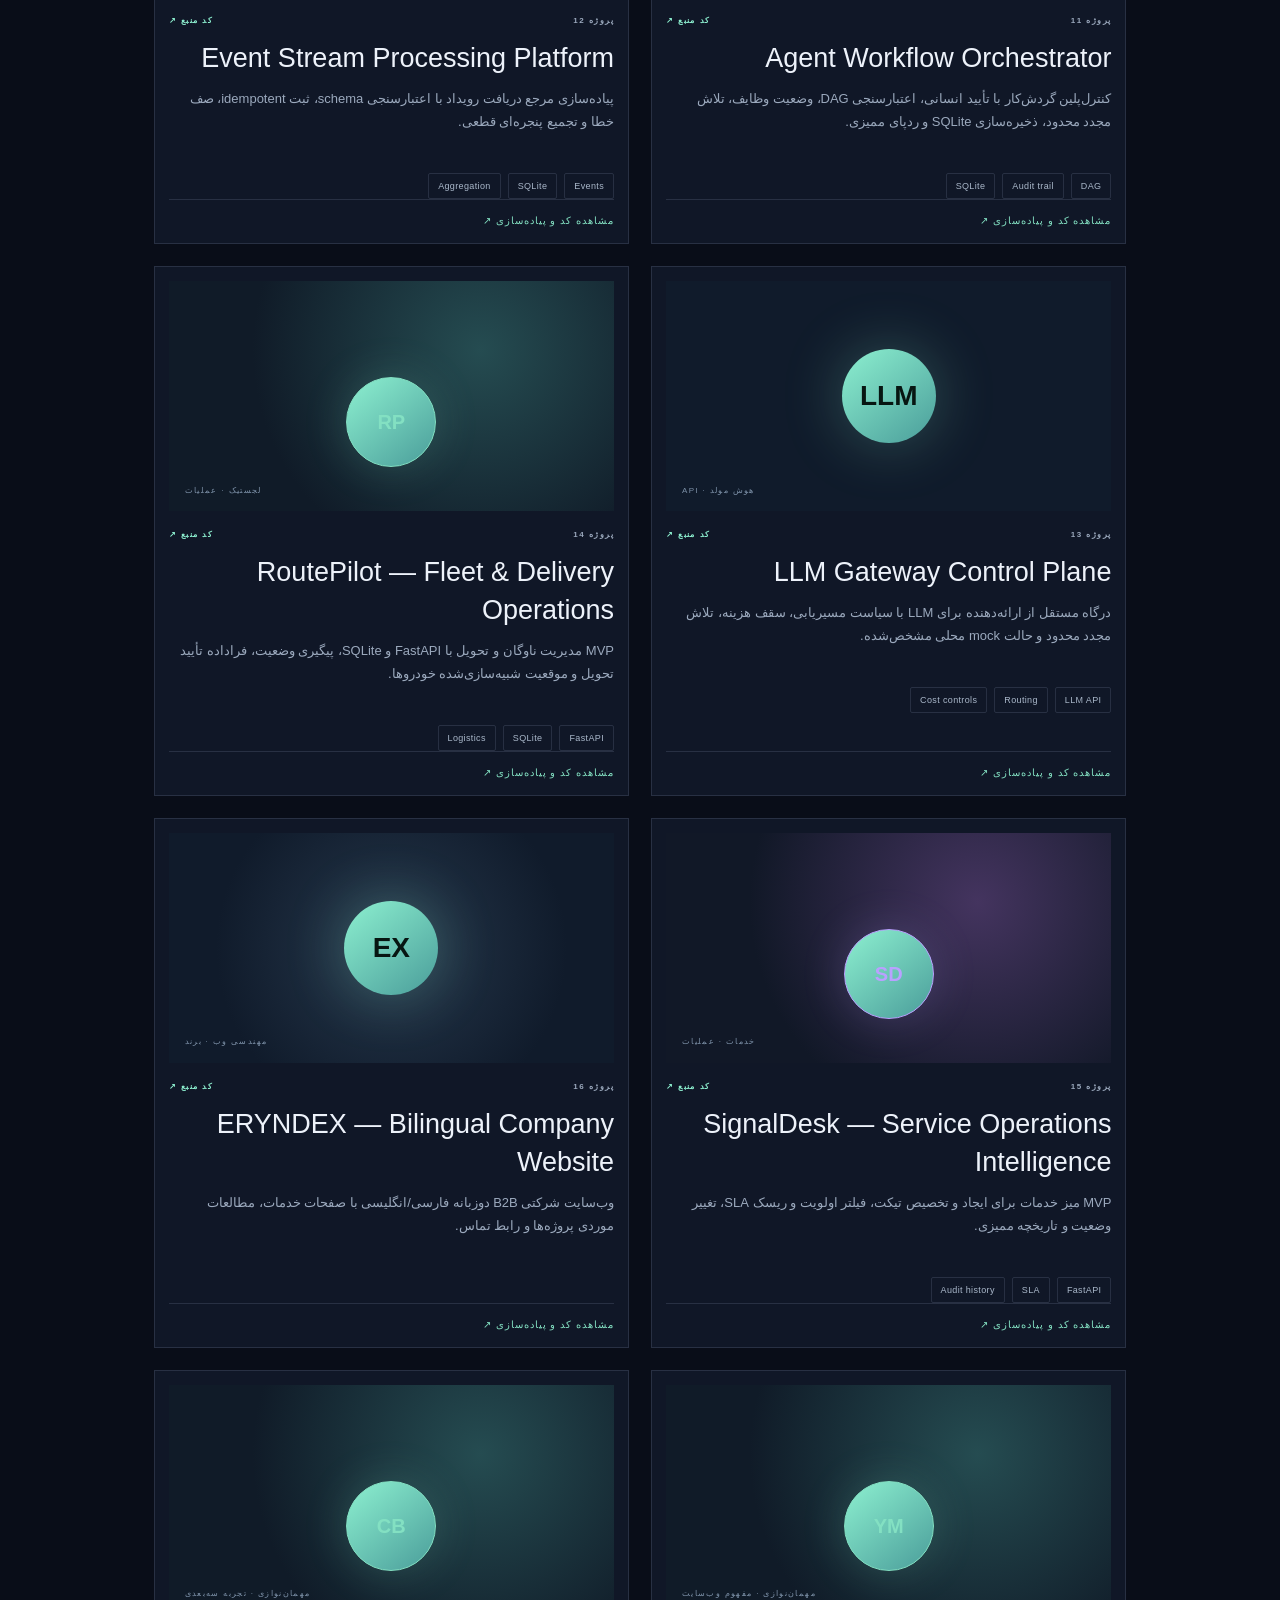
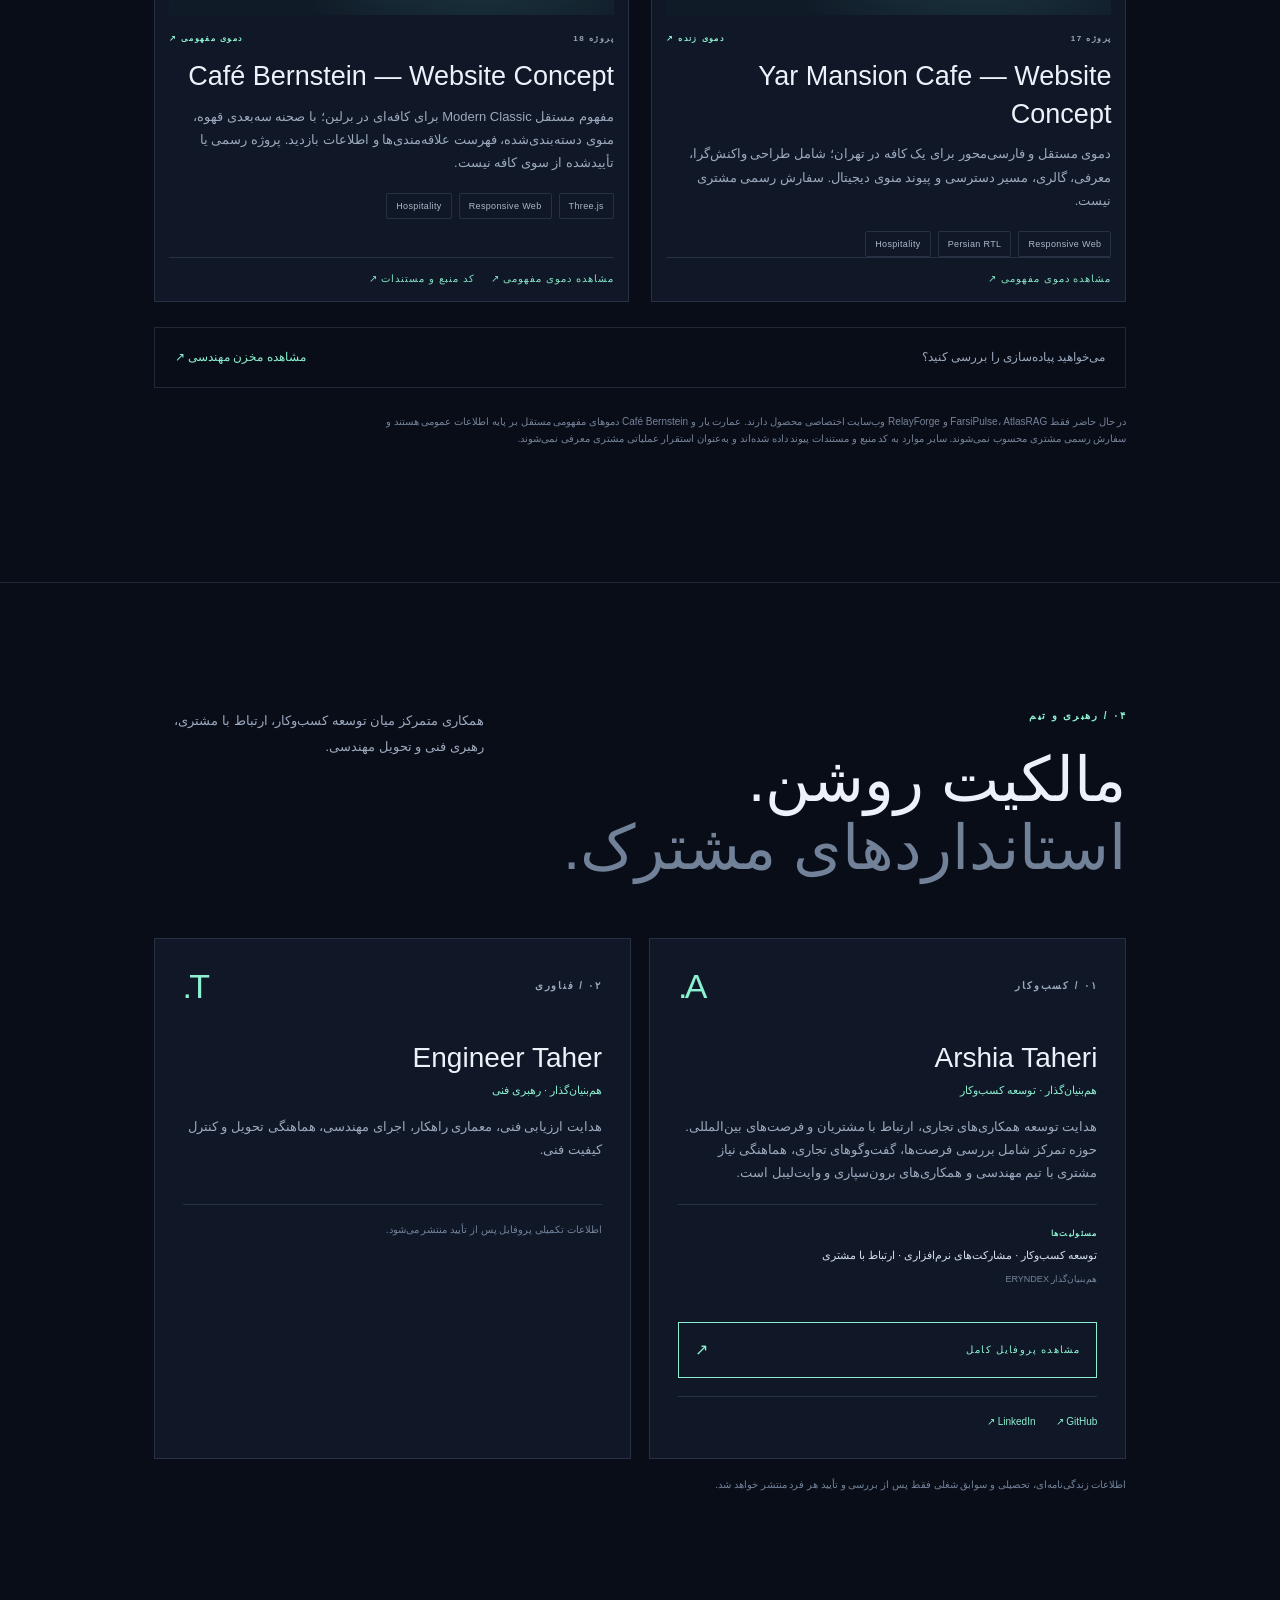
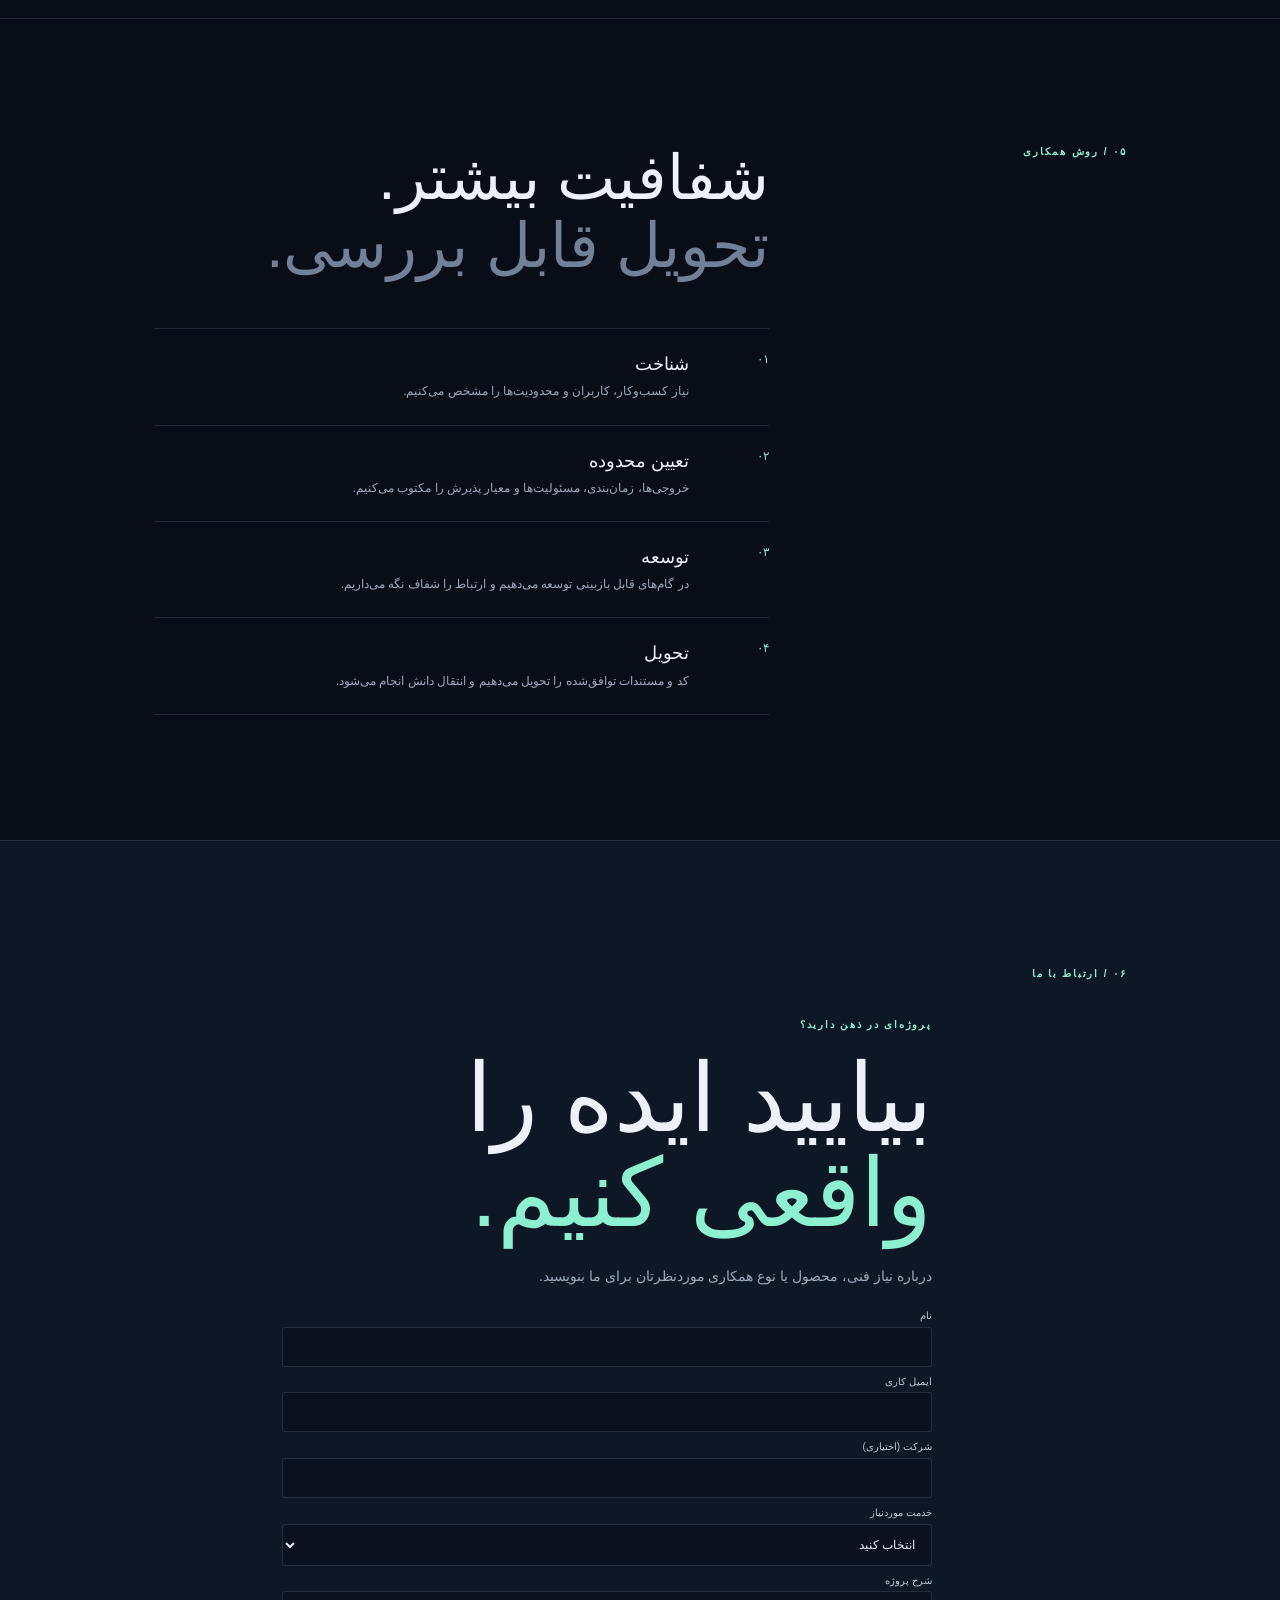
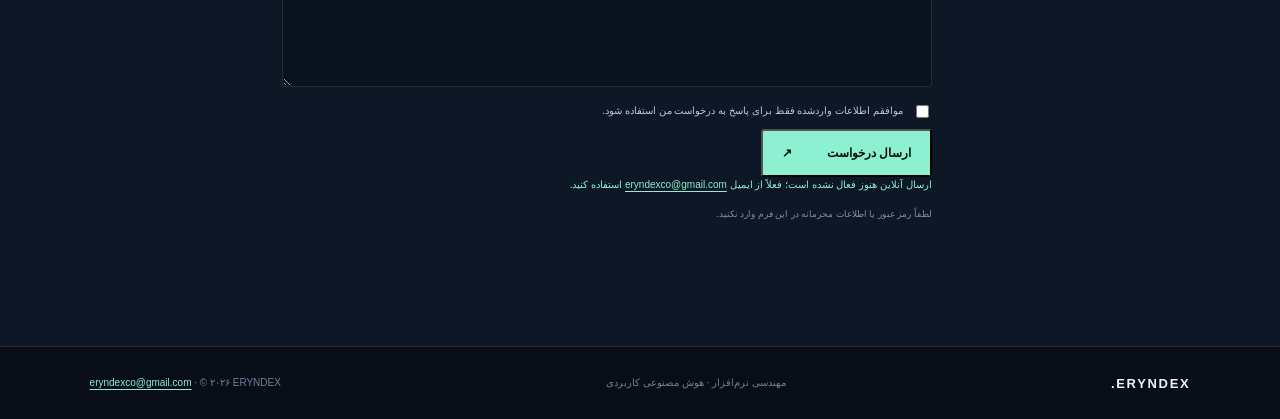
==== commit cef95f18: "Improve ERYNDEX domain consistency and AI search discoverability" ====
--- a/website/fa/index.html
+++ b/website/fa/index.html
@@ -1,4 +1,5 @@
-<!doctype html><html lang="fa" dir="rtl"><head><meta charset="utf-8"><meta name="referrer" content="strict-origin-when-cross-origin"><meta http-equiv="Content-Security-Policy" content="default-src 'self'; base-uri 'self'; object-src 'none'; frame-ancestors 'none'; form-action 'self' mailto:; img-src 'self' data: https:; font-src 'self' https://fonts.gstatic.com; style-src 'self' 'unsafe-inline' https://fonts.googleapis.com; script-src 'self'; upgrade-insecure-requests"><meta name="viewport" content="width=device-width,initial-scale=1"><meta name="description" content="ERYNDEX؛ شریک مهندسی نرم‌افزار، بک‌اند و هوش مصنوعی کاربردی."><meta property="og:title" content="ارین‌دکس | مهندسی نرم‌افزار و هوش مصنوعی"><meta property="og:description" content="توسعه بک‌اند، API و یکپارچه‌سازی هوش مصنوعی کاربردی برای تیم‌های محصول."><meta property="og:type" content="website"><meta name="theme-color" content="#090d18"><meta property="og:url" content="https://eryndex.pages.dev/fa/"><link rel="canonical" href="https://eryndex.pages.dev/fa/"><link rel="alternate" hreflang="en" href="https://eryndex.pages.dev/"><link rel="alternate" hreflang="fa" href="https://eryndex.pages.dev/fa/"><link rel="alternate" hreflang="x-default" href="https://eryndex.pages.dev/"><meta name="theme-color" content="#090d18"><meta name="referrer" content="strict-origin-when-cross-origin"><title>ارین‌دکس | مهندسی نرم‌افزار و هوش مصنوعی</title><link rel="stylesheet" href="../assets/style.css"><style>body{font-family:Tahoma,Arial,sans-serif}h1,h2,h3{letter-spacing:0;line-height:1.4}.hero{padding-right:12vw}.hero-bottom{left:12vw;right:12vw}.service{grid-template-columns:1fr 60px 30px}.service-no{grid-column:2;grid-row:1}.service-arrow{grid-column:3;grid-row:1}.service>div:nth-child(2){grid-column:1;grid-row:1}.section-head{align-items:start}.intro{grid-template-columns:1fr 2.2fr}.body-copy,.hero-lead,.section-head>p{line-height:2}.contact-content{margin:35px 20% 0 0}.contact-form{direction:rtl}.contact-form .consent{flex-direction:row}.contact-form input,.contact-form select,.contact-form textarea{text-align:right}@media(max-width:800px){.intro{grid-template-columns:1fr}.contact-content{margin-right:0}}@media(max-width:600px){.service{grid-template-columns:1fr 35px 15px}.hero-bottom{left:7vw;right:7vw}}</style></head><body><div class="progress" id="progress"></div><header class="header"><a class="logo" href="./">ERYNDEX<span class="logo-period">.</span></a><button class="menu-toggle" id="menuToggle" aria-label="باز و بسته کردن منو" aria-expanded="false"><span></span><span></span></button><nav id="nav"><a href="#services">خدمات</a><a href="#work">نمونه‌کارها</a><a href="#team">تیم و رهبری</a><a href="profile/">پروفایل عرشیا</a><a href="#approach">روش همکاری</a><a href="../">English</a><a class="nav-cta" href="#contact">شروع گفتگو ↗</a></nav></header><main id="home"><section class="hero"><div class="hero-grid"></div><div class="hero-glow"></div><canvas class="cosmos-canvas" id="cosmosCanvas" aria-hidden="true"></canvas><div class="nebula nebula-one" aria-hidden="true"></div><div class="nebula nebula-two" aria-hidden="true"></div><div class="galaxy-stage" aria-hidden="true"><div class="galaxy-orbit orbit-a"><i></i></div><div class="galaxy-orbit orbit-b"><i></i></div><div class="galaxy-orbit orbit-c"><i></i></div><div class="galaxy-core"><span>ERYNDEX</span><small>INTELLIGENCE · SYSTEMS · ENGINEERING</small></div></div><div class="hero-content"><div class="eyebrow"><span class="pulse"></span> مهندسی نرم‌افزار · هوش مصنوعی کاربردی</div><h1>فراتر از انتظار<br><em>مهندسی می‌کنیم.</em></h1><p class="hero-lead">ERYNDEX در طراحی و توسعه نرم‌افزار، سامانه‌های بک‌اند و یکپارچه‌سازی هوش مصنوعی کاربردی به تیم‌ها کمک می‌کند ایده‌های فنی خود را به محصولی قابل بررسی و نگهداری تبدیل کنند.</p><div class="hero-actions"><a class="btn btn-primary" href="#contact">شروع همکاری <span>↗</span></a><a class="text-link" href="#work">دیدن نمونه‌کارها ↓</a></div></div><div class="hero-aside"><span class="aside-line"></span><span>شریک مستقل مهندسی</span><span>برای تیم‌های سازنده</span></div><div class="hero-bottom"><span>۰۱ — مهندسی</span><span>۰۲ — هوشمندی</span><span>۰۳ — همکاری</span></div><aside class="orbit-guide" id="orbitGuide"><button class="guide-toggle" id="guideToggle" aria-expanded="false" aria-controls="guidePanel"><span class="guide-signal"></span><span>راهنمای مسیر ERYNDEX</span><b>+</b></button><div class="guide-panel" id="guidePanel" hidden><p class="guide-kicker">MISSION CONTROL</p><h3>دنبال چه چیزی هستید؟</h3><div class="guide-actions"><button data-guide="services">خدمات و توانمندی‌ها</button><button data-guide="work">نمونه‌کارهای فنی</button><button data-guide="contact">شروع همکاری</button></div><p class="guide-answer" id="guideAnswer" aria-live="polite">یک مسیر را انتخاب کنید تا راهنمایی‌تان کنم.</p></div></aside></section><section class="intro section-wrap"><div class="section-label">۰۱ / درباره ما</div><div class="intro-copy"><p class="overline">شریک متمرکز فناوری</p><h2>نرم‌افزار خوب فقط کدنویسی نیست.<br><span>شفافیت، کیفیت و تعهد به تحویل است.</span></h2><p class="body-copy">ما با کسب‌وکارها، تیم‌های محصول و شرکت‌های نرم‌افزاری همکاری می‌کنیم تا نیازهای فنی مشخص را به راهکارهایی قابل نگهداری تبدیل کنیم. هر همکاری با شناخت مسئله و توافق مکتوب درباره محدوده کار آغاز می‌شود.</p></div></section><section class="services section-wrap" id="services"><div class="section-head"><div><div class="section-label">۰۲ / خدمات</div><h2>توانمندی‌های فنی<br><span>برای مسئله‌های واقعی</span></h2></div><p>خدمات مهندسی متناسب با نیاز محصول، محدودیت‌ها و شرایط تیم شما.</p></div><div class="service-list"><article class="service"><div class="service-no">۰۱</div><div><h3>توسعه بک‌اند و API</h3><p>طراحی سرویس‌های بک‌اند و APIهای ساخت‌یافته برای محصولاتی که به عملکرد قابل اتکا نیاز دارند.</p><div class="tags"><span>Python</span><span>FastAPI</span><span>REST API</span><span>یکپارچه‌سازی</span></div><a class="text-link" href="../services/backend-api/">جزئیات خدمت ↗</a></div></article><article class="service"><div class="service-no">۰۲</div><div><h3>یکپارچه‌سازی هوش مصنوعی</h3><p>افزودن قابلیت‌های کاربردی هوش مصنوعی به گردش‌کارهای موجود از طریق اتصال مدل، پردازش متن و ارزیابی.</p><div class="tags"><span>اتصال LLM</span><span>NLP</span><span>Hugging Face</span><span>ارزیابی</span></div><a class="text-link" href="../services/applied-ai/">جزئیات خدمت ↗</a></div></article><article class="service"><div class="service-no">۰۳</div><div><h3>بازیابی دانش و RAG</h3><p>ساخت زیرساخت بازیابی دانش برای یافتن اطلاعات مرتبط و بررسی شواهد و منابع هر نتیجه.</p><div class="tags"><span>پردازش اسناد</span><span>BM25</span><span>RAG</span><span>ارجاع به منبع</span></div><a class="text-link" href="../services/rag-knowledge/">جزئیات خدمت ↗</a></div></article><article class="service"><div class="service-no">۰۴</div><div><h3>یکپارچه‌سازی و سیستم‌های تحویل</h3><p>اتصال سرویس‌ها با مدیریت تلاش مجدد، جلوگیری از پردازش تکراری، اعتبارسنجی درخواست و چرخه تحویل.</p><div class="tags"><span>Webhook</span><span>HMAC</span><span>تلاش مجدد</span><span>تست</span></div><a class="text-link" href="../services/integration-delivery/">جزئیات خدمت ↗</a></div></article></div></section><section class="work section-wrap" id="work"><div class="section-head"><div><div class="section-label">۰۳ / نمونه‌کارها و محصولات</div><h2>محصولات و<br><span>پروژه‌های مهندسی</span></h2></div><p>هر ۱۸ پروژه مستندشده را بررسی کنید. سه وب‌سایت اختصاصی محصول منتشر شده‌اند و دو دموی مفهومی مستقل در حوزه کافه و مهمان‌نوازی نیز به مجموعه افزوده شده‌اند.</p></div>
+<!doctype html><html lang="fa" dir="rtl"><head><meta charset="utf-8"><meta name="referrer" content="strict-origin-when-cross-origin"><meta http-equiv="Content-Security-Policy" content="default-src 'self'; base-uri 'self'; object-src 'none'; frame-ancestors 'none'; form-action 'self' mailto:; img-src 'self' data: https:; font-src 'self' https://fonts.gstatic.com; style-src 'self' 'unsafe-inline' https://fonts.googleapis.com; script-src 'self'; upgrade-insecure-requests"><meta name="viewport" content="width=device-width,initial-scale=1"><meta name="description" content="ERYNDEX؛ شریک مهندسی نرم‌افزار، بک‌اند و هوش مصنوعی کاربردی."><meta property="og:title" content="ایریندکس | مهندسی نرم‌افزار و هوش مصنوعی"><meta property="og:description" content="توسعه بک‌اند، API و یکپارچه‌سازی هوش مصنوعی کاربردی برای تیم‌های محصول."><meta property="og:type" content="website"><meta name="theme-color" content="#090d18"><meta property="og:url" content="https://eryndex.net/fa/"><link rel="canonical" href="https://eryndex.net/fa/"><link rel="alternate" hreflang="en" href="https://eryndex.net/"><link rel="alternate" hreflang="fa" href="https://eryndex.net/fa/"><link rel="alternate" hreflang="x-default" href="https://eryndex.net/"><meta name="theme-color" content="#090d18"><meta name="referrer" content="strict-origin-when-cross-origin"><title>ایریندکس | مهندسی نرم‌افزار و هوش مصنوعی</title><link rel="stylesheet" href="../assets/style.css"><style>body{font-family:Tahoma,Arial,sans-serif}h1,h2,h3{letter-spacing:0;line-height:1.4}.hero{padding-right:12vw}.hero-bottom{left:12vw;right:12vw}.service{grid-template-columns:1fr 60px 30px}.service-no{grid-column:2;grid-row:1}.service-arrow{grid-column:3;grid-row:1}.service>div:nth-child(2){grid-column:1;grid-row:1}.section-head{align-items:start}.intro{grid-template-columns:1fr 2.2fr}.body-copy,.hero-lead,.section-head>p{line-height:2}.contact-content{margin:35px 20% 0 0}.contact-form{direction:rtl}.contact-form .consent{flex-direction:row}.contact-form input,.contact-form select,.contact-form textarea{text-align:right}@media(max-width:800px){.intro{grid-template-columns:1fr}.contact-content{margin-right:0}}@media(max-width:600px){.service{grid-template-columns:1fr 35px 15px}.hero-bottom{left:7vw;right:7vw}}</style><script type="application/ld+json">{"@context":"https://schema.org","@graph":[{"@type":"Organization","@id":"https://eryndex.net/#organization","name":"ERYNDEX","alternateName":"ایریندکس","url":"https://eryndex.net/","description":"تیم توسعه نرم‌افزار با تمرکز بر بک‌اند، طراحی API، یکپارچه‌سازی هوش مصنوعی کاربردی و سیستم‌های بازیابی دانش.","email":"eryndexco@gmail.com","sameAs":["https://github.com/arshiataheri851-ops/eryndex"]},{"@type":"WebSite","@id":"https://eryndex.net/#website","url":"https://eryndex.net/fa/","name":"ایریندکس | ERYNDEX","publisher":{"@id":"https://eryndex.net/#organization"},"inLanguage":"fa"}]}</script>
+</head><body><div class="progress" id="progress"></div><header class="header"><a class="logo" href="./">ERYNDEX<span class="logo-period">.</span></a><button class="menu-toggle" id="menuToggle" aria-label="باز و بسته کردن منو" aria-expanded="false"><span></span><span></span></button><nav id="nav"><a href="#services">خدمات</a><a href="#work">نمونه‌کارها</a><a href="#team">تیم و رهبری</a><a href="profile/">پروفایل عرشیا</a><a href="#approach">روش همکاری</a><a href="../">English</a><a class="nav-cta" href="#contact">شروع گفتگو ↗</a></nav></header><main id="home"><section class="hero"><div class="hero-grid"></div><div class="hero-glow"></div><canvas class="cosmos-canvas" id="cosmosCanvas" aria-hidden="true"></canvas><div class="nebula nebula-one" aria-hidden="true"></div><div class="nebula nebula-two" aria-hidden="true"></div><div class="galaxy-stage" aria-hidden="true"><div class="galaxy-orbit orbit-a"><i></i></div><div class="galaxy-orbit orbit-b"><i></i></div><div class="galaxy-orbit orbit-c"><i></i></div><div class="galaxy-core"><span>ERYNDEX</span><small>INTELLIGENCE · SYSTEMS · ENGINEERING</small></div></div><div class="hero-content"><div class="eyebrow"><span class="pulse"></span> مهندسی نرم‌افزار · هوش مصنوعی کاربردی</div><h1>فراتر از انتظار<br><em>مهندسی می‌کنیم.</em></h1><p class="hero-lead">ERYNDEX در طراحی و توسعه نرم‌افزار، سامانه‌های بک‌اند و یکپارچه‌سازی هوش مصنوعی کاربردی به تیم‌ها کمک می‌کند ایده‌های فنی خود را به محصولی قابل بررسی و نگهداری تبدیل کنند.</p><div class="hero-actions"><a class="btn btn-primary" href="#contact">شروع همکاری <span>↗</span></a><a class="text-link" href="#work">دیدن نمونه‌کارها ↓</a></div></div><div class="hero-aside"><span class="aside-line"></span><span>شریک مستقل مهندسی</span><span>برای تیم‌های سازنده</span></div><div class="hero-bottom"><span>۰۱ — مهندسی</span><span>۰۲ — هوشمندی</span><span>۰۳ — همکاری</span></div><aside class="orbit-guide" id="orbitGuide"><button class="guide-toggle" id="guideToggle" aria-expanded="false" aria-controls="guidePanel"><span class="guide-signal"></span><span>راهنمای مسیر ERYNDEX</span><b>+</b></button><div class="guide-panel" id="guidePanel" hidden><p class="guide-kicker">MISSION CONTROL</p><h3>دنبال چه چیزی هستید؟</h3><div class="guide-actions"><button data-guide="services">خدمات و توانمندی‌ها</button><button data-guide="work">نمونه‌کارهای فنی</button><button data-guide="contact">شروع همکاری</button></div><p class="guide-answer" id="guideAnswer" aria-live="polite">یک مسیر را انتخاب کنید تا راهنمایی‌تان کنم.</p></div></aside></section><section class="intro section-wrap"><div class="section-label">۰۱ / درباره ما</div><div class="intro-copy"><p class="overline">شریک متمرکز فناوری</p><h2>نرم‌افزار خوب فقط کدنویسی نیست.<br><span>شفافیت، کیفیت و تعهد به تحویل است.</span></h2><p class="body-copy">ما با کسب‌وکارها، تیم‌های محصول و شرکت‌های نرم‌افزاری همکاری می‌کنیم تا نیازهای فنی مشخص را به راهکارهایی قابل نگهداری تبدیل کنیم. هر همکاری با شناخت مسئله و توافق مکتوب درباره محدوده کار آغاز می‌شود.</p></div></section><section class="services section-wrap" id="services"><div class="section-head"><div><div class="section-label">۰۲ / خدمات</div><h2>توانمندی‌های فنی<br><span>برای مسئله‌های واقعی</span></h2></div><p>خدمات مهندسی متناسب با نیاز محصول، محدودیت‌ها و شرایط تیم شما.</p></div><div class="service-list"><article class="service"><div class="service-no">۰۱</div><div><h3>توسعه بک‌اند و API</h3><p>طراحی سرویس‌های بک‌اند و APIهای ساخت‌یافته برای محصولاتی که به عملکرد قابل اتکا نیاز دارند.</p><div class="tags"><span>Python</span><span>FastAPI</span><span>REST API</span><span>یکپارچه‌سازی</span></div><a class="text-link" href="../services/backend-api/">جزئیات خدمت ↗</a></div></article><article class="service"><div class="service-no">۰۲</div><div><h3>یکپارچه‌سازی هوش مصنوعی</h3><p>افزودن قابلیت‌های کاربردی هوش مصنوعی به گردش‌کارهای موجود از طریق اتصال مدل، پردازش متن و ارزیابی.</p><div class="tags"><span>اتصال LLM</span><span>NLP</span><span>Hugging Face</span><span>ارزیابی</span></div><a class="text-link" href="../services/applied-ai/">جزئیات خدمت ↗</a></div></article><article class="service"><div class="service-no">۰۳</div><div><h3>بازیابی دانش و RAG</h3><p>ساخت زیرساخت بازیابی دانش برای یافتن اطلاعات مرتبط و بررسی شواهد و منابع هر نتیجه.</p><div class="tags"><span>پردازش اسناد</span><span>BM25</span><span>RAG</span><span>ارجاع به منبع</span></div><a class="text-link" href="../services/rag-knowledge/">جزئیات خدمت ↗</a></div></article><article class="service"><div class="service-no">۰۴</div><div><h3>یکپارچه‌سازی و سیستم‌های تحویل</h3><p>اتصال سرویس‌ها با مدیریت تلاش مجدد، جلوگیری از پردازش تکراری، اعتبارسنجی درخواست و چرخه تحویل.</p><div class="tags"><span>Webhook</span><span>HMAC</span><span>تلاش مجدد</span><span>تست</span></div><a class="text-link" href="../services/integration-delivery/">جزئیات خدمت ↗</a></div></article></div></section><section class="work section-wrap" id="work"><div class="section-head"><div><div class="section-label">۰۳ / نمونه‌کارها و محصولات</div><h2>محصولات و<br><span>پروژه‌های مهندسی</span></h2></div><p>هر ۱۸ پروژه مستندشده را بررسی کنید. سه وب‌سایت اختصاصی محصول منتشر شده‌اند و دو دموی مفهومی مستقل در حوزه کافه و مهمان‌نوازی نیز به مجموعه افزوده شده‌اند.</p></div>
 <div class="live-products"><div class="live-products-head"><span class="section-label">وب‌سایت‌های منتشرشده محصولات</span><span>نمایش مستقل هر محصول</span></div><div class="live-product-links"><a href="https://farsipulse.onrender.com" target="_blank" rel="noopener noreferrer"><b>FarsiPulse</b><span>تحلیل احساسات فارسی ↗</span></a><a href="https://atlasrag-6eab.onrender.com" target="_blank" rel="noopener noreferrer"><b>AtlasRAG</b><span>بازیابی دانش و شواهد ↗</span></a><a href="https://relayforge-rcpo.onrender.com" target="_blank" rel="noopener noreferrer"><b>RelayForge</b><span>تحویل مطمئن Webhook ↗</span></a></div></div>
 <div class="work-grid"><article class="work-card"><div class="work-art art-pulse"><div class="pulse-core">FP</div><span class="art-caption">هوش مصنوعی · NLP</span></div><div class="work-meta"><span>پروژه 01</span><a href="https://github.com/arshiataheri851-ops/arshiataheri851-ops/tree/main/projects/persian-sentiment-api" target="_blank" rel="noopener noreferrer">کد منبع ↗</a></div><h3>FarsiPulse</h3><p><a class="text-link" href="../work/farsipulse/">مطالعه موردی ↗</a></p><p>API تحلیل احساسات فارسی با استنتاج ترنسفورمری نسخه‌بندی‌شده، نرمال‌سازی متن فارسی، پردازش دسته‌ای و ارزیابی بازتولیدپذیر.</p><div class="tags"><span>FastAPI</span><span>Persian NLP</span><span>Transformers</span></div><div class="work-actions"><a class="text-link" href="https://farsipulse.onrender.com" target="_blank" rel="noopener noreferrer">مشاهده وب‌سایت زنده ↗</a><a class="text-link" href="https://github.com/arshiataheri851-ops/arshiataheri851-ops/tree/main/projects/persian-sentiment-api" target="_blank" rel="noopener noreferrer">کد منبع ↗</a></div></article>
 <article class="work-card"><div class="work-art art-rag"><div class="pulse-core">AR</div><span class="art-caption">دانش · بازیابی</span></div><div class="work-meta"><span>پروژه 02</span><a href="https://github.com/arshiataheri851-ops/arshiataheri851-ops/tree/main/projects/production-rag-service" target="_blank" rel="noopener noreferrer">کد منبع ↗</a></div><h3>AtlasRAG</h3><p><a class="text-link" href="../work/atlasrag/">مطالعه موردی ↗</a></p><p>سامانه بازیابی اسناد با جداسازی مستأجرها، جست‌وجوی متنی PostgreSQL، ارجاع به منابع، API احراز هویت‌شده و ارزیابی بازیابی.</p><div class="tags"><span>PostgreSQL</span><span>Search</span><span>FastAPI</span></div><div class="work-actions"><a class="text-link" href="https://atlasrag-6eab.onrender.com" target="_blank" rel="noopener noreferrer">مشاهده وب‌سایت زنده ↗</a><a class="text-link" href="https://github.com/arshiataheri851-ops/arshiataheri851-ops/tree/main/projects/production-rag-service" target="_blank" rel="noopener noreferrer">کد منبع ↗</a></div></article>
